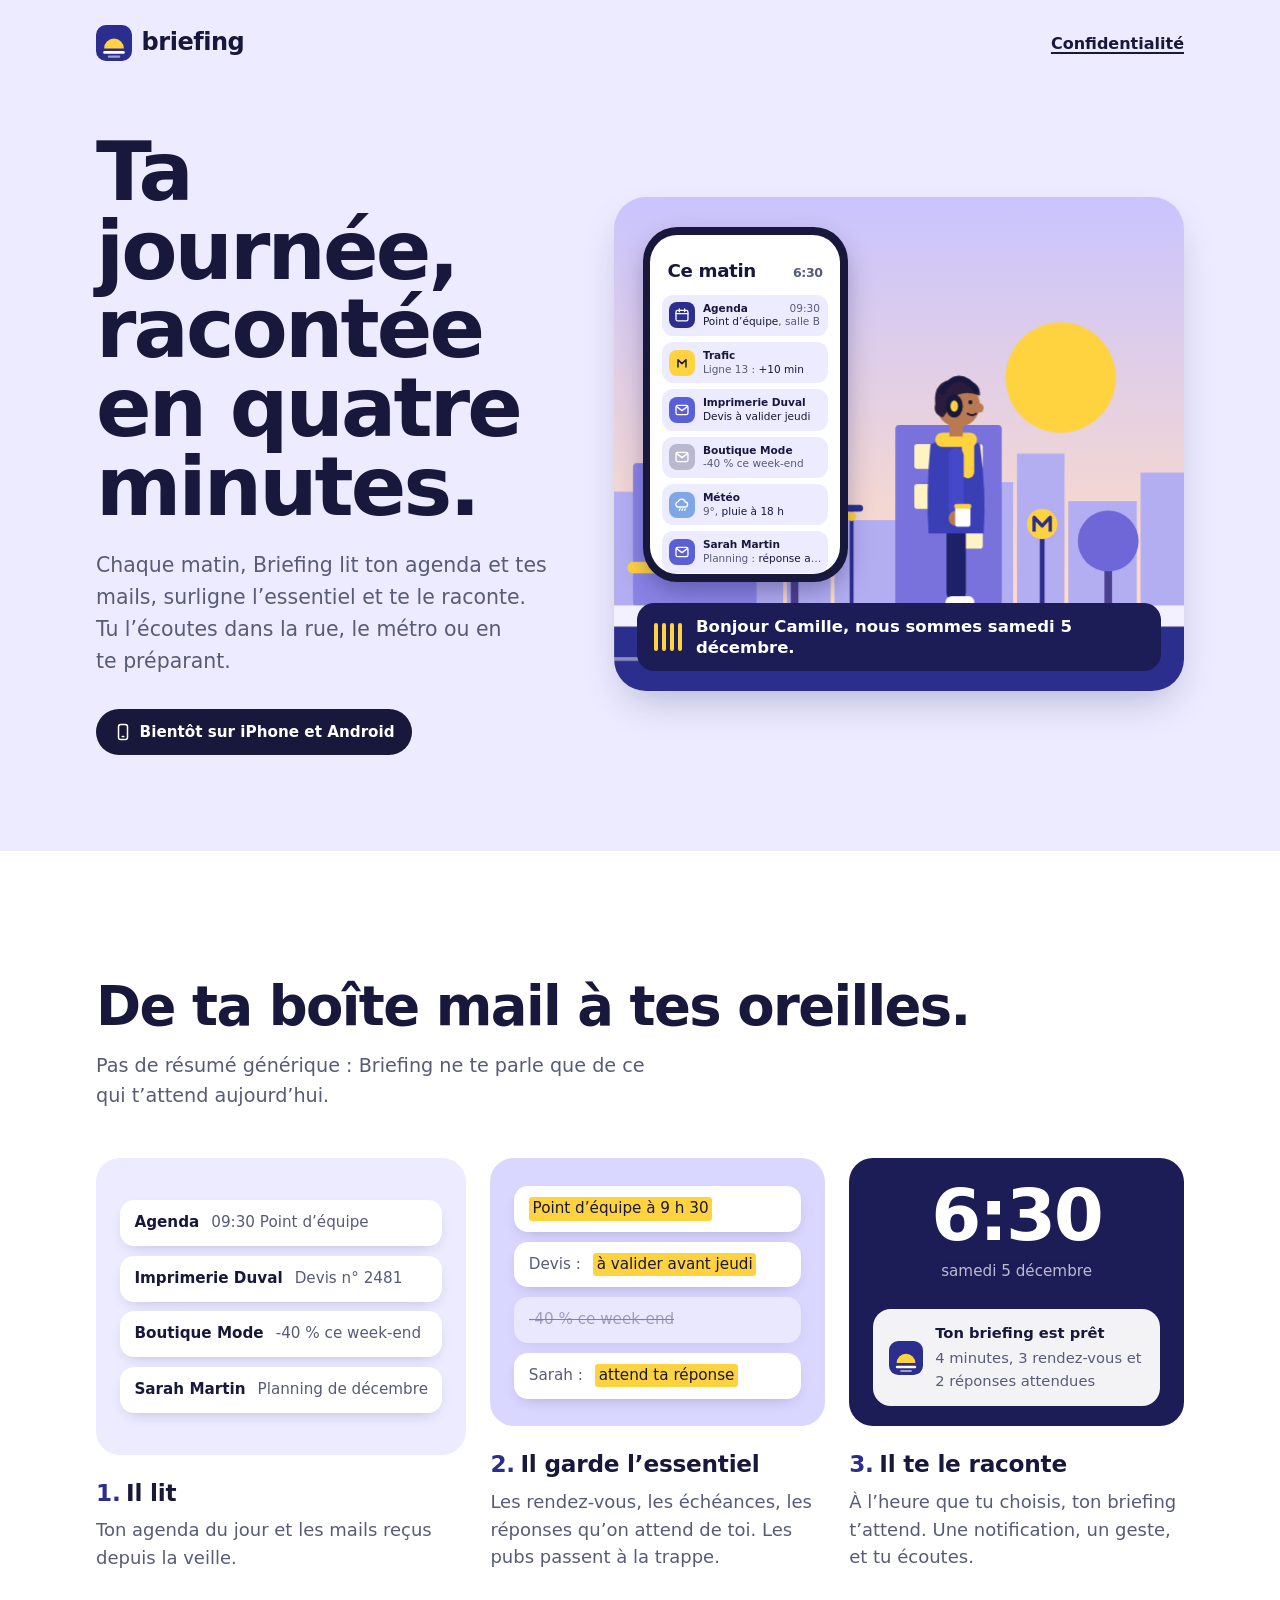
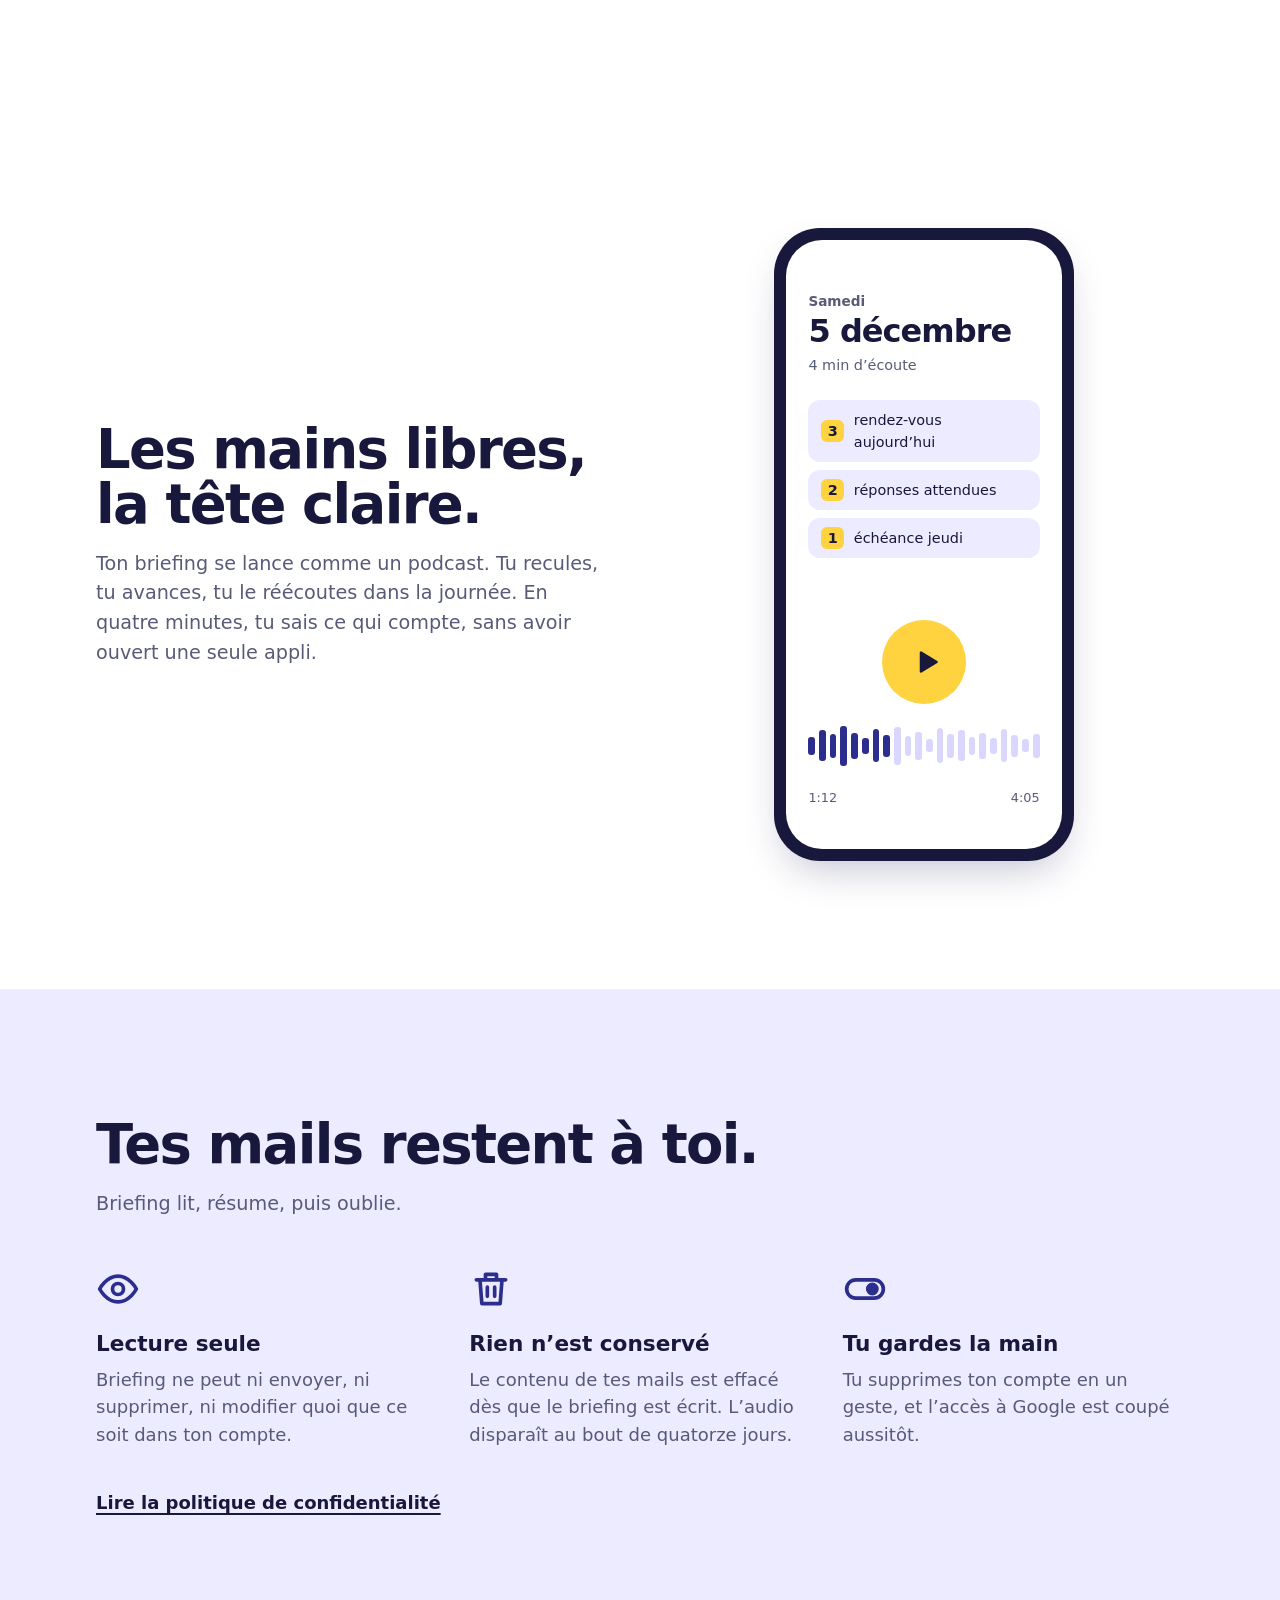
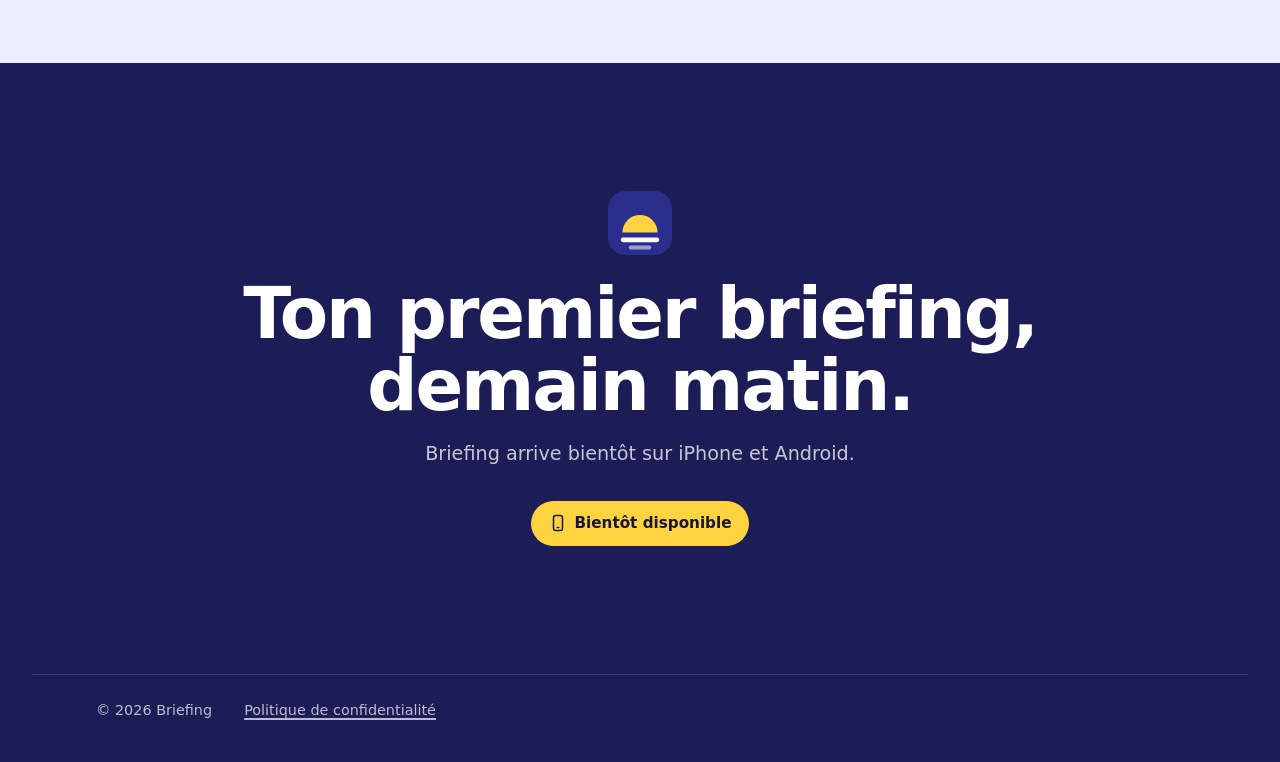
==== index.html @ 4841006c "Scène : récolte depuis le téléphone (agenda, trafic, mails, météo) Co-Authored-By: Claude Opus 5.5 <" ====
<!doctype html>
<html lang="fr">
<head>
  <meta charset="utf-8">
  <meta name="viewport" content="width=device-width, initial-scale=1">
  <title>Briefing : ta journée, racontée en quatre minutes</title>
  <meta name="description" content="Chaque matin, Briefing lit ton agenda et tes mails, surligne l’essentiel et te le raconte en quatre minutes.">
  <meta name="theme-color" content="#ecebff">
  <link rel="icon" href="favicon.svg" type="image/svg+xml">
  <link rel="preload" href="fonts/bricolage-grotesque.woff2" as="font" type="font/woff2" crossorigin>
  <link rel="stylesheet" href="style.css">
</head>
<body>
  <svg width="0" height="0" style="position:absolute" aria-hidden="true">
    <symbol id="marque" viewBox="0 0 40 40">
      <rect width="40" height="40" rx="11" fill="#2b2e8c"/>
      <path d="M9 26a11 11 0 0 1 22 0z" fill="#ffd23f"/>
      <rect x="8" y="29" width="24" height="3" rx="1.5" fill="#fff"/>
      <rect x="13" y="34" width="14" height="2.5" rx="1.25" fill="#fff" opacity=".55"/>
    </symbol>
    <symbol id="i-mail" viewBox="0 0 24 24" fill="none" stroke="currentColor" stroke-width="2" stroke-linecap="round" stroke-linejoin="round"><rect x="3" y="5" width="18" height="14" rx="2.5"/><path d="m4 7 8 6 8-6"/></symbol>
    <symbol id="i-cal" viewBox="0 0 24 24" fill="none" stroke="currentColor" stroke-width="2" stroke-linecap="round" stroke-linejoin="round"><rect x="3" y="5" width="18" height="16" rx="2.5"/><path d="M3 10h18M8 3v4M16 3v4"/></symbol>
    <symbol id="i-tel" viewBox="0 0 24 24" fill="none" stroke="currentColor" stroke-width="2" stroke-linecap="round"><rect x="6" y="2" width="12" height="20" rx="3"/><path d="M11 18h2"/></symbol>
    <symbol id="i-oeil" viewBox="0 0 24 24" fill="none" stroke="currentColor" stroke-width="2" stroke-linecap="round" stroke-linejoin="round"><path d="M2 12s3.6-7 10-7 10 7 10 7-3.6 7-10 7S2 12 2 12z"/><circle cx="12" cy="12" r="3"/></symbol>
    <symbol id="i-gomme" viewBox="0 0 24 24" fill="none" stroke="currentColor" stroke-width="2" stroke-linecap="round" stroke-linejoin="round"><path d="M4 7h16M9 7V4h6v3M6 7l1 13h10l1-13M10 11v5M14 11v5"/></symbol>
    <symbol id="i-main" viewBox="0 0 24 24" fill="none" stroke="currentColor" stroke-width="2" stroke-linecap="round"><rect x="2" y="7" width="20" height="10" rx="5"/><circle cx="16" cy="12" r="2.5" fill="currentColor"/></symbol>
    <symbol id="i-metro" viewBox="0 0 24 24" fill="none" stroke="currentColor" stroke-width="2.2" stroke-linecap="round" stroke-linejoin="round"><path d="M6 18V7l6 6 6-6v11"/></symbol>
    <symbol id="i-pluie" viewBox="0 0 24 24" fill="none" stroke="currentColor" stroke-width="2" stroke-linecap="round" stroke-linejoin="round"><path d="M7 15a4 4 0 0 1-.6-8A5.5 5.5 0 0 1 17 7.5a3.8 3.8 0 0 1 .5 7.5z"/><path d="M9 18l-1 2M13 18l-1 2M17 18l-1 2"/></symbol>
    <symbol id="i-coche" viewBox="0 0 24 24" fill="none" stroke="currentColor" stroke-width="3" stroke-linecap="round" stroke-linejoin="round"><path d="m5 12 5 5 9-10"/></symbol>
    <symbol id="i-play" viewBox="0 0 24 24"><path d="M7 4.5v15a1 1 0 0 0 1.5.86l12.5-7.5a1 1 0 0 0 0-1.72L8.5 3.64A1 1 0 0 0 7 4.5z" fill="currentColor"/></symbol>
  </svg>

  <div class="hero">
    <header class="wrap top">
      <a class="logo" href="./"><svg aria-hidden="true"><use href="#marque"/></svg>briefing</a>
      <nav><a href="confidentialite.html">Confidentialité</a></nav>
    </header>

    <div class="wrap hero-grid">
      <div>
        <h1>Ta journée, racontée en quatre minutes.</h1>
        <p class="intro">Chaque matin, Briefing lit ton agenda et tes mails, surligne l’essentiel et te le raconte. Tu l’écoutes dans la rue, le métro ou en te préparant.</p>
        <div class="bientot">
          <span class="store"><svg aria-hidden="true"><use href="#i-tel"/></svg>Bientôt sur iPhone et Android</span>
        </div>
      </div>

      <div class="scene" id="scene">
        <svg viewBox="0 0 600 520" role="img" aria-label="Une personne marche dans la rue au lever du soleil, un casque sur les oreilles. Ses mails et ses rendez-vous du jour lui sont lus.">
          <defs>
            <linearGradient id="ciel" x1="0" y1="0" x2="0" y2="1">
              <stop offset="0" stop-color="#c9c4ff"/>
              <stop offset="0.8" stop-color="#ffdcc6"/>
            </linearGradient>
            <g id="ville-loin">
              <rect x="0" y="310" width="60" height="120"/><rect x="64" y="260" width="40" height="170"/>
              <rect x="108" y="330" width="70" height="100"/><rect x="182" y="280" width="46" height="150"/>
              <rect x="232" y="340" width="80" height="90"/><rect x="316" y="240" width="36" height="190"/>
              <rect x="356" y="300" width="64" height="130"/><rect x="424" y="270" width="50" height="160"/>
              <rect x="478" y="320" width="72" height="110"/><rect x="554" y="290" width="46" height="140"/>
            </g>
            <g id="ville-pres">
              <rect x="20" y="280" width="130" height="150" rx="4" fill="#8b84e6"/>
              <g fill="#fff3c4"><rect x="38" y="298" width="20" height="24" rx="3"/><rect x="75" y="298" width="20" height="24" rx="3"/><rect x="112" y="298" width="20" height="24" rx="3"/><rect x="38" y="336" width="20" height="24" rx="3"/><rect x="112" y="336" width="20" height="24" rx="3"/></g>
              <rect x="14" y="384" width="142" height="12" rx="6" fill="#ffd23f"/>
              <rect x="186" y="380" width="8" height="50" fill="#4b3f8f"/><circle cx="190" cy="366" r="28" fill="#6f67d8"/>
              <rect x="248" y="330" width="4" height="100" fill="#2b2e8c"/><rect x="238" y="324" width="24" height="7" rx="3.5" fill="#2b2e8c"/><circle cx="250" cy="336" r="5" fill="#ffd23f"/>
              <rect x="296" y="240" width="112" height="190" rx="4" fill="#7a72dc"/>
              <g fill="#fff3c4"><rect x="316" y="260" width="22" height="26" rx="3"/><rect x="366" y="260" width="22" height="26" rx="3"/><rect x="316" y="302" width="22" height="26" rx="3"/><rect x="366" y="344" width="22" height="26" rx="3"/></g>
              <rect x="448" y="352" width="5" height="78" fill="#2b2e8c"/><circle cx="450.5" cy="344" r="16" fill="#ffd23f"/>
              <path d="M442 352v-15l8.5 9 8.5-9v15" fill="none" stroke="#2b2e8c" stroke-width="3.5" stroke-linejoin="round"/>
              <rect x="516" y="378" width="8" height="52" fill="#4b3f8f"/><circle cx="520" cy="362" r="32" fill="#6f67d8"/>
            </g>
          </defs>

          <rect width="600" height="520" fill="url(#ciel)"/>
          <circle class="soleil" cx="470" cy="190" r="58" fill="#ffd23f"/>
          <g class="loin" fill="#b3adf2"><use href="#ville-loin"/><use href="#ville-loin" x="600"/></g>
          <g class="pres"><use href="#ville-pres"/><use href="#ville-pres" x="600"/></g>
          <rect y="430" width="600" height="22" fill="#f3f1ff"/>
          <rect y="452" width="600" height="68" fill="#2b2e8c"/>
          <line class="route" x1="0" y1="486" x2="660" y2="486" stroke="#fff" stroke-opacity=".45" stroke-width="4" stroke-dasharray="30 30"/>

          <g class="marcheur" transform="translate(360 432)">
            <!-- bras arrière -->
            <g class="membre bras"><rect x="-20" y="-168" width="40" height="84" fill="none"/><rect x="-8" y="-168" width="16" height="72" rx="8" fill="#232678"/><circle cx="0" cy="-94" r="8" fill="#b97a52"/></g>
            <!-- jambes -->
            <g class="membre"><rect x="-24" y="-92" width="48" height="94" fill="none"/><rect x="-10" y="-92" width="20" height="86" rx="10" fill="#14154a"/><rect x="-11" y="-12" width="30" height="13" rx="6.5" fill="#fff"/></g>
            <g class="membre b"><rect x="-24" y="-92" width="48" height="94" fill="none"/><rect x="-10" y="-92" width="20" height="86" rx="10" fill="#1e2068"/><rect x="-11" y="-12" width="30" height="13" rx="6.5" fill="#fff"/></g>
            <!-- manteau -->
            <path d="M-27 -172Q-32 -122-29-78H29Q32-122 25-172Q0-184-27-172Z" fill="#3b3fb6"/>
            <rect x="-22" y="-184" width="44" height="15" rx="7.5" fill="#ffd23f"/>
            <rect x="6" y="-178" width="13" height="42" rx="6.5" fill="#ffd23f"/>
            <rect x="-7" y="-194" width="14" height="14" fill="#b97a52"/>
            <!-- tête -->
            <circle cx="2" cy="-213" r="23" fill="#b97a52"/>
            <circle cx="24" cy="-210" r="5" fill="#b97a52"/>
            <path d="M-22-214Q-25-241 2-240Q26-240 25-223Q12-228 2-224Q-6-210-14-200Q-25-204-22-214Z" fill="#2a1c3d"/>
            <circle cx="15" cy="-216" r="2.2" fill="#17183b"/>
            <path d="M12-204q5 3 9 0" fill="none" stroke="#17183b" stroke-width="2" stroke-linecap="round"/>
            <!-- casque -->
            <path d="M-15-227Q2-254 21-229" fill="none" stroke="#17183b" stroke-width="6" stroke-linecap="round"/>
            <ellipse cx="-2" cy="-212" rx="9" ry="12" fill="#17183b"/>
            <ellipse cx="-2" cy="-212" rx="4" ry="6" fill="#ffd23f"/>
            <g fill="none" stroke="#fff" stroke-width="3" stroke-linecap="round">
              <path class="onde" d="M-30-225q-9 13 0 26"/>
              <path class="onde" d="M-40-231q-14 19 0 38"/>
              <path class="onde" d="M-50-237q-19 25 0 50"/>
            </g>
            <!-- bras avant, avec le café -->
            <g class="membre bras b"><rect x="-20" y="-168" width="40" height="86" fill="none"/><rect x="-8" y="-168" width="16" height="72" rx="8" fill="#4549c9"/><circle cx="0" cy="-94" r="8" fill="#b97a52"/><rect x="-1" y="-106" width="16" height="21" rx="3" fill="#fff"/><rect x="-2" y="-109" width="18" height="5" rx="2.5" fill="#ffd23f"/></g>
          </g>
        </svg>

        <div class="tel-scene" aria-hidden="true">
          <div class="tel-ecran">
            <div class="tel-haut"><span>Ce matin</span><span>6:30</span></div>
            <ul class="flux" id="flux">
              <li class="actif" data-phrase="Ta journée commence à 9 h 30 avec le point d’équipe, en salle B."><i class="src s-agenda"><svg><use href="#i-cal"/></svg></i><div><b>Agenda <em>09:30</em></b><span><mark>Point d’équipe</mark>, salle B</span></div></li>
              <li class="actif" data-phrase="Ligne 13 : dix minutes de retard ce matin. Pars un peu plus tôt."><i class="src s-metro"><svg><use href="#i-metro"/></svg></i><div><b>Trafic</b><span>Ligne 13 : <mark>+10 min</mark></span></div></li>
              <li data-phrase="Le devis de l’imprimerie est à valider avant jeudi."><i class="src s-mail"><svg><use href="#i-mail"/></svg></i><div><b>Imprimerie Duval</b><span><mark>Devis à valider jeudi</mark></span></div></li>
              <li data-pub><i class="src s-pub"><svg><use href="#i-mail"/></svg></i><div><b>Boutique Mode</b><span>-40 % ce week-end</span></div></li>
              <li data-phrase="Pluie prévue vers 18 heures : pense au parapluie."><i class="src s-meteo"><svg><use href="#i-pluie"/></svg></i><div><b>Météo</b><span>9°, <mark>pluie à 18 h</mark></span></div></li>
              <li data-phrase="Sarah attend ta réponse sur le planning de décembre."><i class="src s-mail"><svg><use href="#i-mail"/></svg></i><div><b>Sarah Martin</b><span>Planning : <mark>réponse attendue</mark></span></div></li>
            </ul>
          </div>
        </div>

        <div class="sous-titre" aria-hidden="true">
          <span class="barres"><i></i><i></i><i></i><i></i></span>
          <span class="phrase" id="phrase">Ta journée commence à 9 h 30 avec le point d’équipe, en salle B.</span>
        </div>
      </div>
    </div>
  </div>

  <main>
    <section class="wrap">
      <h2>De ta boîte mail à tes oreilles.</h2>
      <p class="chapo">Pas de résumé générique : Briefing ne te parle que de ce qui t’attend aujourd’hui.</p>
      <ol class="etapes">
        <li class="etape">
          <div class="vignette v-lit" aria-hidden="true">
            <div class="ligne"><b>Agenda</b><span>09:30 Point d’équipe</span></div>
            <div class="ligne"><b>Imprimerie Duval</b><span>Devis n° 2481</span></div>
            <div class="ligne"><b>Boutique Mode</b><span>-40 % ce week-end</span></div>
            <div class="ligne"><b>Sarah Martin</b><span>Planning de décembre</span></div>
          </div>
          <h3><b>1.</b>Il lit</h3>
          <p>Ton agenda du jour et les mails reçus depuis la veille.</p>
        </li>
        <li class="etape">
          <div class="vignette v-garde" aria-hidden="true">
            <div class="ligne"><mark>Point d’équipe à 9 h 30</mark></div>
            <div class="ligne"><span>Devis :</span><mark>à valider avant jeudi</mark></div>
            <div class="ligne terne"><span>-40 % ce week-end</span></div>
            <div class="ligne"><span>Sarah :</span><mark>attend ta réponse</mark></div>
          </div>
          <h3><b>2.</b>Il garde l’essentiel</h3>
          <p>Les rendez-vous, les échéances, les réponses qu’on attend de toi. Les pubs passent à la trappe.</p>
        </li>
        <li class="etape">
          <div class="vignette v-raconte" aria-hidden="true">
            <div class="heure">6:30</div>
            <div class="date" data-date>mardi 24 novembre</div>
            <div class="notif"><svg><use href="#marque"/></svg><b>Ton briefing est prêt</b><span>4 minutes, 3 rendez-vous et 2 réponses attendues</span></div>
          </div>
          <h3><b>3.</b>Il te le raconte</h3>
          <p>À l’heure que tu choisis, ton briefing t’attend. Une notification, un geste, et tu écoutes.</p>
        </li>
      </ol>
    </section>

    <section class="wrap duo">
      <div>
        <h2>Les mains libres, la tête claire.</h2>
        <p class="chapo">Ton briefing se lance comme un podcast. Tu recules, tu avances, tu le réécoutes dans la journée. En quatre minutes, tu sais ce qui compte, sans avoir ouvert une seule appli.</p>
      </div>
      <div class="telephone" aria-hidden="true">
        <div class="ecran">
          <div class="jour" data-jour>Mardi</div>
          <div class="titre" data-jour-mois>24 novembre</div>
          <div class="duree">4 min d’écoute</div>
          <ul class="sommaire">
            <li><b>3</b>rendez-vous aujourd’hui</li>
            <li><b>2</b>réponses attendues</li>
            <li><b>1</b>échéance jeudi</li>
          </ul>
          <div class="lecture">
            <div class="play"><svg><use href="#i-play"/></svg></div>
            <div class="onde-ecran">
              <i class="lu" style="height:40%"></i><i class="lu" style="height:70%"></i><i class="lu" style="height:55%"></i><i class="lu" style="height:90%"></i><i class="lu" style="height:60%"></i><i class="lu" style="height:35%"></i><i class="lu" style="height:75%"></i><i class="lu" style="height:50%"></i><i style="height:85%"></i><i style="height:45%"></i><i style="height:65%"></i><i style="height:30%"></i><i style="height:80%"></i><i style="height:55%"></i><i style="height:70%"></i><i style="height:40%"></i><i style="height:60%"></i><i style="height:35%"></i><i style="height:75%"></i><i style="height:50%"></i><i style="height:30%"></i><i style="height:55%"></i>
            </div>
            <div class="temps"><span>1:12</span><span>4:05</span></div>
          </div>
        </div>
      </div>
    </section>

    <section class="confiance">
      <div class="wrap">
        <h2>Tes mails restent à toi.</h2>
        <p class="chapo">Briefing lit, résume, puis oublie.</p>
        <div class="promesses">
          <div>
            <svg aria-hidden="true"><use href="#i-oeil"/></svg>
            <h3>Lecture seule</h3>
            <p>Briefing ne peut ni envoyer, ni supprimer, ni modifier quoi que ce soit dans ton compte.</p>
          </div>
          <div>
            <svg aria-hidden="true"><use href="#i-gomme"/></svg>
            <h3>Rien n’est conservé</h3>
            <p>Le contenu de tes mails est effacé dès que le briefing est écrit. L’audio disparaît au bout de quatorze jours.</p>
          </div>
          <div>
            <svg aria-hidden="true"><use href="#i-main"/></svg>
            <h3>Tu gardes la main</h3>
            <p>Tu supprimes ton compte en un geste, et l’accès à Google est coupé aussitôt.</p>
          </div>
        </div>
        <p class="suite"><a href="confidentialite.html">Lire la politique de confidentialité</a></p>
      </div>
    </section>

    <section class="final">
      <div class="wrap">
        <svg class="marque" aria-hidden="true"><use href="#marque"/></svg>
        <h2>Ton premier briefing, demain matin.</h2>
        <p>Briefing arrive bientôt sur iPhone et Android.</p>
        <span class="store"><svg aria-hidden="true"><use href="#i-tel"/></svg>Bientôt disponible</span>
      </div>
    </section>
  </main>

  <footer>
    <div class="wrap">
      <span>© 2026 Briefing</span>
      <a href="confidentialite.html">Politique de confidentialité</a>
    </div>
  </footer>

  <script src="script.js"></script>
</body>
</html>
---- style.css ----
@font-face {
  font-family: "Bricolage Grotesque";
  src: url("fonts/bricolage-grotesque.woff2") format("woff2");
  font-weight: 400 800;
  font-stretch: 75% 100%;
  font-display: swap;
}

:root {
  --encre: #17183b;      /* texte */
  --indigo: #2b2e8c;     /* couleur de marque */
  --nuit: #1c1d57;       /* bandeau final */
  --lilas: #ecebff;      /* fond du ciel */
  --lilas-2: #d9d6ff;
  --surligneur: #ffd23f; /* l'essentiel, surligné */
  --gris: #585b78;
  --blanc: #fff;
  --ombre: 0 18px 40px -12px rgba(28, 29, 87, 0.28);
  --font: "Bricolage Grotesque", system-ui, sans-serif;
  --bord: clamp(1.25rem, 5vw, 4.5rem);
  color-scheme: light;
}

* { box-sizing: border-box; }

body {
  margin: 0;
  color: var(--encre);
  background: var(--blanc);
  font: 400 1.125rem/1.55 var(--font);
  font-optical-sizing: auto;
  -webkit-font-smoothing: antialiased;
}

::selection { background: var(--surligneur); color: var(--encre); }
a { color: inherit; text-decoration-thickness: 1.5px; text-underline-offset: 0.2em; }
a:focus-visible { outline: 3px solid var(--indigo); outline-offset: 3px; border-radius: 4px; }
img, svg { display: block; max-width: 100%; }

.wrap { max-width: 76rem; margin: 0 auto; padding-inline: var(--bord); }

/* ---------- En-tête ---------- */

.top { display: flex; justify-content: space-between; align-items: center; padding-block: 1.5rem; }
.logo { display: flex; align-items: center; gap: 0.6rem; text-decoration: none; font-weight: 800; font-size: 1.5rem; letter-spacing: -0.02em; }
.logo svg { width: 36px; height: 36px; }
.top nav a { font-weight: 600; font-size: 1rem; }

/* ---------- Accueil ---------- */

.hero { background: var(--lilas); padding-bottom: clamp(3rem, 8vw, 6rem); }
.hero-grid {
  display: grid;
  gap: clamp(2rem, 4vw, 4rem);
  align-items: center;
  padding-top: clamp(1rem, 4vw, 3rem);
}
@media (min-width: 60rem) { .hero-grid { grid-template-columns: 0.9fr 1.1fr; } }

h1 {
  margin: 0;
  font-size: clamp(2.9rem, 6.4vw, 5.4rem);
  line-height: 0.96;
  font-weight: 800;
  font-stretch: 88%;
  letter-spacing: -0.035em;
  text-wrap: balance;
}
.intro { margin: 1.5rem 0 2rem; max-width: 30rem; font-size: clamp(1.15rem, 1.6vw, 1.3rem); color: var(--gris); text-wrap: pretty; }

.bientot { display: inline-flex; flex-wrap: wrap; align-items: center; gap: 0.75rem; }
.store {
  display: inline-flex; align-items: center; gap: 0.5rem;
  padding: 0.7rem 1.1rem; border-radius: 999px;
  background: var(--encre); color: var(--blanc);
  font-weight: 600; font-size: 0.95rem;
}
.store svg { width: 18px; height: 18px; }
.bientot small { color: var(--gris); font-size: 0.95rem; }

/* La scène animée */
.scene {
  position: relative;
  aspect-ratio: 600 / 520;
  border-radius: clamp(20px, 3vw, 32px);
  overflow: hidden;
  box-shadow: var(--ombre);
  container-type: inline-size;
}
.scene > svg { width: 100%; height: 100%; }

.loin { animation: defile 48s linear infinite; }
.pres { animation: defile 16s linear infinite; }
@keyframes defile { to { transform: translateX(-600px); } }
.route { animation: tirets 0.9s linear infinite; }
@keyframes tirets { to { stroke-dashoffset: -60; } }
.soleil { animation: lever 7s cubic-bezier(0.2, 0.8, 0.2, 1) both; }
@keyframes lever { from { transform: translateY(90px); } }

.marcheur { animation: rebond 0.45s ease-in-out infinite alternate; }
@keyframes rebond { from { transform: translate(360px, 432px); } to { transform: translate(360px, 429px); } }
.membre { transform-box: fill-box; transform-origin: 50% 0; animation: balance 0.9s ease-in-out infinite alternate; }
.membre.b { animation-delay: -0.9s; }
.bras { animation-name: balance-bras; }
@keyframes balance { from { transform: rotate(26deg); } to { transform: rotate(-26deg); } }
@keyframes balance-bras { from { transform: rotate(-22deg); } to { transform: rotate(22deg); } }
.onde { transform-box: fill-box; transform-origin: 0 50%; animation: onde 1.6s ease-out infinite; opacity: 0; }
.onde:nth-of-type(2) { animation-delay: 0.4s; }
.onde:nth-of-type(3) { animation-delay: 0.8s; }
@keyframes onde { 0% { opacity: 0; transform: scale(0.6); } 30% { opacity: 1; } 100% { opacity: 0; transform: scale(1.25); } }

/* Le téléphone d'où l'essentiel est récolté */
.tel-scene {
  position: absolute; left: 5%; top: 6%;
  width: 36%; height: 72%;
  background: var(--encre);
  border-radius: 6cqi;
  padding: 1.4cqi;
  box-shadow: 0 2cqi 5cqi -1cqi rgba(28, 29, 87, 0.45);
}
.tel-ecran { height: 100%; border-radius: 4.8cqi; background: var(--blanc); padding: 4cqi 2cqi 2cqi; overflow: hidden; }
.tel-haut { display: flex; justify-content: space-between; align-items: baseline; padding: 0 1cqi 1.6cqi; font-weight: 800; font-size: 3.2cqi; letter-spacing: -0.02em; }
.tel-haut span:last-child { font-weight: 600; font-size: 2.2cqi; color: var(--gris); }
.flux { list-style: none; margin: 0; padding: 0; display: grid; gap: 1.1cqi; }
.flux li {
  display: flex; align-items: center; gap: 1.4cqi;
  padding: 1.2cqi 1.2cqi;
  border-radius: 2cqi;
  background: var(--lilas);
  font-size: 1.85cqi;
  line-height: 1.3;
  transition: opacity 400ms, transform 400ms cubic-bezier(0.2, 0.8, 0.2, 1), background-color 300ms;
}
.flux li > div { min-width: 0; display: grid; }
.flux b { font-weight: 700; display: flex; justify-content: space-between; gap: 1cqi; }
.flux em { font-style: normal; font-weight: 500; color: var(--gris); }
.flux span { color: var(--gris); white-space: nowrap; overflow: hidden; text-overflow: ellipsis; }
.flux mark {
  color: var(--encre);
  background: linear-gradient(var(--surligneur), var(--surligneur)) no-repeat 0 85% / 0% 85%;
  transition: background-size 650ms cubic-bezier(0.2, 0.8, 0.2, 1);
}
.flux .src { flex: none; width: 4.6cqi; height: 4.6cqi; border-radius: 1.4cqi; display: grid; place-items: center; color: var(--blanc); }
.flux .src svg { width: 2.8cqi; height: 2.8cqi; }
.s-agenda { background: var(--indigo); }
.s-mail { background: #5b5fd6; }
.s-metro { background: var(--surligneur); color: var(--encre) !important; }
.s-meteo { background: #7fa7e8; }
.s-pub { background: #b9b8cc; }
.flux li.actif { background: var(--blanc); box-shadow: 0 0.8cqi 2.4cqi -0.8cqi rgba(28, 29, 87, 0.35); transform: scale(1.04); }
.flux li.actif mark { background-size: 100% 85%; }
.flux li.lu { opacity: 0.45; transform: none; }
.flux li.ecarte { opacity: 0.35; text-decoration: line-through; }

/* Copie d'une ligne qui s'envole vers le casque */
.envol {
  position: absolute; z-index: 2; pointer-events: none;
  display: flex; align-items: center; gap: 1cqi;
  padding: 1cqi 1.6cqi; border-radius: 99px;
  background: var(--surligneur); color: var(--encre);
  font-size: 2cqi; font-weight: 700; white-space: nowrap;
  box-shadow: 0 1cqi 3cqi -0.6cqi rgba(28, 29, 87, 0.4);
}

.sous-titre {
  position: absolute; left: 4%; right: 4%; bottom: 4%;
  display: flex; align-items: center; gap: 2.4cqi;
  padding: 2.2cqi 3cqi;
  border-radius: 3cqi;
  background: var(--nuit);
  color: var(--blanc);
  font-size: 2.9cqi;
  font-weight: 600;
  line-height: 1.3;
  min-height: 12cqi;
}
.barres { display: flex; align-items: center; gap: 0.6cqi; height: 5cqi; flex: none; }
.barres i { width: 0.8cqi; height: 100%; border-radius: 1cqi; background: var(--surligneur); animation: barre 0.8s ease-in-out infinite alternate; }
.barres i:nth-child(2) { animation-delay: -0.3s; }
.barres i:nth-child(3) { animation-delay: -0.55s; }
.barres i:nth-child(4) { animation-delay: -0.15s; }
@keyframes barre { from { transform: scaleY(0.3); } }
.phrase .m { color: rgba(255, 255, 255, 0.35); transition: color 140ms linear; }
.phrase .m.dit { color: var(--blanc); }

/* ---------- Sections ---------- */

section { padding-block: clamp(4.5rem, 10vw, 8rem); }
h2 {
  margin: 0 0 1rem;
  font-size: clamp(2.1rem, 4.4vw, 3.4rem);
  line-height: 1.02;
  font-weight: 800;
  font-stretch: 90%;
  letter-spacing: -0.03em;
  text-wrap: balance;
}
.chapo { margin: 0; max-width: 36rem; color: var(--gris); font-size: 1.2rem; }

/* Comment ça marche : une vraie séquence, donc numérotée */
.etapes { list-style: none; margin: 3rem 0 0; padding: 0; display: grid; gap: 1.5rem; }
@media (min-width: 56rem) { .etapes { grid-template-columns: repeat(3, 1fr); } }
.etape h3 { margin: 1.25rem 0 0.35rem; font-size: 1.45rem; font-weight: 700; letter-spacing: -0.01em; }
.etape h3 b { color: var(--indigo); margin-right: 0.35rem; }
.etape p { margin: 0; color: var(--gris); }
.vignette { aspect-ratio: 5 / 4; border-radius: 24px; padding: 1.5rem; display: grid; align-content: center; gap: 0.6rem; overflow: hidden; }
.v-lit { background: var(--lilas); }
.v-garde { background: var(--lilas-2); }
.v-raconte { background: var(--nuit); color: var(--blanc); justify-items: center; text-align: center; }

.ligne { display: flex; align-items: center; gap: 0.75rem; background: var(--blanc); border-radius: 14px; padding: 0.7rem 0.9rem; font-size: 0.95rem; box-shadow: 0 6px 16px -8px rgba(28, 29, 87, 0.3); }
.ligne b { font-weight: 700; white-space: nowrap; }
.ligne span { color: var(--gris); overflow: hidden; text-overflow: ellipsis; white-space: nowrap; }
.ligne.terne { opacity: 0.45; text-decoration: line-through; }
.ligne mark { background: var(--surligneur); color: var(--encre); padding: 0 0.25em; border-radius: 3px; }

.heure { font-size: clamp(3.2rem, 6vw, 4.5rem); font-weight: 700; line-height: 1; letter-spacing: -0.03em; font-variant-numeric: tabular-nums; }
.date { opacity: 0.7; font-size: 0.95rem; }
.notif { margin-top: 1rem; width: 100%; max-width: 20rem; text-align: left; background: rgba(255, 255, 255, 0.95); color: var(--encre); border-radius: 18px; padding: 0.8rem 1rem; display: grid; grid-template-columns: auto 1fr; gap: 0.15rem 0.75rem; align-items: center; font-size: 0.92rem; }
.notif svg { grid-row: span 2; width: 34px; height: 34px; }
.notif b { font-weight: 700; }
.notif span { color: var(--gris); }

/* Partie téléphone */
.duo { display: grid; gap: 3rem; align-items: center; }
@media (min-width: 56rem) { .duo { grid-template-columns: 1fr 1fr; } }
.telephone {
  justify-self: center;
  width: min(300px, 80%);
  aspect-ratio: 9 / 19;
  background: var(--encre);
  border-radius: 46px;
  padding: 12px;
  box-shadow: var(--ombre);
}
.ecran { height: 100%; border-radius: 36px; background: var(--blanc); padding: 3.2rem 1.4rem 1.6rem; display: flex; flex-direction: column; }
.ecran .jour { font-size: 0.85rem; color: var(--gris); font-weight: 600; }
.ecran .titre { font-size: 2rem; font-weight: 800; letter-spacing: -0.03em; line-height: 1; margin-top: 0.2rem; }
.ecran .duree { color: var(--gris); font-size: 0.9rem; margin-top: 0.4rem; }
.ecran .sommaire { list-style: none; margin: 1.5rem 0 0; padding: 0; display: grid; gap: 0.5rem; }
.ecran .sommaire li { display: flex; align-items: center; gap: 0.6rem; background: var(--lilas); border-radius: 12px; padding: 0.55rem 0.8rem; font-size: 0.9rem; }
.ecran .sommaire b { min-width: 1.6em; text-align: center; background: var(--surligneur); border-radius: 6px; }
.ecran .lecture { margin: auto 0 1rem; display: grid; justify-items: center; gap: 1.25rem; }
.ecran .play { width: 84px; height: 84px; border-radius: 50%; background: var(--surligneur); display: grid; place-items: center; }
.ecran .play svg { width: 30px; height: 30px; margin-left: 4px; }
.ecran .onde-ecran { display: flex; align-items: center; gap: 4px; height: 44px; width: 100%; }
.ecran .onde-ecran i { flex: 1; border-radius: 3px; background: var(--lilas-2); }
.ecran .onde-ecran i.lu { background: var(--indigo); }
.ecran .temps { display: flex; justify-content: space-between; width: 100%; font-size: 0.8rem; color: var(--gris); font-variant-numeric: tabular-nums; }

/* Confidentialité */
.confiance { background: var(--lilas); }
.promesses { margin-top: 3rem; display: grid; gap: 2rem; }
@media (min-width: 56rem) { .promesses { grid-template-columns: repeat(3, 1fr); } }
.promesses svg { width: 44px; height: 44px; color: var(--indigo); }
.promesses h3 { margin: 1rem 0 0.35rem; font-size: 1.35rem; font-weight: 700; }
.promesses p { margin: 0; color: var(--gris); }
.confiance .suite { margin-top: 2.5rem; font-weight: 600; }

/* Bandeau final */
.final { background: var(--nuit); color: var(--blanc); text-align: center; }
.final svg.marque { width: 64px; height: 64px; margin: 0 auto 1.5rem; }
.final h2 { font-size: clamp(2.4rem, 5.5vw, 4.4rem); }
.final p { margin: 0 0 2rem; color: rgba(255, 255, 255, 0.75); font-size: 1.2rem; }
.final .store { background: var(--surligneur); color: var(--encre); }

footer { background: var(--nuit); color: rgba(255, 255, 255, 0.7); font-size: 0.9rem; }
footer .wrap { display: flex; flex-wrap: wrap; gap: 0.5rem 2rem; padding-block: 1.5rem 2.5rem; border-top: 1px solid rgba(255, 255, 255, 0.15); }

/* ---------- Politique de confidentialité ---------- */

.entete-doc { background: var(--lilas); padding-bottom: 3rem; }
.entete-doc h1 { font-size: clamp(2.4rem, 5vw, 3.6rem); margin-top: 2rem; }
.entete-doc .maj { margin: 0.75rem 0 0; color: var(--gris); }
.doc { padding-block: 3.5rem 5rem; }
.doc > * { max-width: 44rem; }
.doc h2 { font-size: 1.6rem; font-stretch: 100%; letter-spacing: -0.015em; margin: 2.75rem 0 0.75rem; }
.doc li + li { margin-top: 0.5rem; }
.doc .todo { background: var(--surligneur); padding: 0 0.25em; }

@media (prefers-reduced-motion: reduce) {
  .loin, .pres, .route, .soleil, .marcheur, .membre, .onde, .barres i { animation: none; }
  .onde { opacity: 1; }
}
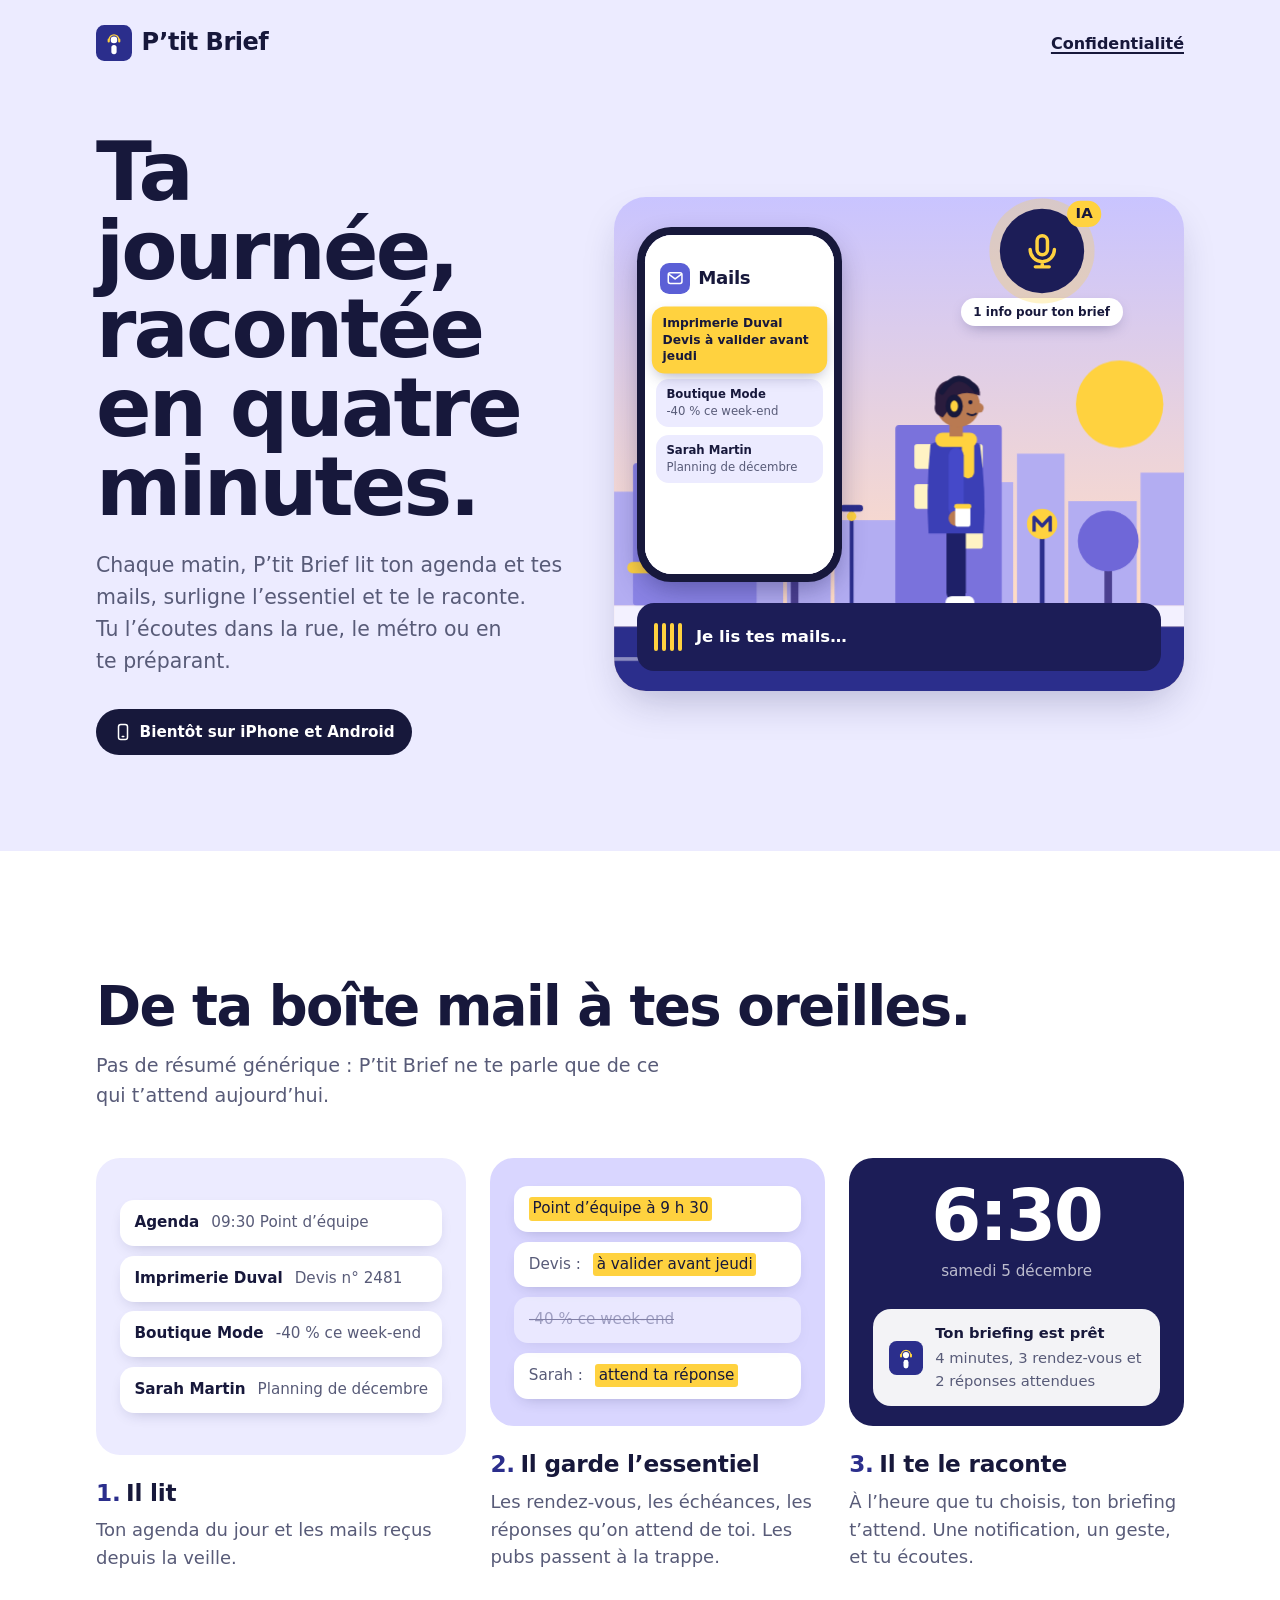
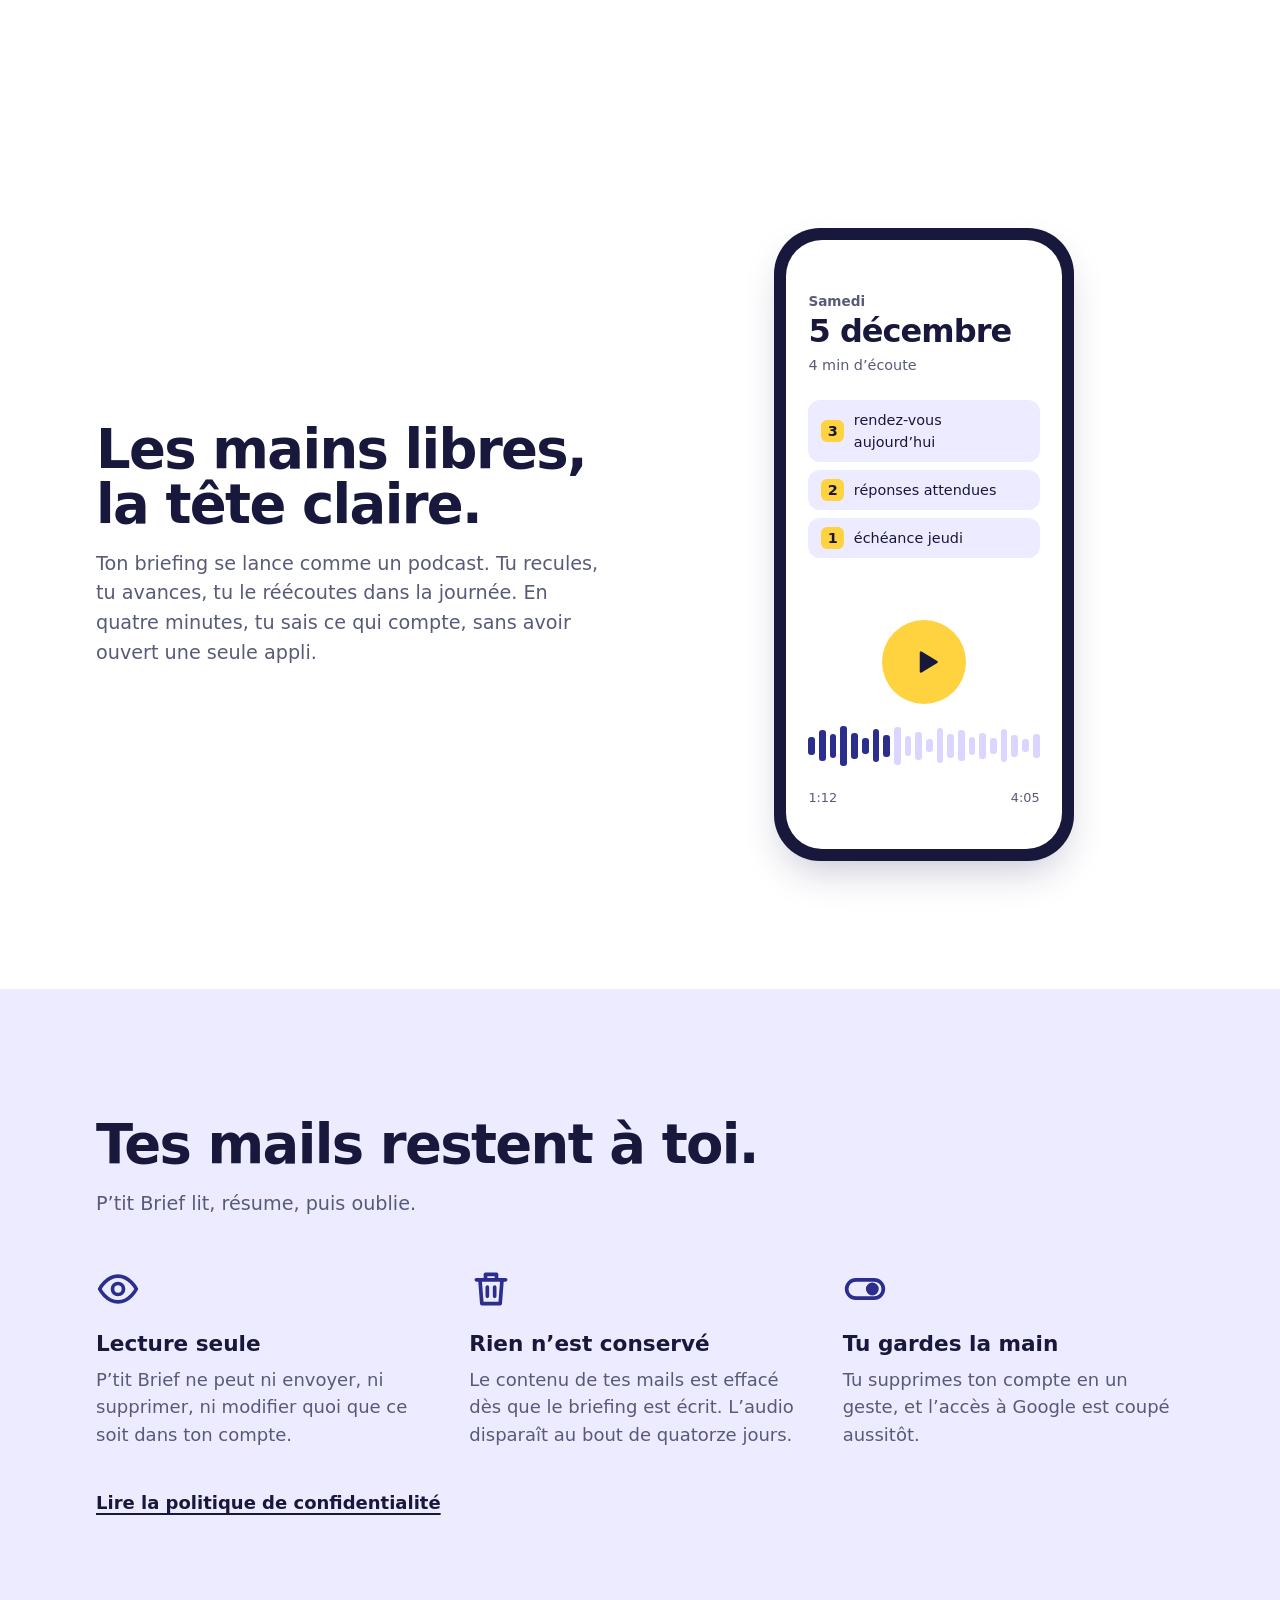
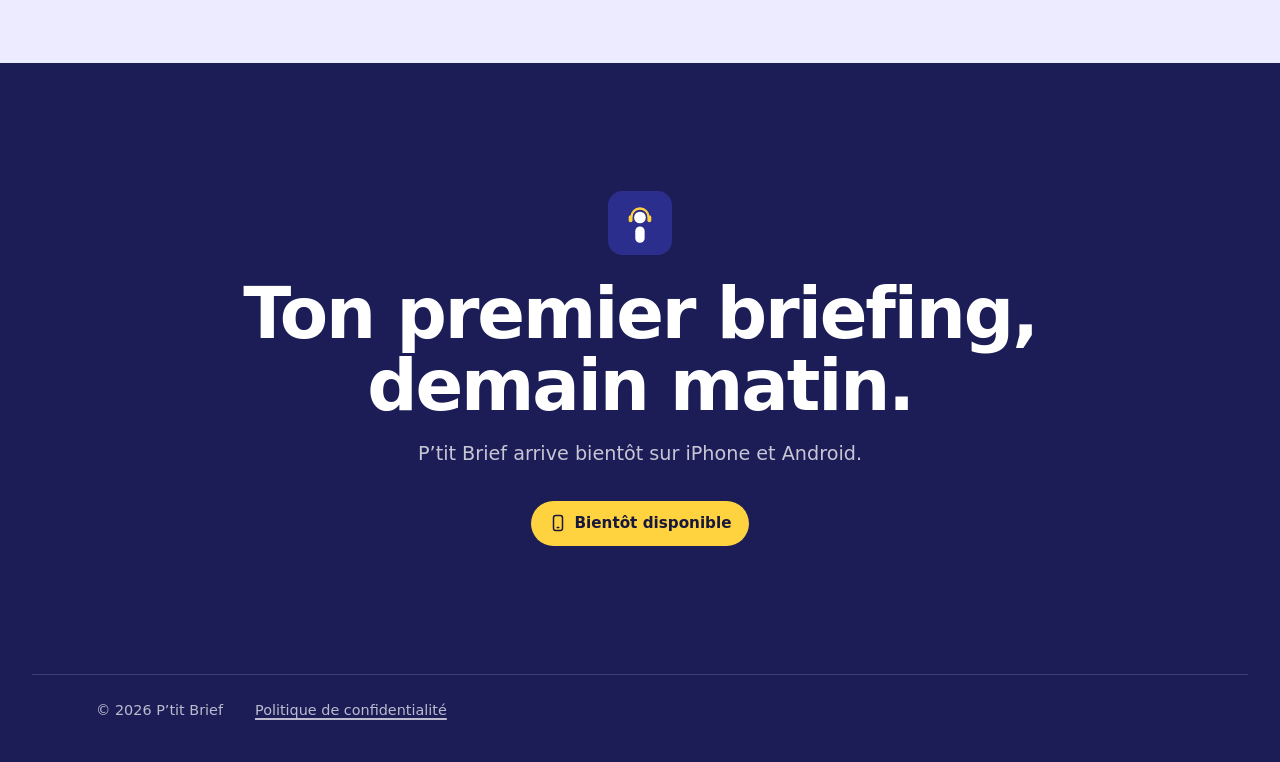
==== commit 7dc76230: "P’tit Brief : nouveau logo, et scène où les applis s’ouvrent une à une pour le micro IA Co-Authored-" ====
--- a/index.html
+++ b/index.html
@@ -3,8 +3,8 @@
 <head>
   <meta charset="utf-8">
   <meta name="viewport" content="width=device-width, initial-scale=1">
-  <title>Briefing : ta journée, racontée en quatre minutes</title>
-  <meta name="description" content="Chaque matin, Briefing lit ton agenda et tes mails, surligne l’essentiel et te le raconte en quatre minutes.">
+  <title>P’tit Brief : ta journée, racontée en quatre minutes</title>
+  <meta name="description" content="Chaque matin, P’tit Brief lit ton agenda et tes mails, surligne l’essentiel et te le raconte en quatre minutes.">
   <meta name="theme-color" content="#ecebff">
   <link rel="icon" href="favicon.svg" type="image/svg+xml">
   <link rel="preload" href="fonts/bricolage-grotesque.woff2" as="font" type="font/woff2" crossorigin>
@@ -12,12 +12,7 @@
 </head>
 <body>
   <svg width="0" height="0" style="position:absolute" aria-hidden="true">
-    <symbol id="marque" viewBox="0 0 40 40">
-      <rect width="40" height="40" rx="11" fill="#2b2e8c"/>
-      <path d="M9 26a11 11 0 0 1 22 0z" fill="#ffd23f"/>
-      <rect x="8" y="29" width="24" height="3" rx="1.5" fill="#fff"/>
-      <rect x="13" y="34" width="14" height="2.5" rx="1.25" fill="#fff" opacity=".55"/>
-    </symbol>
+    <symbol id="marque" viewBox="0 0 256 256"><rect width="256" height="256" rx="58" fill="#2b2e8c"/><g transform="translate(28 28) scale(.78)"><circle cx="128" cy="100" r="30" fill="#fff"/><rect x="104" y="146" width="48" height="84" rx="24" fill="#fff"/><path fill="#ffd23f" d="M78 98A50 50 0 0 1 178 98H166A38 38 0 0 0 90 98Z"/><rect x="70" y="88" width="20" height="36" rx="10" fill="#ffd23f"/><rect x="166" y="88" width="20" height="36" rx="10" fill="#ffd23f"/></g></symbol>
     <symbol id="i-mail" viewBox="0 0 24 24" fill="none" stroke="currentColor" stroke-width="2" stroke-linecap="round" stroke-linejoin="round"><rect x="3" y="5" width="18" height="14" rx="2.5"/><path d="m4 7 8 6 8-6"/></symbol>
     <symbol id="i-cal" viewBox="0 0 24 24" fill="none" stroke="currentColor" stroke-width="2" stroke-linecap="round" stroke-linejoin="round"><rect x="3" y="5" width="18" height="16" rx="2.5"/><path d="M3 10h18M8 3v4M16 3v4"/></symbol>
     <symbol id="i-tel" viewBox="0 0 24 24" fill="none" stroke="currentColor" stroke-width="2" stroke-linecap="round"><rect x="6" y="2" width="12" height="20" rx="3"/><path d="M11 18h2"/></symbol>
@@ -27,19 +22,22 @@
     <symbol id="i-metro" viewBox="0 0 24 24" fill="none" stroke="currentColor" stroke-width="2.2" stroke-linecap="round" stroke-linejoin="round"><path d="M6 18V7l6 6 6-6v11"/></symbol>
     <symbol id="i-pluie" viewBox="0 0 24 24" fill="none" stroke="currentColor" stroke-width="2" stroke-linecap="round" stroke-linejoin="round"><path d="M7 15a4 4 0 0 1-.6-8A5.5 5.5 0 0 1 17 7.5a3.8 3.8 0 0 1 .5 7.5z"/><path d="M9 18l-1 2M13 18l-1 2M17 18l-1 2"/></symbol>
     <symbol id="i-coche" viewBox="0 0 24 24" fill="none" stroke="currentColor" stroke-width="3" stroke-linecap="round" stroke-linejoin="round"><path d="m5 12 5 5 9-10"/></symbol>
+    <symbol id="i-facture" viewBox="0 0 24 24" fill="none" stroke="currentColor" stroke-width="2" stroke-linecap="round" stroke-linejoin="round"><path d="M6 3h12v18l-3-2-3 2-3-2-3 2z"/><path d="M9 8h6M9 12h6"/></symbol>
+    <symbol id="i-micro" viewBox="0 0 24 24" fill="none" stroke="currentColor" stroke-width="2" stroke-linecap="round" stroke-linejoin="round"><rect x="9" y="3" width="6" height="11" rx="3"/><path d="M5 11a7 7 0 0 0 14 0M12 18v3M8 21h8"/></symbol>
+    <symbol id="i-photo" viewBox="0 0 24 24" fill="none" stroke="currentColor" stroke-width="2" stroke-linejoin="round"><rect x="3" y="5" width="18" height="15" rx="3"/><circle cx="12" cy="12.5" r="3.5"/></symbol>
     <symbol id="i-play" viewBox="0 0 24 24"><path d="M7 4.5v15a1 1 0 0 0 1.5.86l12.5-7.5a1 1 0 0 0 0-1.72L8.5 3.64A1 1 0 0 0 7 4.5z" fill="currentColor"/></symbol>
   </svg>
 
   <div class="hero">
     <header class="wrap top">
-      <a class="logo" href="./"><svg aria-hidden="true"><use href="#marque"/></svg>briefing</a>
+      <a class="logo" href="./"><svg aria-hidden="true"><use href="#marque"/></svg>P’tit Brief</a>
       <nav><a href="confidentialite.html">Confidentialité</a></nav>
     </header>
 
     <div class="wrap hero-grid">
       <div>
         <h1>Ta journée, racontée en quatre minutes.</h1>
-        <p class="intro">Chaque matin, Briefing lit ton agenda et tes mails, surligne l’essentiel et te le raconte. Tu l’écoutes dans la rue, le métro ou en te préparant.</p>
+        <p class="intro">Chaque matin, P’tit Brief lit ton agenda et tes mails, surligne l’essentiel et te le raconte. Tu l’écoutes dans la rue, le métro ou en te préparant.</p>
         <div class="bientot">
           <span class="store"><svg aria-hidden="true"><use href="#i-tel"/></svg>Bientôt sur iPhone et Android</span>
         </div>
@@ -74,7 +72,7 @@
           </defs>
 
           <rect width="600" height="520" fill="url(#ciel)"/>
-          <circle class="soleil" cx="470" cy="190" r="58" fill="#ffd23f"/>
+          <circle class="soleil" cx="532" cy="218" r="46" fill="#ffd23f"/>
           <g class="loin" fill="#b3adf2"><use href="#ville-loin"/><use href="#ville-loin" x="600"/></g>
           <g class="pres"><use href="#ville-pres"/><use href="#ville-pres" x="600"/></g>
           <rect y="430" width="600" height="22" fill="#f3f1ff"/>
@@ -113,22 +111,34 @@
         </svg>
 
         <div class="tel-scene" aria-hidden="true">
-          <div class="tel-ecran">
-            <div class="tel-haut"><span>Ce matin</span><span>6:30</span></div>
-            <ul class="flux" id="flux">
-              <li class="actif" data-phrase="Ta journée commence à 9 h 30 avec le point d’équipe, en salle B."><i class="src s-agenda"><svg><use href="#i-cal"/></svg></i><div><b>Agenda <em>09:30</em></b><span><mark>Point d’équipe</mark>, salle B</span></div></li>
-              <li class="actif" data-phrase="Ligne 13 : dix minutes de retard ce matin. Pars un peu plus tôt."><i class="src s-metro"><svg><use href="#i-metro"/></svg></i><div><b>Trafic</b><span>Ligne 13 : <mark>+10 min</mark></span></div></li>
-              <li data-phrase="Le devis de l’imprimerie est à valider avant jeudi."><i class="src s-mail"><svg><use href="#i-mail"/></svg></i><div><b>Imprimerie Duval</b><span><mark>Devis à valider jeudi</mark></span></div></li>
-              <li data-pub><i class="src s-pub"><svg><use href="#i-mail"/></svg></i><div><b>Boutique Mode</b><span>-40 % ce week-end</span></div></li>
-              <li data-phrase="Pluie prévue vers 18 heures : pense au parapluie."><i class="src s-meteo"><svg><use href="#i-pluie"/></svg></i><div><b>Météo</b><span>9°, <mark>pluie à 18 h</mark></span></div></li>
-              <li data-phrase="Sarah attend ta réponse sur le planning de décembre."><i class="src s-mail"><svg><use href="#i-mail"/></svg></i><div><b>Sarah Martin</b><span>Planning : <mark>réponse attendue</mark></span></div></li>
-            </ul>
-          </div>
+          <div class="tel-ecran" id="ecran">
+            <div class="accueil">
+              <span class="appicone" data-app="Mails"><i style="background:#5b5fd6"><svg><use href="#i-mail"/></svg></i>Mails</span>
+              <span class="appicone" data-app="Agenda"><i style="background:#2b2e8c"><svg><use href="#i-cal"/></svg></i>Agenda</span>
+              <span class="appicone" data-app="Météo"><i style="background:#7fa7e8"><svg><use href="#i-pluie"/></svg></i>Météo</span>
+              <span class="appicone" data-app="Trafic"><i style="background:#ffd23f;color:#17183b"><svg><use href="#i-metro"/></svg></i>Trafic</span>
+              <span class="appicone" data-app="Factures"><i style="background:#3fae8c"><svg><use href="#i-facture"/></svg></i>Factures</span>
+              <span class="appicone"><i style="background:#c9c7dd"><svg><use href="#i-photo"/></svg></i>Photos</span>
+            </div>
+            <div class="appli ouverte" id="appli">
+              <header><i style="background:#5b5fd6"><svg><use href="#i-mail"/></svg></i><span>Mails</span></header>
+              <ul class="lignes">
+                <li class="cle"><b>Imprimerie Duval</b><span>Devis à valider avant jeudi</span></li>
+                <li><b>Boutique Mode</b><span>-40 % ce week-end</span></li>
+                <li><b>Sarah Martin</b><span>Planning de décembre</span></li>
+              </ul>
+            </div>
+          </div>
+        </div>
+
+        <div class="collecteur" aria-hidden="true">
+          <div class="orbe" id="orbe"><svg><use href="#i-micro"/></svg><span class="ia">IA</span></div>
+          <span class="compte" id="compte">5 infos pour ton brief</span>
         </div>
 
         <div class="sous-titre" aria-hidden="true">
           <span class="barres"><i></i><i></i><i></i><i></i></span>
-          <span class="phrase" id="phrase">Ta journée commence à 9 h 30 avec le point d’équipe, en salle B.</span>
+          <span class="phrase" id="phrase">Point d’équipe à 9 h 30, ligne 13 en retard, pluie à 18 h et facture EDF avant vendredi.</span>
         </div>
       </div>
     </div>
@@ -137,7 +147,7 @@
   <main>
     <section class="wrap">
       <h2>De ta boîte mail à tes oreilles.</h2>
-      <p class="chapo">Pas de résumé générique : Briefing ne te parle que de ce qui t’attend aujourd’hui.</p>
+      <p class="chapo">Pas de résumé générique : P’tit Brief ne te parle que de ce qui t’attend aujourd’hui.</p>
       <ol class="etapes">
         <li class="etape">
           <div class="vignette v-lit" aria-hidden="true">
@@ -200,12 +210,12 @@
     <section class="confiance">
       <div class="wrap">
         <h2>Tes mails restent à toi.</h2>
-        <p class="chapo">Briefing lit, résume, puis oublie.</p>
+        <p class="chapo">P’tit Brief lit, résume, puis oublie.</p>
         <div class="promesses">
           <div>
             <svg aria-hidden="true"><use href="#i-oeil"/></svg>
             <h3>Lecture seule</h3>
-            <p>Briefing ne peut ni envoyer, ni supprimer, ni modifier quoi que ce soit dans ton compte.</p>
+            <p>P’tit Brief ne peut ni envoyer, ni supprimer, ni modifier quoi que ce soit dans ton compte.</p>
           </div>
           <div>
             <svg aria-hidden="true"><use href="#i-gomme"/></svg>
@@ -226,7 +236,7 @@
       <div class="wrap">
         <svg class="marque" aria-hidden="true"><use href="#marque"/></svg>
         <h2>Ton premier briefing, demain matin.</h2>
-        <p>Briefing arrive bientôt sur iPhone et Android.</p>
+        <p>P’tit Brief arrive bientôt sur iPhone et Android.</p>
         <span class="store"><svg aria-hidden="true"><use href="#i-tel"/></svg>Bientôt disponible</span>
       </div>
     </section>
@@ -234,7 +244,7 @@
 
   <footer>
     <div class="wrap">
-      <span>© 2026 Briefing</span>
+      <span>© 2026 P’tit Brief</span>
       <a href="confidentialite.html">Politique de confidentialité</a>
     </div>
   </footer>
--- a/style.css
+++ b/style.css
@@ -109,56 +109,77 @@
 .onde:nth-of-type(3) { animation-delay: 0.8s; }
 @keyframes onde { 0% { opacity: 0; transform: scale(0.6); } 30% { opacity: 1; } 100% { opacity: 0; transform: scale(1.25); } }
 
-/* Le téléphone d'où l'essentiel est récolté */
+/* Le téléphone : les applis s'ouvrent une à une, l'essentiel est collecté par l'IA */
 .tel-scene {
-  position: absolute; left: 5%; top: 6%;
+  position: absolute; left: 4%; top: 6%;
   width: 36%; height: 72%;
   background: var(--encre);
   border-radius: 6cqi;
   padding: 1.4cqi;
   box-shadow: 0 2cqi 5cqi -1cqi rgba(28, 29, 87, 0.45);
 }
-.tel-ecran { height: 100%; border-radius: 4.8cqi; background: var(--blanc); padding: 4cqi 2cqi 2cqi; overflow: hidden; }
-.tel-haut { display: flex; justify-content: space-between; align-items: baseline; padding: 0 1cqi 1.6cqi; font-weight: 800; font-size: 3.2cqi; letter-spacing: -0.02em; }
-.tel-haut span:last-child { font-weight: 600; font-size: 2.2cqi; color: var(--gris); }
-.flux { list-style: none; margin: 0; padding: 0; display: grid; gap: 1.1cqi; }
-.flux li {
-  display: flex; align-items: center; gap: 1.4cqi;
-  padding: 1.2cqi 1.2cqi;
-  border-radius: 2cqi;
+.tel-ecran { position: relative; height: 100%; border-radius: 4.8cqi; background: var(--blanc); overflow: hidden; }
+.accueil {
+  position: absolute; inset: 0;
+  padding: 7cqi 2.6cqi 2cqi;
+  display: grid; grid-template-columns: repeat(3, 1fr); gap: 3.6cqi 1cqi; align-content: start;
+  background: linear-gradient(#dcd8ff, #f4f2ff);
+}
+.appicone { display: grid; justify-items: center; gap: 0.8cqi; font-size: 1.7cqi; font-weight: 600; color: var(--encre); }
+.appicone i { width: 7.6cqi; height: 7.6cqi; border-radius: 2.2cqi; display: grid; place-items: center; color: var(--blanc); transition: transform 220ms; }
+.appicone i svg { width: 4.2cqi; height: 4.2cqi; }
+.appicone.tape i { transform: scale(0.82); }
+.appli {
+  position: absolute; inset: 0;
+  background: var(--blanc);
+  padding: 5cqi 2cqi 2cqi;
+  opacity: 0; transform: scale(0.15);
+  transform-origin: var(--ox, 50%) var(--oy, 30%);
+  transition: transform 380ms cubic-bezier(0.2, 0.8, 0.2, 1), opacity 260ms;
+}
+.appli.ouverte { opacity: 1; transform: none; }
+.appli header { display: flex; align-items: center; gap: 1.4cqi; font-weight: 800; font-size: 3.2cqi; letter-spacing: -0.02em; padding: 0 0.6cqi 2.4cqi; }
+.appli header i { width: 5.4cqi; height: 5.4cqi; border-radius: 1.6cqi; display: grid; place-items: center; color: var(--blanc); }
+.appli header svg { width: 3.2cqi; height: 3.2cqi; }
+.lignes { list-style: none; margin: 0; padding: 0; display: grid; gap: 1.3cqi; }
+.lignes li {
+  display: grid; gap: 0.2cqi;
+  padding: 1.5cqi 1.8cqi;
+  border-radius: 2.2cqi;
   background: var(--lilas);
-  font-size: 1.85cqi;
-  line-height: 1.3;
-  transition: opacity 400ms, transform 400ms cubic-bezier(0.2, 0.8, 0.2, 1), background-color 300ms;
-}
-.flux li > div { min-width: 0; display: grid; }
-.flux b { font-weight: 700; display: flex; justify-content: space-between; gap: 1cqi; }
-.flux em { font-style: normal; font-weight: 500; color: var(--gris); }
-.flux span { color: var(--gris); white-space: nowrap; overflow: hidden; text-overflow: ellipsis; }
-.flux mark {
-  color: var(--encre);
-  background: linear-gradient(var(--surligneur), var(--surligneur)) no-repeat 0 85% / 0% 85%;
-  transition: background-size 650ms cubic-bezier(0.2, 0.8, 0.2, 1);
-}
-.flux .src { flex: none; width: 4.6cqi; height: 4.6cqi; border-radius: 1.4cqi; display: grid; place-items: center; color: var(--blanc); }
-.flux .src svg { width: 2.8cqi; height: 2.8cqi; }
-.s-agenda { background: var(--indigo); }
-.s-mail { background: #5b5fd6; }
-.s-metro { background: var(--surligneur); color: var(--encre) !important; }
-.s-meteo { background: #7fa7e8; }
-.s-pub { background: #b9b8cc; }
-.flux li.actif { background: var(--blanc); box-shadow: 0 0.8cqi 2.4cqi -0.8cqi rgba(28, 29, 87, 0.35); transform: scale(1.04); }
-.flux li.actif mark { background-size: 100% 85%; }
-.flux li.lu { opacity: 0.45; transform: none; }
-.flux li.ecarte { opacity: 0.35; text-decoration: line-through; }
-
-/* Copie d'une ligne qui s'envole vers le casque */
+  font-size: 2.05cqi; line-height: 1.3;
+  transition: background-color 250ms, transform 300ms cubic-bezier(0.2, 0.8, 0.2, 1), box-shadow 300ms;
+}
+.lignes b { font-weight: 700; }
+.lignes span { color: var(--gris); }
+.lignes li.cle { background: var(--surligneur); transform: scale(1.05); box-shadow: 0 1cqi 2.6cqi -0.8cqi rgba(28, 29, 87, 0.4); }
+.lignes li.cle span { color: var(--encre); font-weight: 600; }
+
+/* Le micro de l'IA, qui collecte puis parle dans le casque */
+.collecteur { position: absolute; left: 60%; top: 3.5%; width: 30%; display: grid; justify-items: center; gap: 1.6cqi; }
+.orbe {
+  position: relative;
+  width: 13cqi; height: 13cqi; border-radius: 50%;
+  background: var(--nuit); color: var(--surligneur);
+  display: grid; place-items: center;
+  box-shadow: 0 0 0 1.6cqi rgba(255, 210, 63, 0.28);
+  transition: transform 220ms cubic-bezier(0.2, 0.8, 0.2, 1);
+}
+.orbe svg { width: 6.4cqi; height: 6.4cqi; }
+.orbe .ia { position: absolute; top: -1.2cqi; right: -2.6cqi; background: var(--surligneur); color: var(--encre); font-weight: 800; font-size: 2.3cqi; padding: 0.2cqi 1.3cqi; border-radius: 99px; }
+.orbe.avale { transform: scale(1.14); }
+.orbe::before, .orbe::after { content: ""; position: absolute; inset: 0; border-radius: 50%; border: 0.5cqi solid var(--surligneur); opacity: 0; }
+.orbe.parle::before { animation: emet 1.4s ease-out infinite; }
+.orbe.parle::after { animation: emet 1.4s ease-out 0.7s infinite; }
+@keyframes emet { from { opacity: 0.9; transform: scale(1); } to { opacity: 0; transform: scale(1.9); } }
+.compte { background: var(--blanc); color: var(--encre); border-radius: 99px; padding: 0.9cqi 2.2cqi; font-size: 2.1cqi; font-weight: 700; white-space: nowrap; box-shadow: 0 1cqi 2.6cqi -1cqi rgba(28, 29, 87, 0.4); }
+
+/* Une info qui s'envole du téléphone vers le micro */
 .envol {
-  position: absolute; z-index: 2; pointer-events: none;
-  display: flex; align-items: center; gap: 1cqi;
-  padding: 1cqi 1.6cqi; border-radius: 99px;
+  position: absolute; z-index: 3; pointer-events: none;
+  padding: 1cqi 1.8cqi; border-radius: 99px;
   background: var(--surligneur); color: var(--encre);
-  font-size: 2cqi; font-weight: 700; white-space: nowrap;
+  font-size: 2.1cqi; font-weight: 700; white-space: nowrap;
   box-shadow: 0 1cqi 3cqi -0.6cqi rgba(28, 29, 87, 0.4);
 }
 
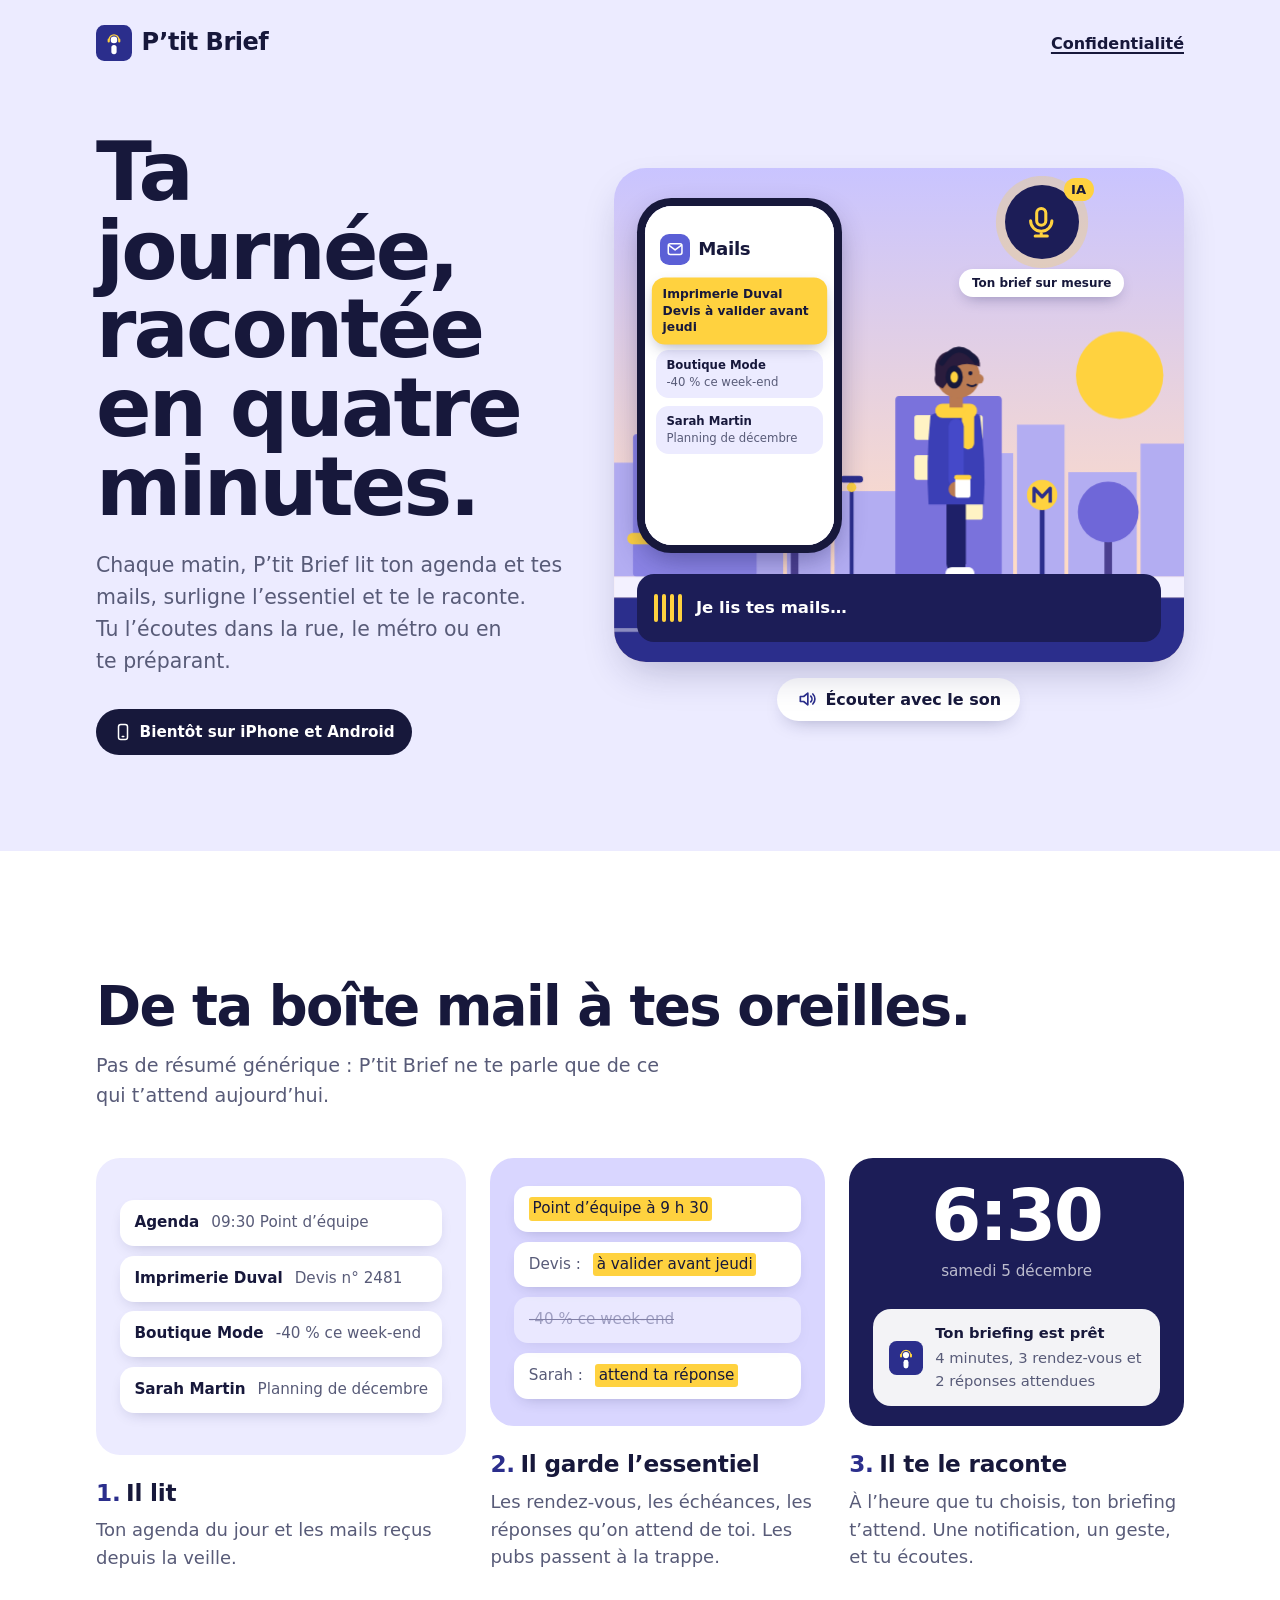
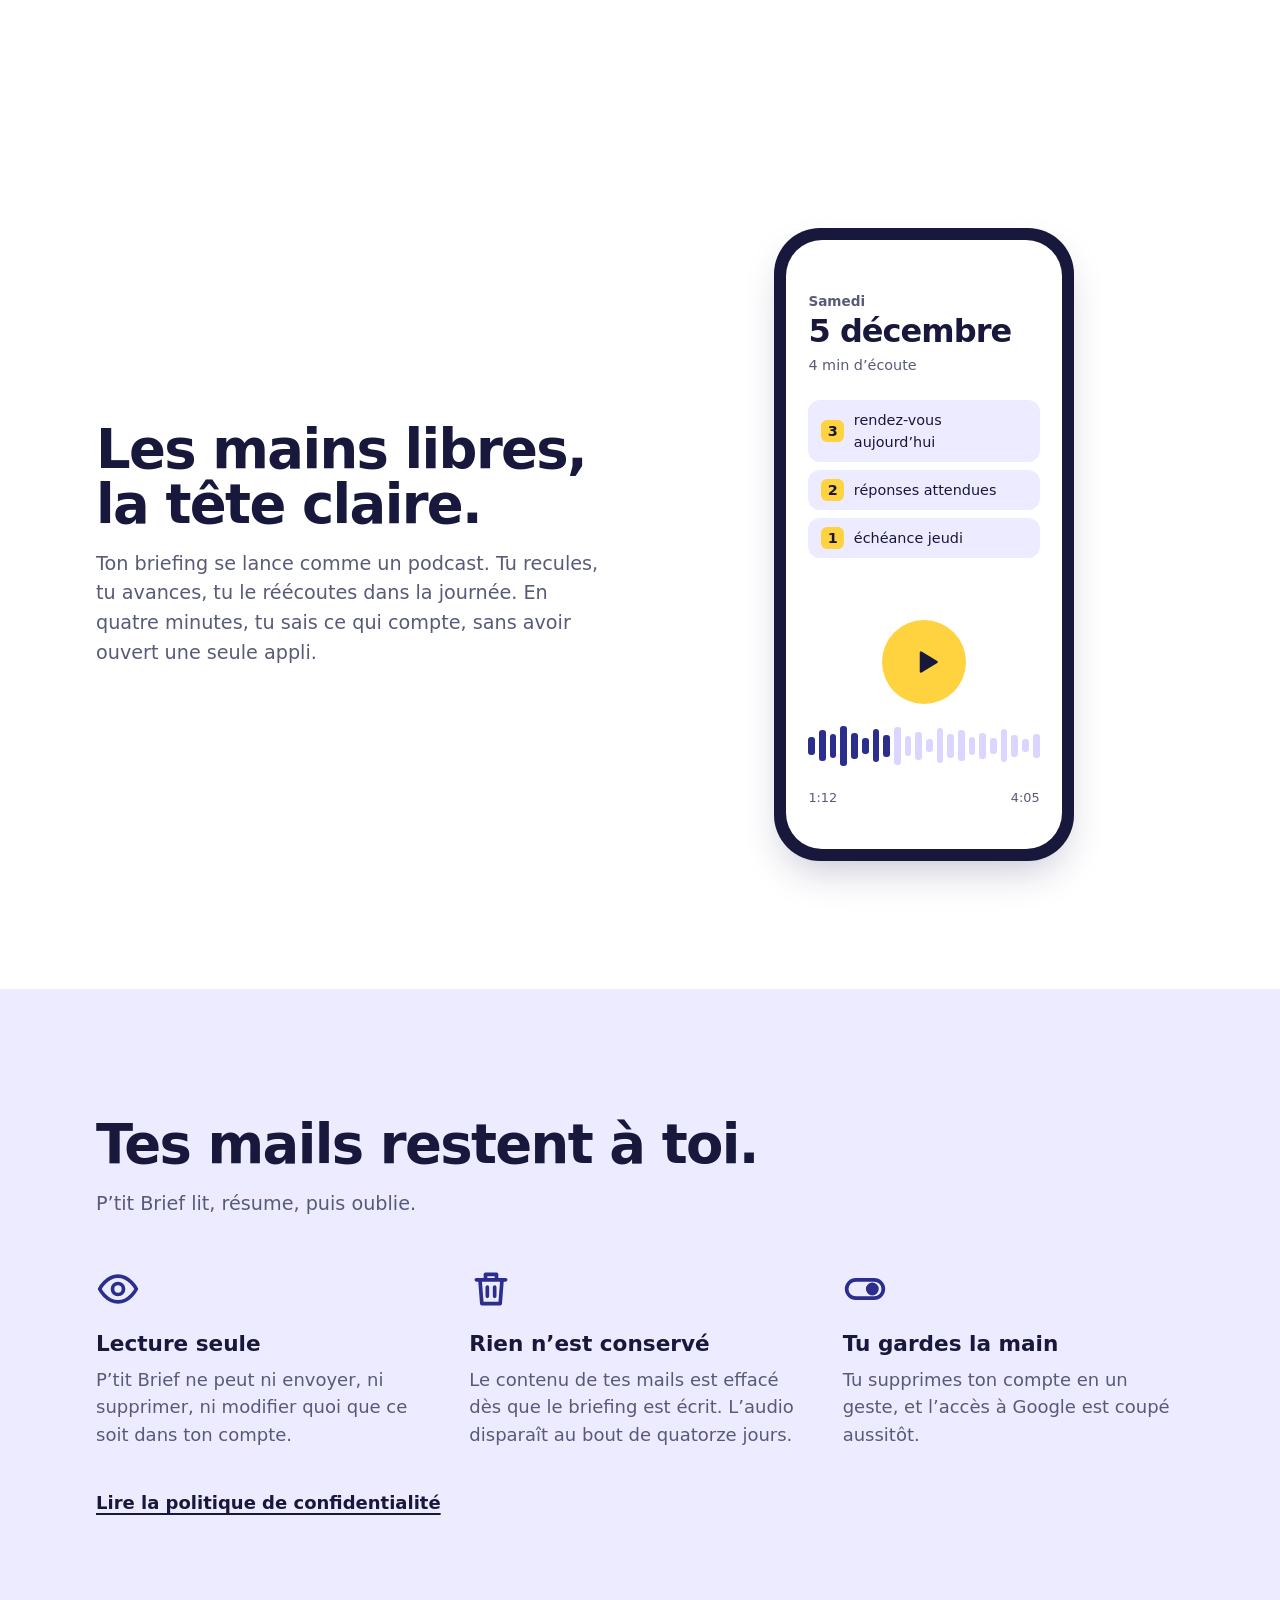
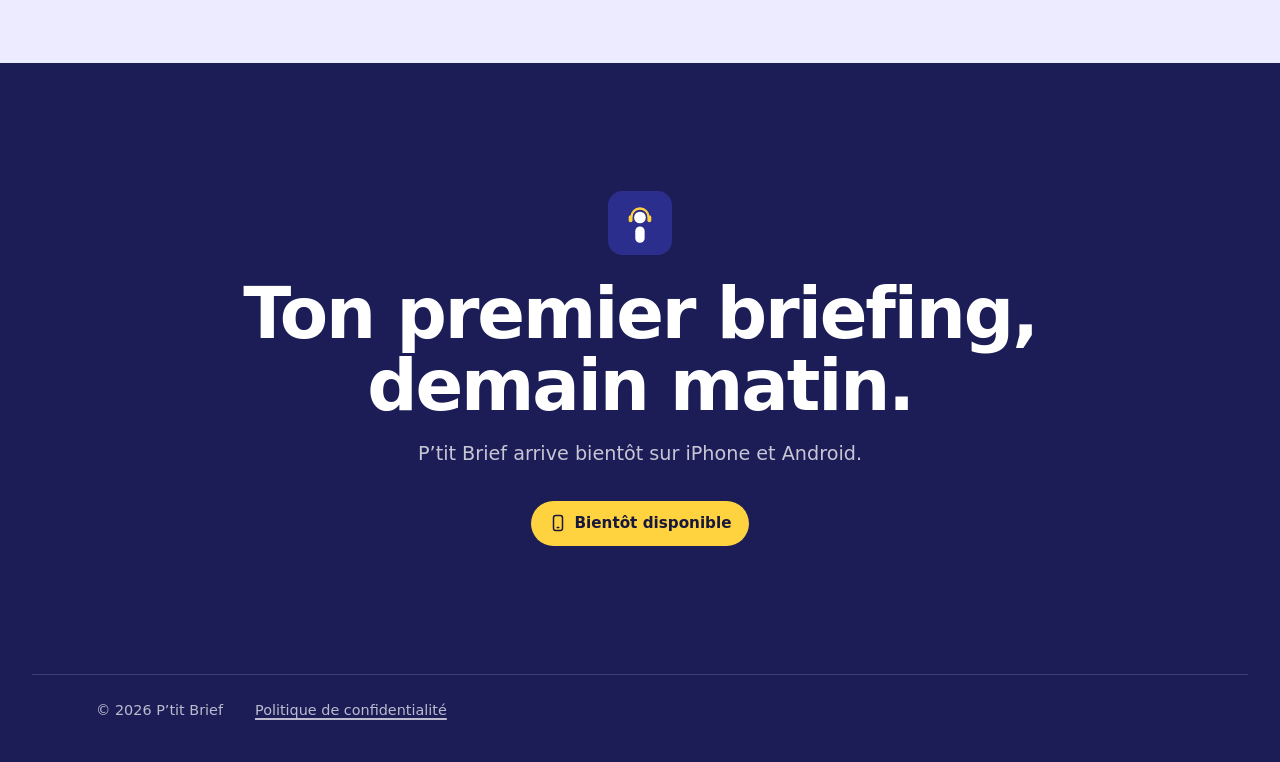
==== commit 9d6fdceb: "Son : voix qui raconte le brief et chants d’oiseaux, après un clic Co-Authored-By: Claude Opus 5.5 <" ====
--- a/index.html
+++ b/index.html
@@ -25,6 +25,7 @@
     <symbol id="i-facture" viewBox="0 0 24 24" fill="none" stroke="currentColor" stroke-width="2" stroke-linecap="round" stroke-linejoin="round"><path d="M6 3h12v18l-3-2-3 2-3-2-3 2z"/><path d="M9 8h6M9 12h6"/></symbol>
     <symbol id="i-micro" viewBox="0 0 24 24" fill="none" stroke="currentColor" stroke-width="2" stroke-linecap="round" stroke-linejoin="round"><rect x="9" y="3" width="6" height="11" rx="3"/><path d="M5 11a7 7 0 0 0 14 0M12 18v3M8 21h8"/></symbol>
     <symbol id="i-photo" viewBox="0 0 24 24" fill="none" stroke="currentColor" stroke-width="2" stroke-linejoin="round"><rect x="3" y="5" width="18" height="15" rx="3"/><circle cx="12" cy="12.5" r="3.5"/></symbol>
+    <symbol id="i-hp" viewBox="0 0 24 24" fill="none" stroke="currentColor" stroke-width="2" stroke-linecap="round" stroke-linejoin="round"><path d="M4 9v6h4l5 4V5L8 9z"/><path d="M16.5 8.5a5 5 0 0 1 0 7M19 6a8.5 8.5 0 0 1 0 12"/></symbol>
     <symbol id="i-play" viewBox="0 0 24 24"><path d="M7 4.5v15a1 1 0 0 0 1.5.86l12.5-7.5a1 1 0 0 0 0-1.72L8.5 3.64A1 1 0 0 0 7 4.5z" fill="currentColor"/></symbol>
   </svg>
 
@@ -43,6 +44,7 @@
         </div>
       </div>
 
+      <div class="scene-col">
       <div class="scene" id="scene">
         <svg viewBox="0 0 600 520" role="img" aria-label="Une personne marche dans la rue au lever du soleil, un casque sur les oreilles. Ses mails et ses rendez-vous du jour lui sont lus.">
           <defs>
@@ -141,6 +143,10 @@
           <span class="phrase" id="phrase">Point d’équipe à 9 h 30, ligne 13 en retard, pluie à 18 h et facture EDF avant vendredi.</span>
         </div>
       </div>
+      <button class="son" id="son" type="button" aria-pressed="false">
+        <svg aria-hidden="true"><use href="#i-hp"/></svg><span>Écouter avec le son</span>
+      </button>
+      </div>
     </div>
   </div>
 
--- a/style.css
+++ b/style.css
@@ -203,6 +203,21 @@
 @keyframes barre { from { transform: scaleY(0.3); } }
 .phrase .m { color: rgba(255, 255, 255, 0.35); transition: color 140ms linear; }
 .phrase .m.dit { color: var(--blanc); }
+
+.scene-col { display: grid; justify-items: center; gap: 1rem; }
+.scene-col .scene { width: 100%; }
+.son {
+  display: inline-flex; align-items: center; gap: 0.55rem;
+  padding: 0.7rem 1.2rem; border-radius: 999px; border: 0; cursor: pointer;
+  background: var(--blanc); color: var(--encre);
+  font: 600 1rem var(--font);
+  box-shadow: 0 8px 20px -10px rgba(28, 29, 87, 0.4);
+}
+.son svg { width: 20px; height: 20px; color: var(--indigo); }
+.son:hover { background: var(--surligneur); }
+.son[aria-pressed="true"] { background: var(--encre); color: var(--blanc); }
+.son[aria-pressed="true"] svg { color: var(--surligneur); }
+.son:focus-visible { outline: 3px solid var(--indigo); outline-offset: 3px; }
 
 /* ---------- Sections ---------- */
 
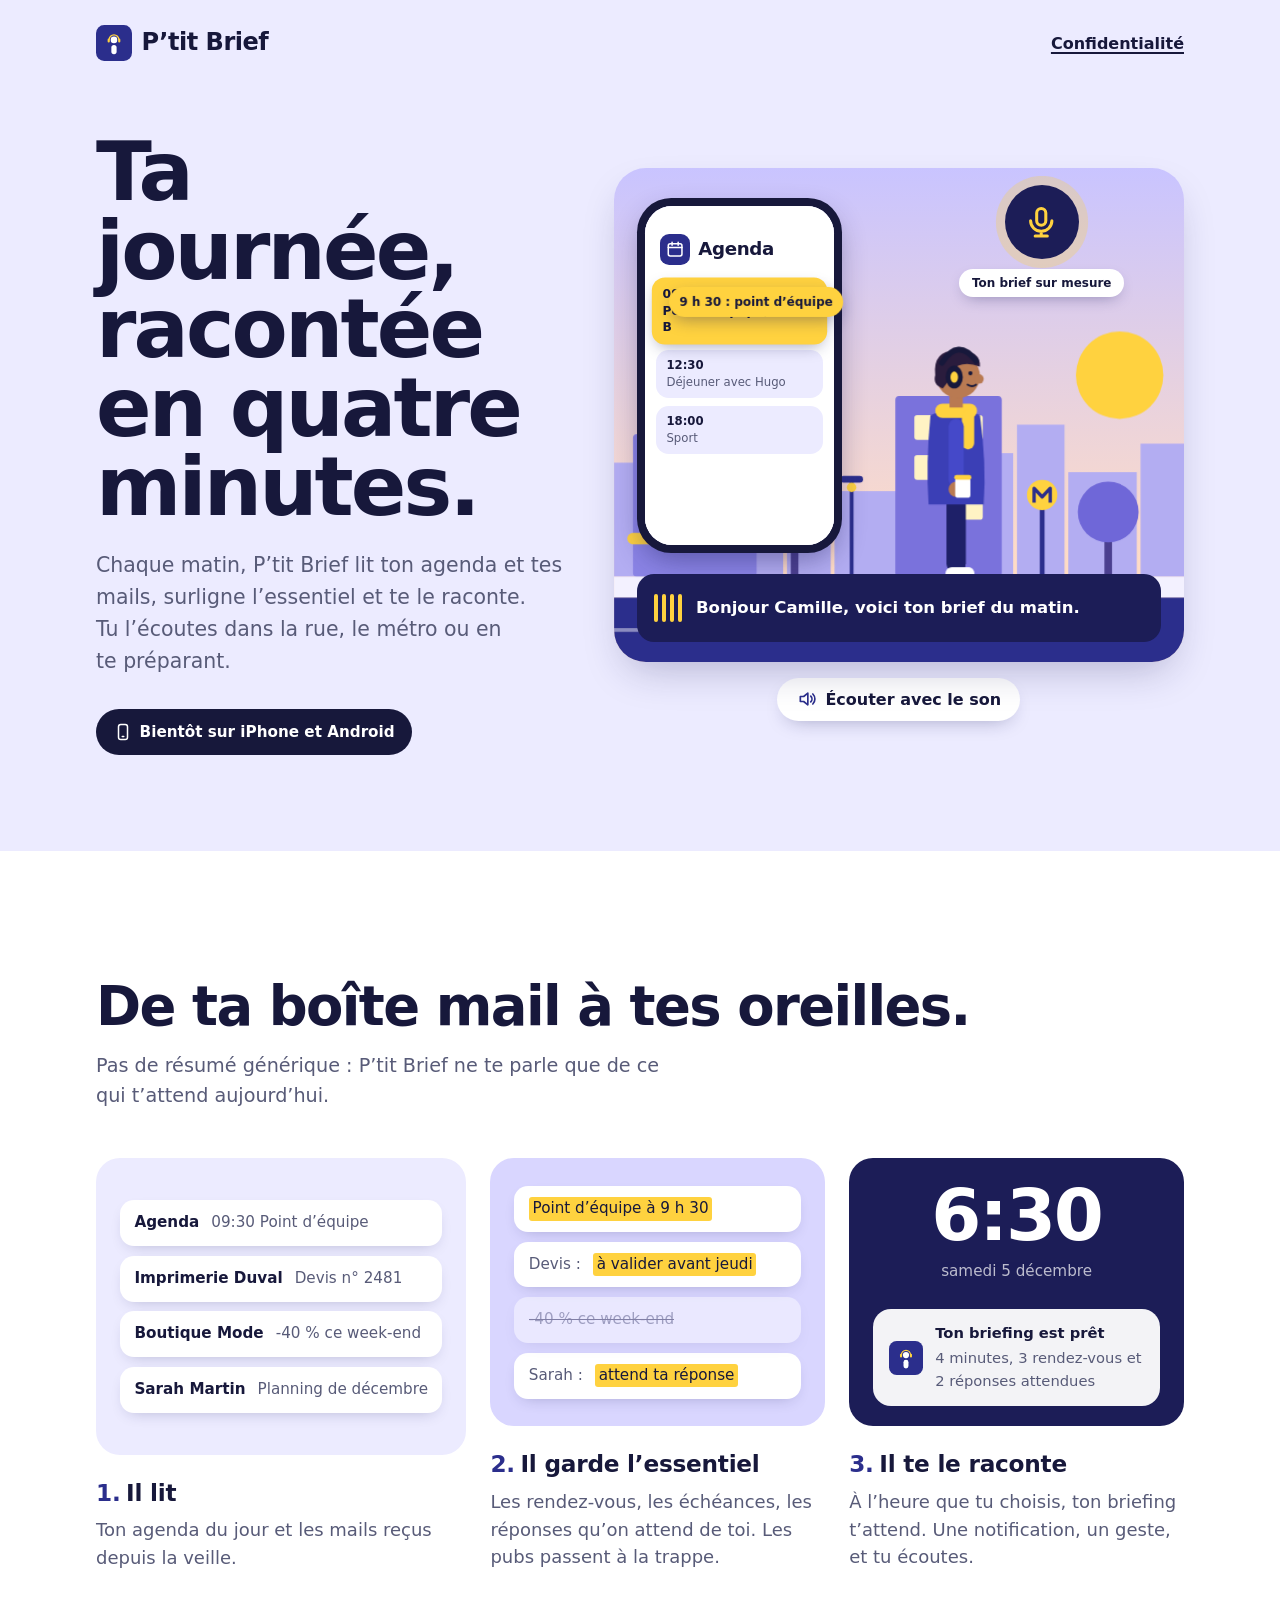
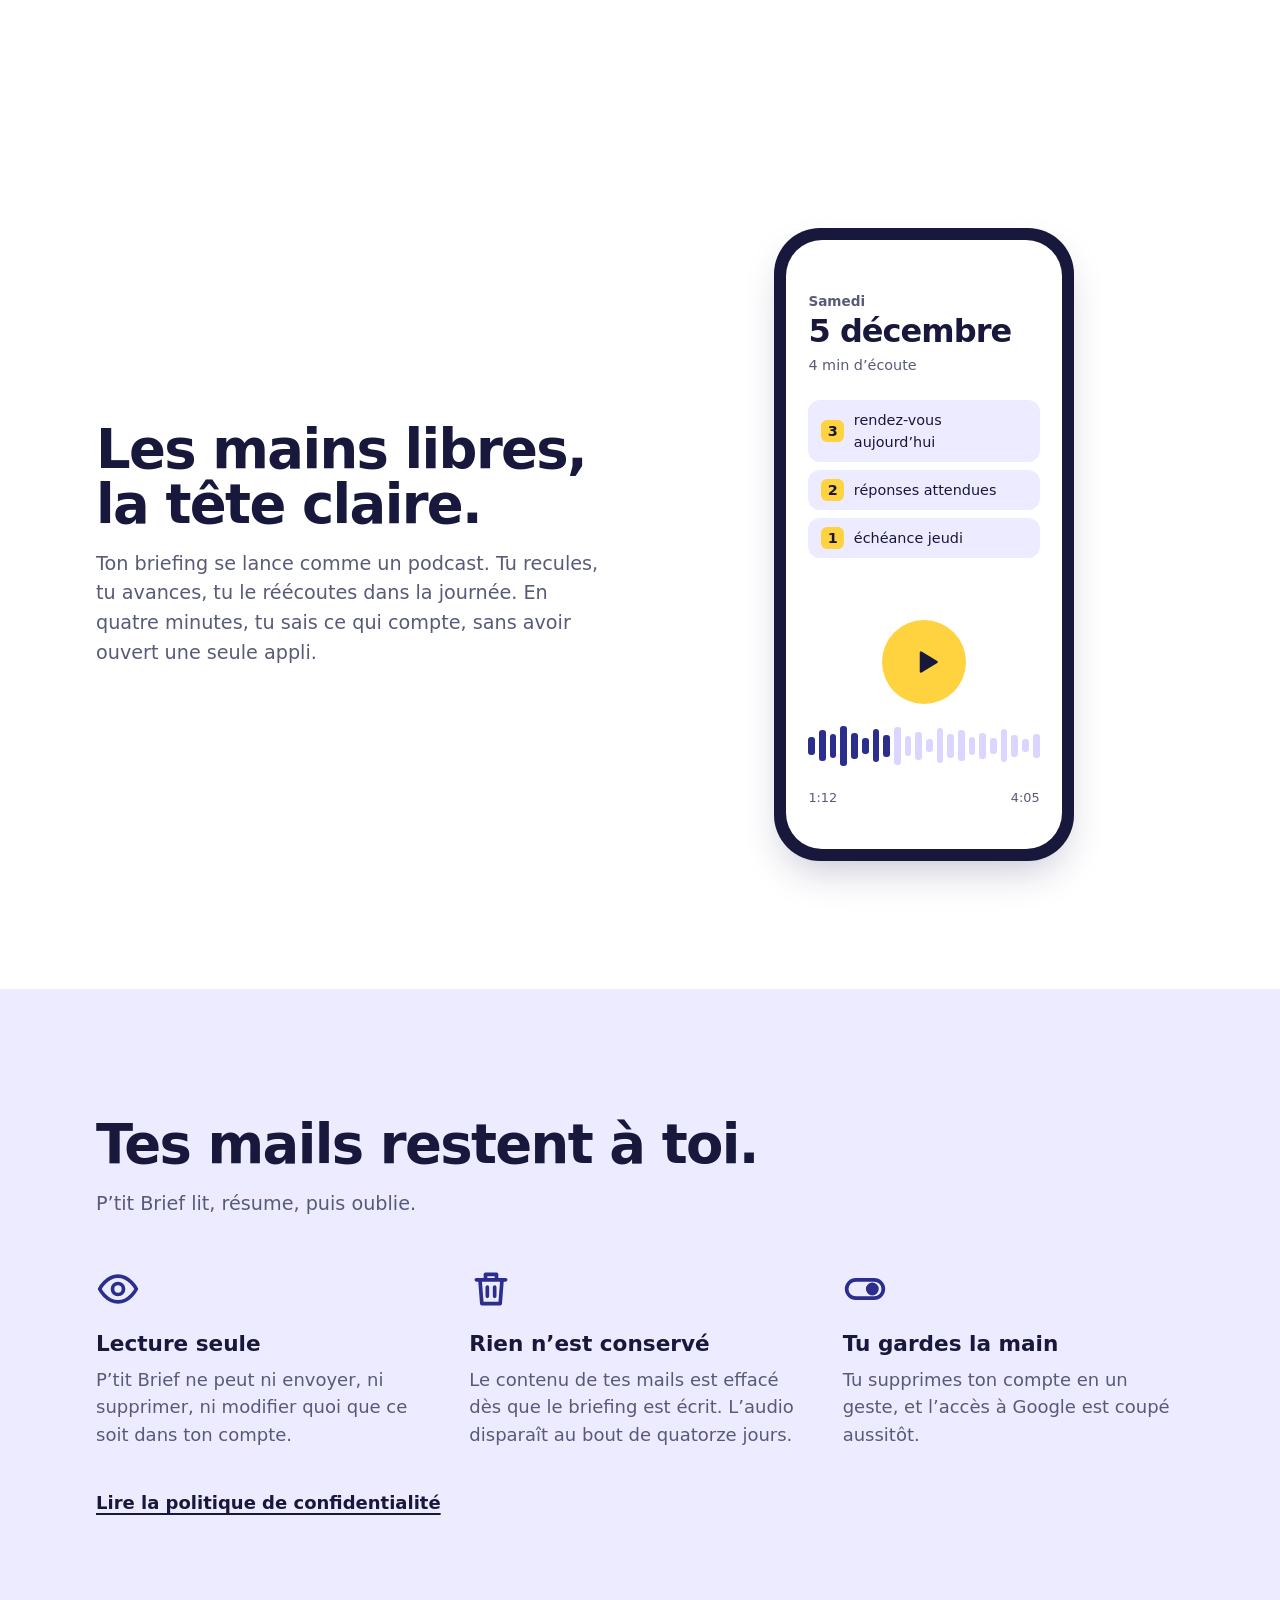
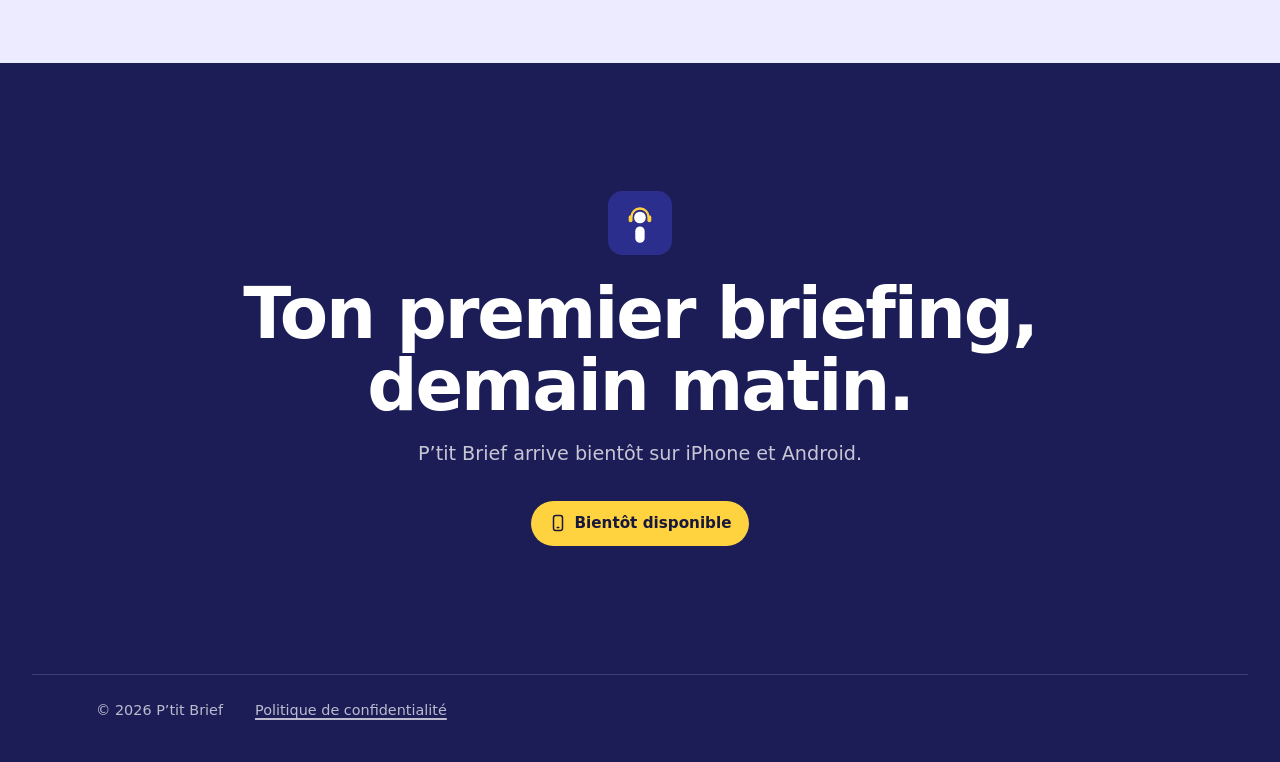
==== commit 9b330bd0: "Voix : ne dit que le brief, phrase par phrase pendant la collecte ; plus belle voix du navigateur ou" ====
--- a/index.html
+++ b/index.html
@@ -134,13 +134,13 @@
         </div>
 
         <div class="collecteur" aria-hidden="true">
-          <div class="orbe" id="orbe"><svg><use href="#i-micro"/></svg><span class="ia">IA</span></div>
-          <span class="compte" id="compte">5 infos pour ton brief</span>
+          <div class="orbe" id="orbe"><svg><use href="#i-micro"/></svg></div>
+          <span class="compte" id="compte">Ton brief sur mesure</span>
         </div>
 
         <div class="sous-titre" aria-hidden="true">
           <span class="barres"><i></i><i></i><i></i><i></i></span>
-          <span class="phrase" id="phrase">Point d’équipe à 9 h 30, ligne 13 en retard, pluie à 18 h et facture EDF avant vendredi.</span>
+          <span class="phrase" id="phrase">Bonjour Camille, voici ton brief du matin.</span>
         </div>
       </div>
       <button class="son" id="son" type="button" aria-pressed="false">
--- a/style.css
+++ b/style.css
@@ -166,7 +166,6 @@
   transition: transform 220ms cubic-bezier(0.2, 0.8, 0.2, 1);
 }
 .orbe svg { width: 6.4cqi; height: 6.4cqi; }
-.orbe .ia { position: absolute; top: -1.2cqi; right: -2.6cqi; background: var(--surligneur); color: var(--encre); font-weight: 800; font-size: 2.3cqi; padding: 0.2cqi 1.3cqi; border-radius: 99px; }
 .orbe.avale { transform: scale(1.14); }
 .orbe::before, .orbe::after { content: ""; position: absolute; inset: 0; border-radius: 50%; border: 0.5cqi solid var(--surligneur); opacity: 0; }
 .orbe.parle::before { animation: emet 1.4s ease-out infinite; }
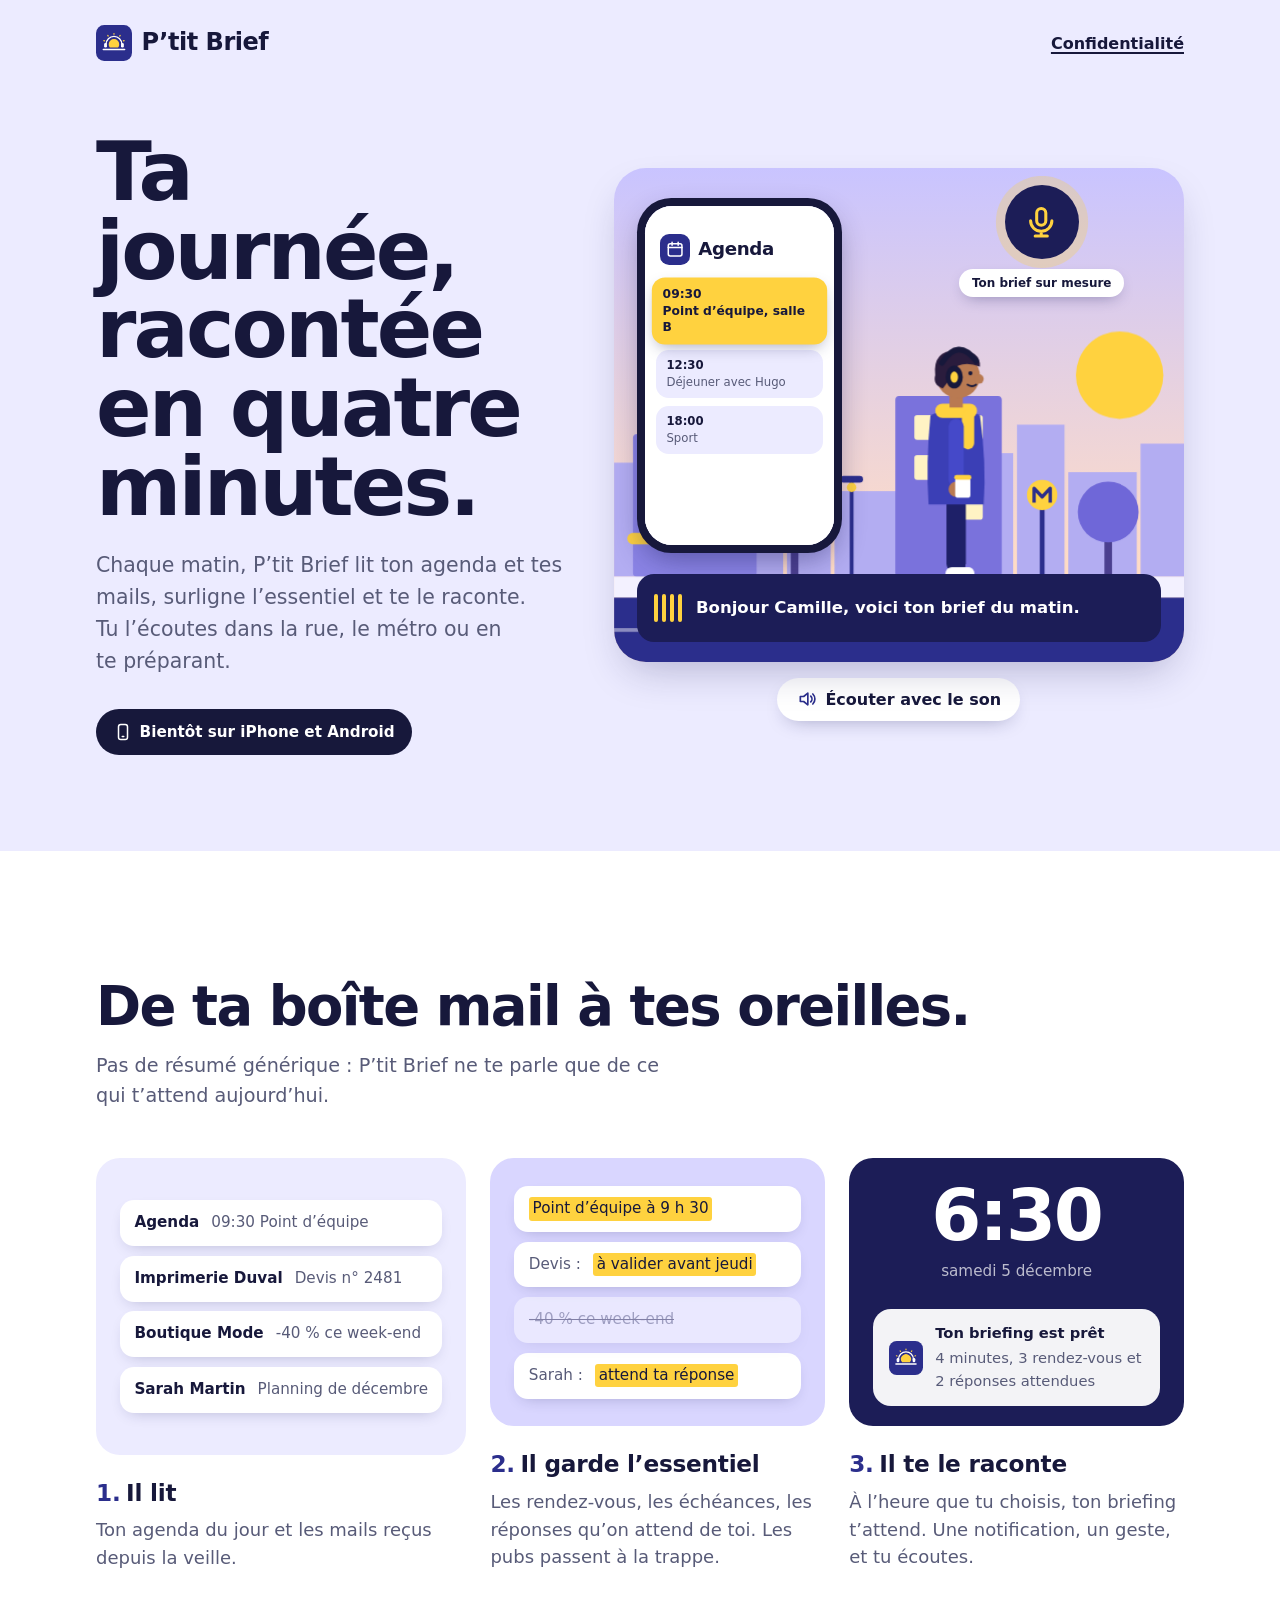
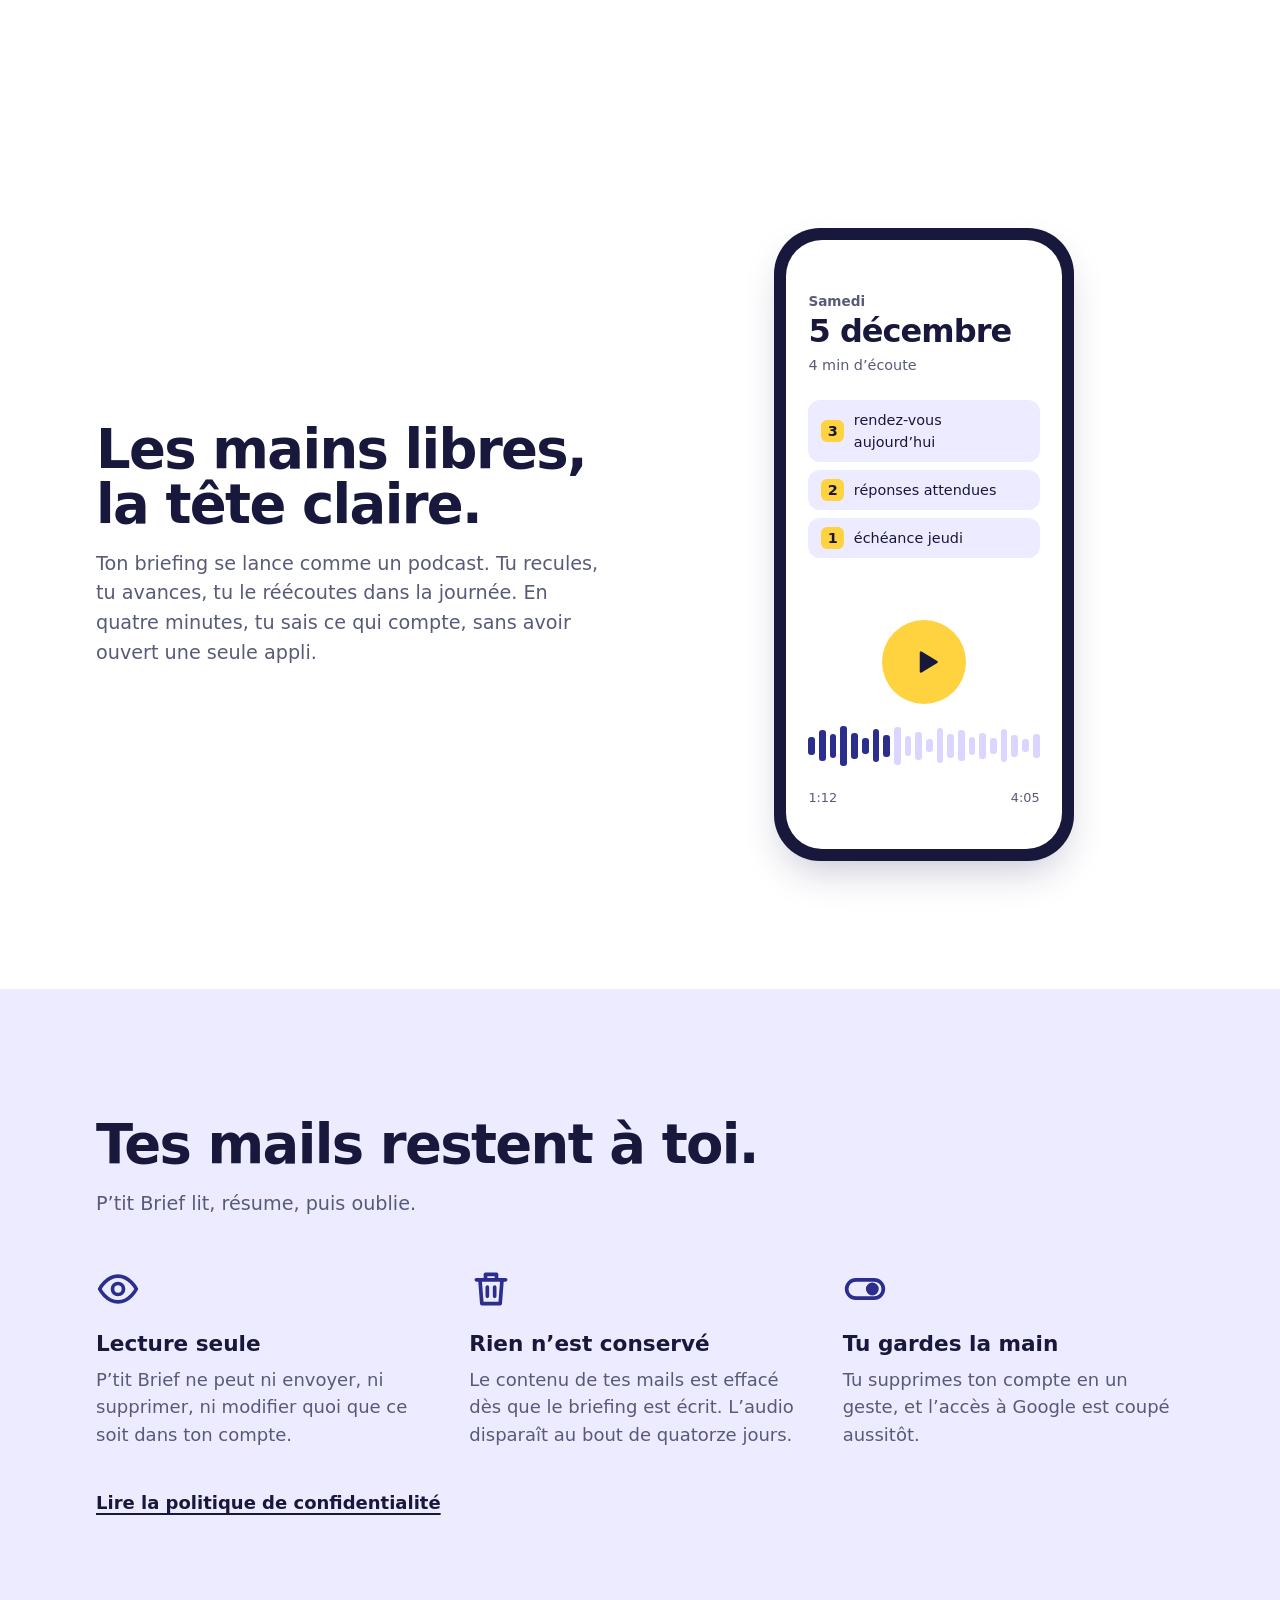
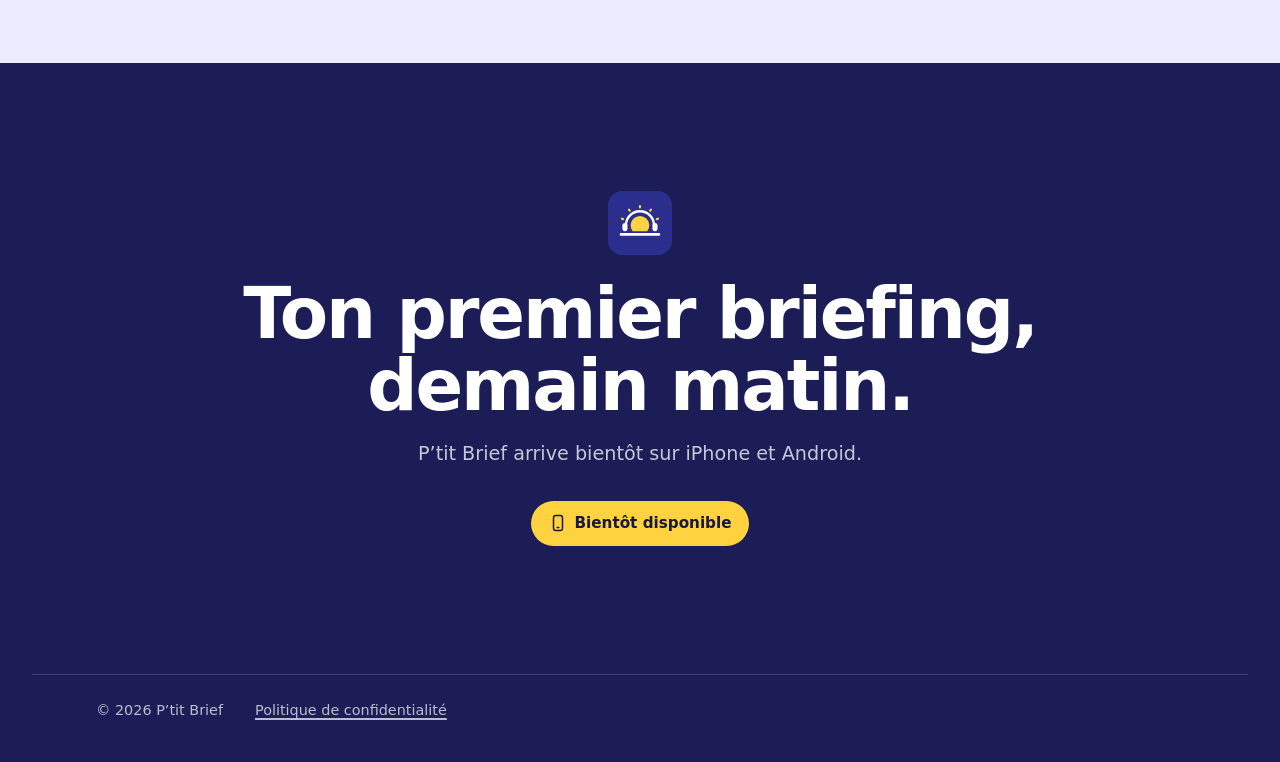
==== commit 0e37ca3b: "Logo « Le soleil au casque » Co-Authored-By: Claude Opus 5.5 <noreply@anthropic.com>" ====
--- a/index.html
+++ b/index.html
@@ -12,7 +12,7 @@
 </head>
 <body>
   <svg width="0" height="0" style="position:absolute" aria-hidden="true">
-    <symbol id="marque" viewBox="0 0 256 256"><rect width="256" height="256" rx="58" fill="#2b2e8c"/><g transform="translate(28 28) scale(.78)"><circle cx="128" cy="100" r="30" fill="#fff"/><rect x="104" y="146" width="48" height="84" rx="24" fill="#fff"/><path fill="#ffd23f" d="M78 98A50 50 0 0 1 178 98H166A38 38 0 0 0 90 98Z"/><rect x="70" y="88" width="20" height="36" rx="10" fill="#ffd23f"/><rect x="166" y="88" width="20" height="36" rx="10" fill="#ffd23f"/></g></symbol>
+    <symbol id="marque" viewBox="0 0 256 256"><rect width="256" height="256" rx="58" fill="#2b2e8c"/><g transform="translate(28 28) scale(.78)"><g fill="#fff"><path d="M50 140A78 78 0 0 1 206 140H194A66 66 0 0 0 62 140Z"/><rect x="38" y="128" width="26" height="42" rx="13"/><rect x="192" y="128" width="26" height="42" rx="13"/><rect x="24" y="180" width="208" height="14" rx="7"/></g><g fill="#ffd23f"><path d="M90.5 170A48 48 0 1 1 165.5 170Z"/><rect x="-5.5" y="-104" width="11" height="18" rx="5.5" transform="translate(128 140) rotate(0)"/><rect x="-5.5" y="-104" width="11" height="18" rx="5.5" transform="translate(128 140) rotate(35)"/><rect x="-5.5" y="-104" width="11" height="18" rx="5.5" transform="translate(128 140) rotate(-35)"/><rect x="-5.5" y="-104" width="11" height="18" rx="5.5" transform="translate(128 140) rotate(70)"/><rect x="-5.5" y="-104" width="11" height="18" rx="5.5" transform="translate(128 140) rotate(-70)"/></g></g></symbol>
     <symbol id="i-mail" viewBox="0 0 24 24" fill="none" stroke="currentColor" stroke-width="2" stroke-linecap="round" stroke-linejoin="round"><rect x="3" y="5" width="18" height="14" rx="2.5"/><path d="m4 7 8 6 8-6"/></symbol>
     <symbol id="i-cal" viewBox="0 0 24 24" fill="none" stroke="currentColor" stroke-width="2" stroke-linecap="round" stroke-linejoin="round"><rect x="3" y="5" width="18" height="16" rx="2.5"/><path d="M3 10h18M8 3v4M16 3v4"/></symbol>
     <symbol id="i-tel" viewBox="0 0 24 24" fill="none" stroke="currentColor" stroke-width="2" stroke-linecap="round"><rect x="6" y="2" width="12" height="20" rx="3"/><path d="M11 18h2"/></symbol>
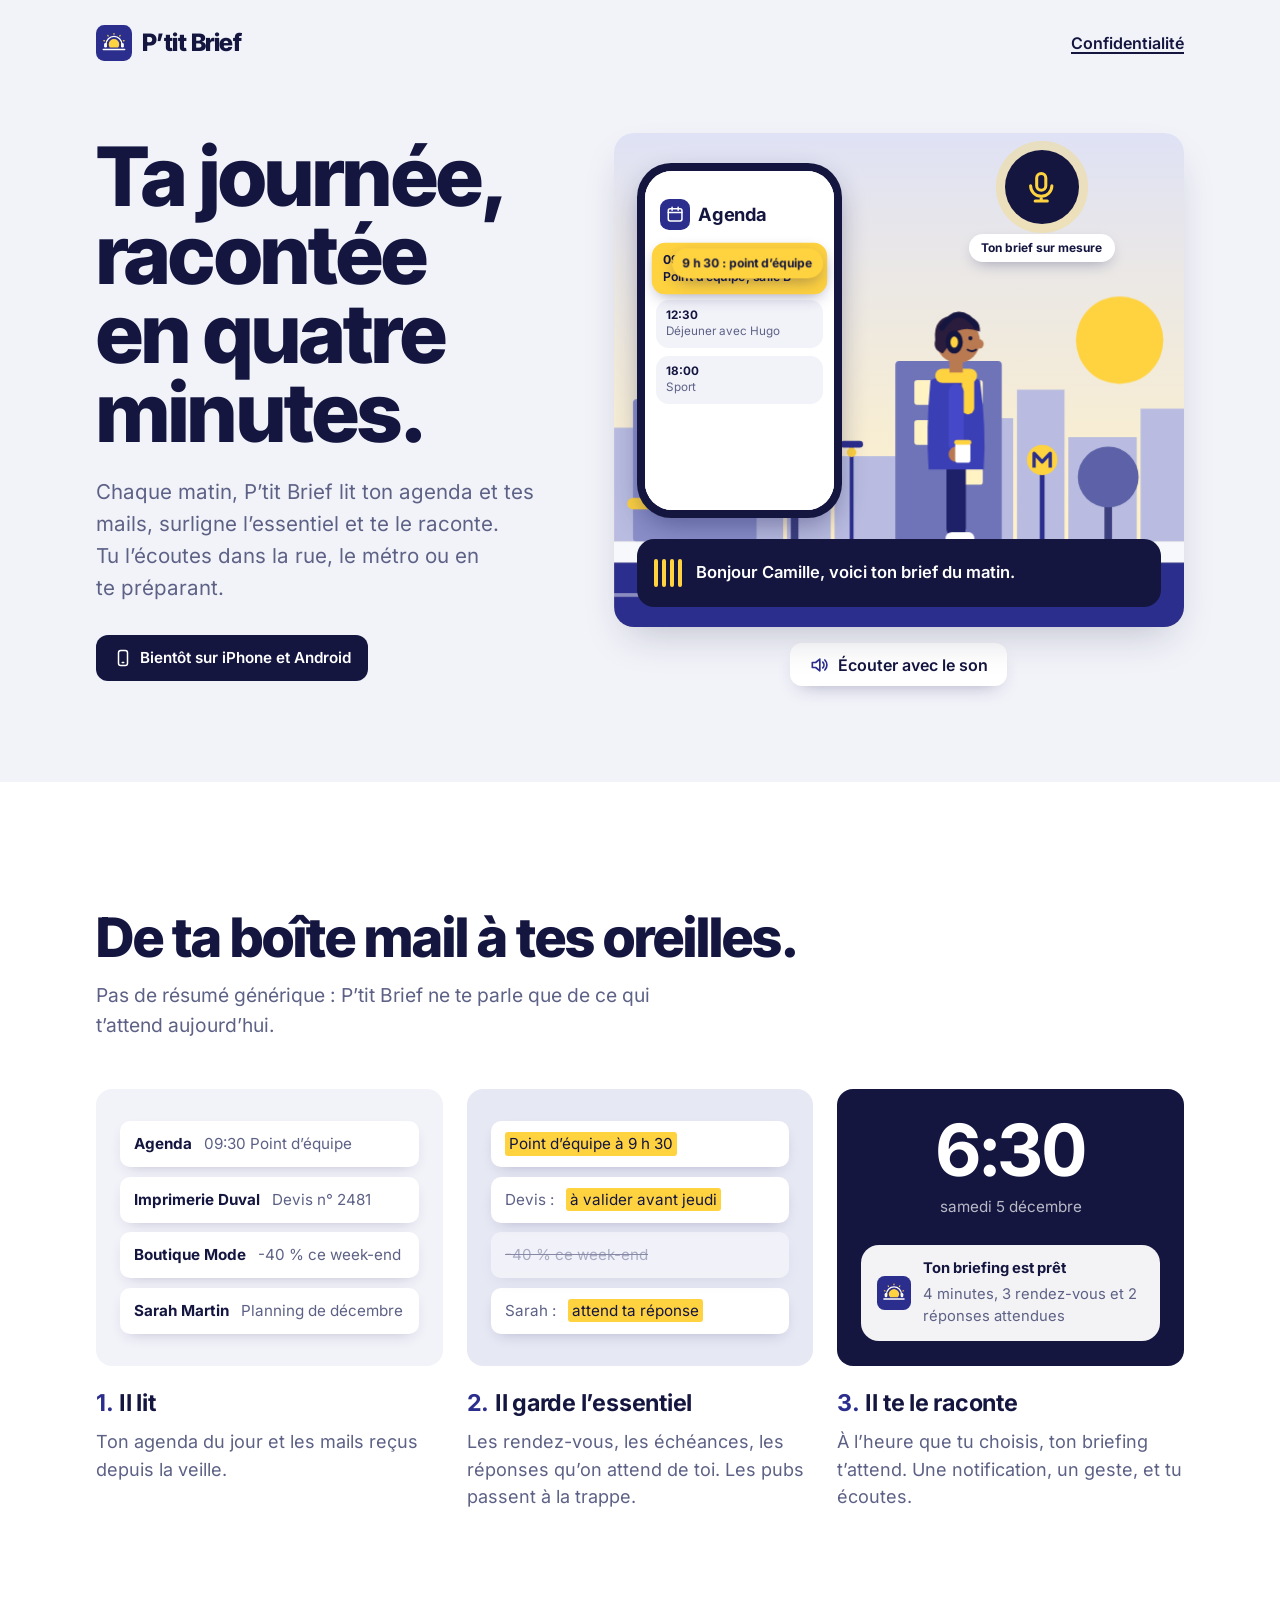
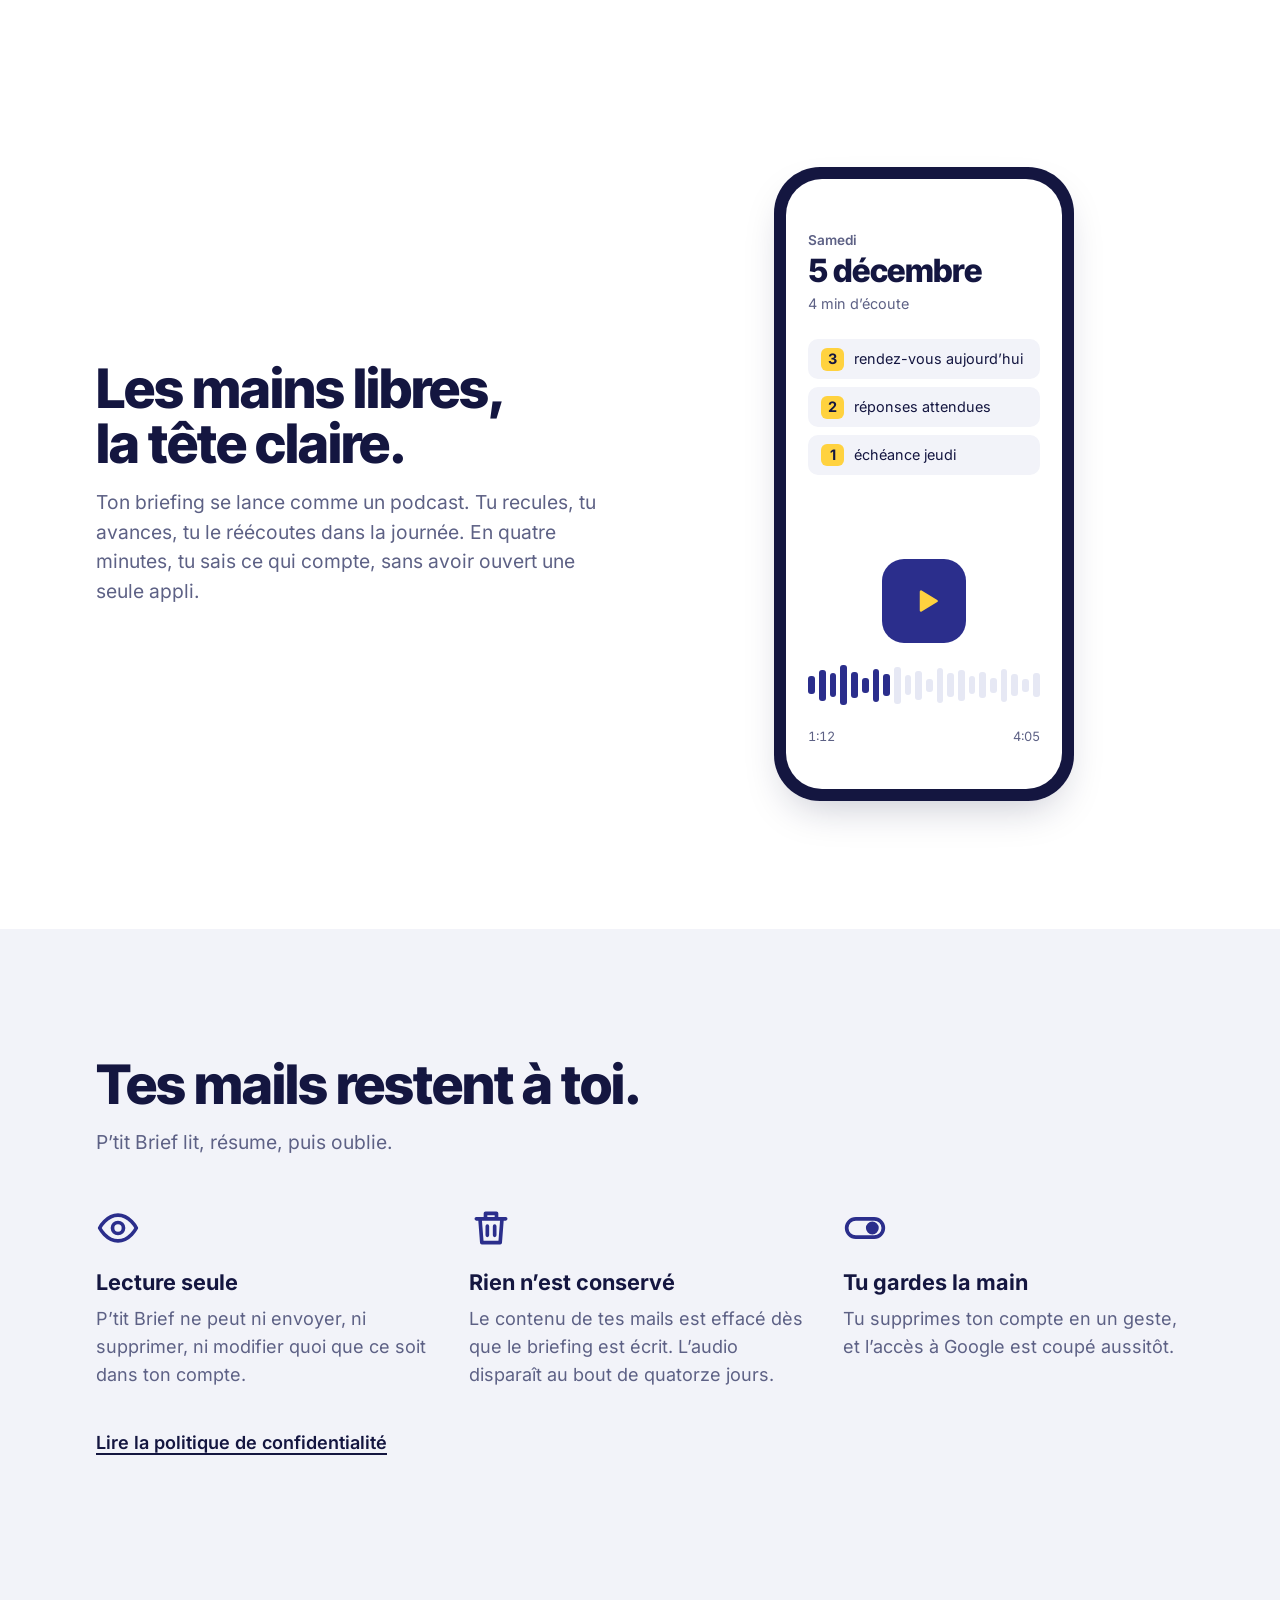
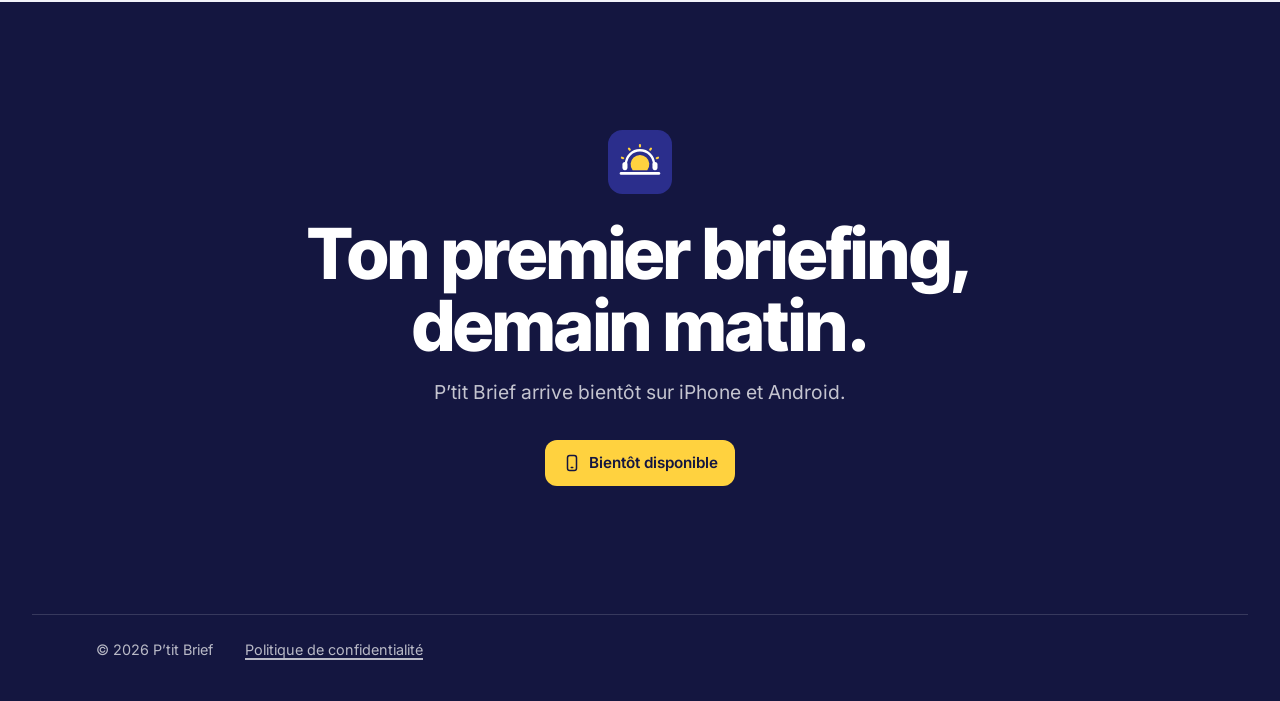
==== commit 7de10563: "Site aux couleurs d'Évolution : Inter et Inter Tight, indigo et jaune, sans lilas Co-Authored-By: Cl" ====
--- a/index.html
+++ b/index.html
@@ -5,9 +5,10 @@
   <meta name="viewport" content="width=device-width, initial-scale=1">
   <title>P’tit Brief : ta journée, racontée en quatre minutes</title>
   <meta name="description" content="Chaque matin, P’tit Brief lit ton agenda et tes mails, surligne l’essentiel et te le raconte en quatre minutes.">
-  <meta name="theme-color" content="#ecebff">
+  <meta name="theme-color" content="#f2f3f9">
   <link rel="icon" href="favicon.svg" type="image/svg+xml">
-  <link rel="preload" href="fonts/bricolage-grotesque.woff2" as="font" type="font/woff2" crossorigin>
+  <link rel="preload" href="fonts/inter.woff2" as="font" type="font/woff2" crossorigin>
+  <link rel="preload" href="fonts/inter-tight.woff2" as="font" type="font/woff2" crossorigin>
   <link rel="stylesheet" href="style.css">
 </head>
 <body>
@@ -49,8 +50,8 @@
         <svg viewBox="0 0 600 520" role="img" aria-label="Une personne marche dans la rue au lever du soleil, un casque sur les oreilles. Ses mails et ses rendez-vous du jour lui sont lus.">
           <defs>
             <linearGradient id="ciel" x1="0" y1="0" x2="0" y2="1">
-              <stop offset="0" stop-color="#c9c4ff"/>
-              <stop offset="0.8" stop-color="#ffdcc6"/>
+              <stop offset="0" stop-color="#dfe2f5"/>
+              <stop offset="0.8" stop-color="#fff1c9"/>
             </linearGradient>
             <g id="ville-loin">
               <rect x="0" y="310" width="60" height="120"/><rect x="64" y="260" width="40" height="170"/>
@@ -60,24 +61,24 @@
               <rect x="478" y="320" width="72" height="110"/><rect x="554" y="290" width="46" height="140"/>
             </g>
             <g id="ville-pres">
-              <rect x="20" y="280" width="130" height="150" rx="4" fill="#8b84e6"/>
+              <rect x="20" y="280" width="130" height="150" rx="4" fill="#8a8fc9"/>
               <g fill="#fff3c4"><rect x="38" y="298" width="20" height="24" rx="3"/><rect x="75" y="298" width="20" height="24" rx="3"/><rect x="112" y="298" width="20" height="24" rx="3"/><rect x="38" y="336" width="20" height="24" rx="3"/><rect x="112" y="336" width="20" height="24" rx="3"/></g>
               <rect x="14" y="384" width="142" height="12" rx="6" fill="#ffd23f"/>
-              <rect x="186" y="380" width="8" height="50" fill="#4b3f8f"/><circle cx="190" cy="366" r="28" fill="#6f67d8"/>
+              <rect x="186" y="380" width="8" height="50" fill="#3c3f7d"/><circle cx="190" cy="366" r="28" fill="#5d62a8"/>
               <rect x="248" y="330" width="4" height="100" fill="#2b2e8c"/><rect x="238" y="324" width="24" height="7" rx="3.5" fill="#2b2e8c"/><circle cx="250" cy="336" r="5" fill="#ffd23f"/>
-              <rect x="296" y="240" width="112" height="190" rx="4" fill="#7a72dc"/>
+              <rect x="296" y="240" width="112" height="190" rx="4" fill="#6f74b8"/>
               <g fill="#fff3c4"><rect x="316" y="260" width="22" height="26" rx="3"/><rect x="366" y="260" width="22" height="26" rx="3"/><rect x="316" y="302" width="22" height="26" rx="3"/><rect x="366" y="344" width="22" height="26" rx="3"/></g>
               <rect x="448" y="352" width="5" height="78" fill="#2b2e8c"/><circle cx="450.5" cy="344" r="16" fill="#ffd23f"/>
               <path d="M442 352v-15l8.5 9 8.5-9v15" fill="none" stroke="#2b2e8c" stroke-width="3.5" stroke-linejoin="round"/>
-              <rect x="516" y="378" width="8" height="52" fill="#4b3f8f"/><circle cx="520" cy="362" r="32" fill="#6f67d8"/>
+              <rect x="516" y="378" width="8" height="52" fill="#3c3f7d"/><circle cx="520" cy="362" r="32" fill="#5d62a8"/>
             </g>
           </defs>
 
           <rect width="600" height="520" fill="url(#ciel)"/>
           <circle class="soleil" cx="532" cy="218" r="46" fill="#ffd23f"/>
-          <g class="loin" fill="#b3adf2"><use href="#ville-loin"/><use href="#ville-loin" x="600"/></g>
+          <g class="loin" fill="#b9bce0"><use href="#ville-loin"/><use href="#ville-loin" x="600"/></g>
           <g class="pres"><use href="#ville-pres"/><use href="#ville-pres" x="600"/></g>
-          <rect y="430" width="600" height="22" fill="#f3f1ff"/>
+          <rect y="430" width="600" height="22" fill="#f7f8fc"/>
           <rect y="452" width="600" height="68" fill="#2b2e8c"/>
           <line class="route" x1="0" y1="486" x2="660" y2="486" stroke="#fff" stroke-opacity=".45" stroke-width="4" stroke-dasharray="30 30"/>
 
@@ -96,11 +97,11 @@
             <circle cx="2" cy="-213" r="23" fill="#b97a52"/>
             <circle cx="24" cy="-210" r="5" fill="#b97a52"/>
             <path d="M-22-214Q-25-241 2-240Q26-240 25-223Q12-228 2-224Q-6-210-14-200Q-25-204-22-214Z" fill="#2a1c3d"/>
-            <circle cx="15" cy="-216" r="2.2" fill="#17183b"/>
-            <path d="M12-204q5 3 9 0" fill="none" stroke="#17183b" stroke-width="2" stroke-linecap="round"/>
+            <circle cx="15" cy="-216" r="2.2" fill="#141640"/>
+            <path d="M12-204q5 3 9 0" fill="none" stroke="#141640" stroke-width="2" stroke-linecap="round"/>
             <!-- casque -->
-            <path d="M-15-227Q2-254 21-229" fill="none" stroke="#17183b" stroke-width="6" stroke-linecap="round"/>
-            <ellipse cx="-2" cy="-212" rx="9" ry="12" fill="#17183b"/>
+            <path d="M-15-227Q2-254 21-229" fill="none" stroke="#141640" stroke-width="6" stroke-linecap="round"/>
+            <ellipse cx="-2" cy="-212" rx="9" ry="12" fill="#141640"/>
             <ellipse cx="-2" cy="-212" rx="4" ry="6" fill="#ffd23f"/>
             <g fill="none" stroke="#fff" stroke-width="3" stroke-linecap="round">
               <path class="onde" d="M-30-225q-9 13 0 26"/>
@@ -118,9 +119,9 @@
               <span class="appicone" data-app="Mails"><i style="background:#5b5fd6"><svg><use href="#i-mail"/></svg></i>Mails</span>
               <span class="appicone" data-app="Agenda"><i style="background:#2b2e8c"><svg><use href="#i-cal"/></svg></i>Agenda</span>
               <span class="appicone" data-app="Météo"><i style="background:#7fa7e8"><svg><use href="#i-pluie"/></svg></i>Météo</span>
-              <span class="appicone" data-app="Trafic"><i style="background:#ffd23f;color:#17183b"><svg><use href="#i-metro"/></svg></i>Trafic</span>
+              <span class="appicone" data-app="Trafic"><i style="background:#ffd23f;color:#141640"><svg><use href="#i-metro"/></svg></i>Trafic</span>
               <span class="appicone" data-app="Factures"><i style="background:#3fae8c"><svg><use href="#i-facture"/></svg></i>Factures</span>
-              <span class="appicone"><i style="background:#c9c7dd"><svg><use href="#i-photo"/></svg></i>Photos</span>
+              <span class="appicone"><i style="background:#c8cbe0"><svg><use href="#i-photo"/></svg></i>Photos</span>
             </div>
             <div class="appli ouverte" id="appli">
               <header><i style="background:#5b5fd6"><svg><use href="#i-mail"/></svg></i><span>Mails</span></header>
--- a/style.css
+++ b/style.css
@@ -1,22 +1,28 @@
 @font-face {
-  font-family: "Bricolage Grotesque";
-  src: url("fonts/bricolage-grotesque.woff2") format("woff2");
-  font-weight: 400 800;
-  font-stretch: 75% 100%;
+  font-family: "Inter";
+  src: url("fonts/inter.woff2") format("woff2");
+  font-weight: 400 700;
   font-display: swap;
 }
+@font-face {
+  font-family: "Inter Tight";
+  src: url("fonts/inter-tight.woff2") format("woff2");
+  font-weight: 600 800;
+  font-display: swap;
+}
 
 :root {
-  --encre: #17183b;      /* texte */
+  --encre: #141640;      /* texte */
   --indigo: #2b2e8c;     /* couleur de marque */
-  --nuit: #1c1d57;       /* bandeau final */
-  --lilas: #ecebff;      /* fond du ciel */
-  --lilas-2: #d9d6ff;
+  --nuit: #141640;       /* bandeau final */
+  --lilas: #f2f3f9;      /* fond des cartes et bandeaux */
+  --lilas-2: #e6e8f4;
   --surligneur: #ffd23f; /* l'essentiel, surligné */
-  --gris: #585b78;
+  --gris: #5d6185;
   --blanc: #fff;
-  --ombre: 0 18px 40px -12px rgba(28, 29, 87, 0.28);
-  --font: "Bricolage Grotesque", system-ui, sans-serif;
+  --ombre: 0 18px 40px -14px rgba(20, 22, 64, 0.25);
+  --font: "Inter", system-ui, sans-serif;
+  --titre: "Inter Tight", "Inter", system-ui, sans-serif;
   --bord: clamp(1.25rem, 5vw, 4.5rem);
   color-scheme: light;
 }
@@ -28,7 +34,6 @@
   color: var(--encre);
   background: var(--blanc);
   font: 400 1.125rem/1.55 var(--font);
-  font-optical-sizing: auto;
   -webkit-font-smoothing: antialiased;
 }
 
@@ -42,7 +47,7 @@
 /* ---------- En-tête ---------- */
 
 .top { display: flex; justify-content: space-between; align-items: center; padding-block: 1.5rem; }
-.logo { display: flex; align-items: center; gap: 0.6rem; text-decoration: none; font-weight: 800; font-size: 1.5rem; letter-spacing: -0.02em; }
+.logo { display: flex; align-items: center; gap: 0.6rem; text-decoration: none; font-family: var(--titre); font-weight: 800; font-size: 1.5rem; letter-spacing: -0.02em; }
 .logo svg { width: 36px; height: 36px; }
 .top nav a { font-weight: 600; font-size: 1rem; }
 
@@ -57,13 +62,14 @@
 }
 @media (min-width: 60rem) { .hero-grid { grid-template-columns: 0.9fr 1.1fr; } }
 
+h1, h2 { font-family: var(--titre); }
+
 h1 {
   margin: 0;
   font-size: clamp(2.9rem, 6.4vw, 5.4rem);
   line-height: 0.96;
   font-weight: 800;
-  font-stretch: 88%;
-  letter-spacing: -0.035em;
+  letter-spacing: -0.022em;
   text-wrap: balance;
 }
 .intro { margin: 1.5rem 0 2rem; max-width: 30rem; font-size: clamp(1.15rem, 1.6vw, 1.3rem); color: var(--gris); text-wrap: pretty; }
@@ -71,7 +77,7 @@
 .bientot { display: inline-flex; flex-wrap: wrap; align-items: center; gap: 0.75rem; }
 .store {
   display: inline-flex; align-items: center; gap: 0.5rem;
-  padding: 0.7rem 1.1rem; border-radius: 999px;
+  padding: 0.7rem 1.1rem; border-radius: 12px;
   background: var(--encre); color: var(--blanc);
   font-weight: 600; font-size: 0.95rem;
 }
@@ -82,7 +88,7 @@
 .scene {
   position: relative;
   aspect-ratio: 600 / 520;
-  border-radius: clamp(20px, 3vw, 32px);
+  border-radius: clamp(14px, 2vw, 20px);
   overflow: hidden;
   box-shadow: var(--ombre);
   container-type: inline-size;
@@ -123,7 +129,7 @@
   position: absolute; inset: 0;
   padding: 7cqi 2.6cqi 2cqi;
   display: grid; grid-template-columns: repeat(3, 1fr); gap: 3.6cqi 1cqi; align-content: start;
-  background: linear-gradient(#dcd8ff, #f4f2ff);
+  background: linear-gradient(#e6e8f4, #f7f8fc);
 }
 .appicone { display: grid; justify-items: center; gap: 0.8cqi; font-size: 1.7cqi; font-weight: 600; color: var(--encre); }
 .appicone i { width: 7.6cqi; height: 7.6cqi; border-radius: 2.2cqi; display: grid; place-items: center; color: var(--blanc); transition: transform 220ms; }
@@ -207,7 +213,7 @@
 .scene-col .scene { width: 100%; }
 .son {
   display: inline-flex; align-items: center; gap: 0.55rem;
-  padding: 0.7rem 1.2rem; border-radius: 999px; border: 0; cursor: pointer;
+  padding: 0.7rem 1.2rem; border-radius: 12px; border: 0; cursor: pointer;
   background: var(--blanc); color: var(--encre);
   font: 600 1rem var(--font);
   box-shadow: 0 8px 20px -10px rgba(28, 29, 87, 0.4);
@@ -226,8 +232,7 @@
   font-size: clamp(2.1rem, 4.4vw, 3.4rem);
   line-height: 1.02;
   font-weight: 800;
-  font-stretch: 90%;
-  letter-spacing: -0.03em;
+  letter-spacing: -0.018em;
   text-wrap: balance;
 }
 .chapo { margin: 0; max-width: 36rem; color: var(--gris); font-size: 1.2rem; }
@@ -238,12 +243,12 @@
 .etape h3 { margin: 1.25rem 0 0.35rem; font-size: 1.45rem; font-weight: 700; letter-spacing: -0.01em; }
 .etape h3 b { color: var(--indigo); margin-right: 0.35rem; }
 .etape p { margin: 0; color: var(--gris); }
-.vignette { aspect-ratio: 5 / 4; border-radius: 24px; padding: 1.5rem; display: grid; align-content: center; gap: 0.6rem; overflow: hidden; }
+.vignette { aspect-ratio: 5 / 4; border-radius: 16px; padding: 1.5rem; display: grid; align-content: center; gap: 0.6rem; overflow: hidden; }
 .v-lit { background: var(--lilas); }
 .v-garde { background: var(--lilas-2); }
 .v-raconte { background: var(--nuit); color: var(--blanc); justify-items: center; text-align: center; }
 
-.ligne { display: flex; align-items: center; gap: 0.75rem; background: var(--blanc); border-radius: 14px; padding: 0.7rem 0.9rem; font-size: 0.95rem; box-shadow: 0 6px 16px -8px rgba(28, 29, 87, 0.3); }
+.ligne { display: flex; align-items: center; gap: 0.75rem; background: var(--blanc); border-radius: 10px; padding: 0.7rem 0.9rem; font-size: 0.95rem; box-shadow: 0 6px 16px -8px rgba(28, 29, 87, 0.3); }
 .ligne b { font-weight: 700; white-space: nowrap; }
 .ligne span { color: var(--gris); overflow: hidden; text-overflow: ellipsis; white-space: nowrap; }
 .ligne.terne { opacity: 0.45; text-decoration: line-through; }
@@ -270,13 +275,13 @@
 }
 .ecran { height: 100%; border-radius: 36px; background: var(--blanc); padding: 3.2rem 1.4rem 1.6rem; display: flex; flex-direction: column; }
 .ecran .jour { font-size: 0.85rem; color: var(--gris); font-weight: 600; }
-.ecran .titre { font-size: 2rem; font-weight: 800; letter-spacing: -0.03em; line-height: 1; margin-top: 0.2rem; }
+.ecran .titre { font-family: var(--titre); font-size: 2rem; font-weight: 800; letter-spacing: -0.02em; line-height: 1; margin-top: 0.2rem; }
 .ecran .duree { color: var(--gris); font-size: 0.9rem; margin-top: 0.4rem; }
 .ecran .sommaire { list-style: none; margin: 1.5rem 0 0; padding: 0; display: grid; gap: 0.5rem; }
-.ecran .sommaire li { display: flex; align-items: center; gap: 0.6rem; background: var(--lilas); border-radius: 12px; padding: 0.55rem 0.8rem; font-size: 0.9rem; }
+.ecran .sommaire li { display: flex; align-items: center; gap: 0.6rem; background: var(--lilas); border-radius: 10px; padding: 0.55rem 0.8rem; font-size: 0.9rem; }
 .ecran .sommaire b { min-width: 1.6em; text-align: center; background: var(--surligneur); border-radius: 6px; }
 .ecran .lecture { margin: auto 0 1rem; display: grid; justify-items: center; gap: 1.25rem; }
-.ecran .play { width: 84px; height: 84px; border-radius: 50%; background: var(--surligneur); display: grid; place-items: center; }
+.ecran .play { width: 84px; height: 84px; border-radius: 22px; background: var(--indigo); color: var(--surligneur); display: grid; place-items: center; }
 .ecran .play svg { width: 30px; height: 30px; margin-left: 4px; }
 .ecran .onde-ecran { display: flex; align-items: center; gap: 4px; height: 44px; width: 100%; }
 .ecran .onde-ecran i { flex: 1; border-radius: 3px; background: var(--lilas-2); }
@@ -309,7 +314,7 @@
 .entete-doc .maj { margin: 0.75rem 0 0; color: var(--gris); }
 .doc { padding-block: 3.5rem 5rem; }
 .doc > * { max-width: 44rem; }
-.doc h2 { font-size: 1.6rem; font-stretch: 100%; letter-spacing: -0.015em; margin: 2.75rem 0 0.75rem; }
+.doc h2 { font-size: 1.6rem; letter-spacing: -0.015em; margin: 2.75rem 0 0.75rem; }
 .doc li + li { margin-top: 0.5rem; }
 .doc .todo { background: var(--surligneur); padding: 0 0.25em; }
 
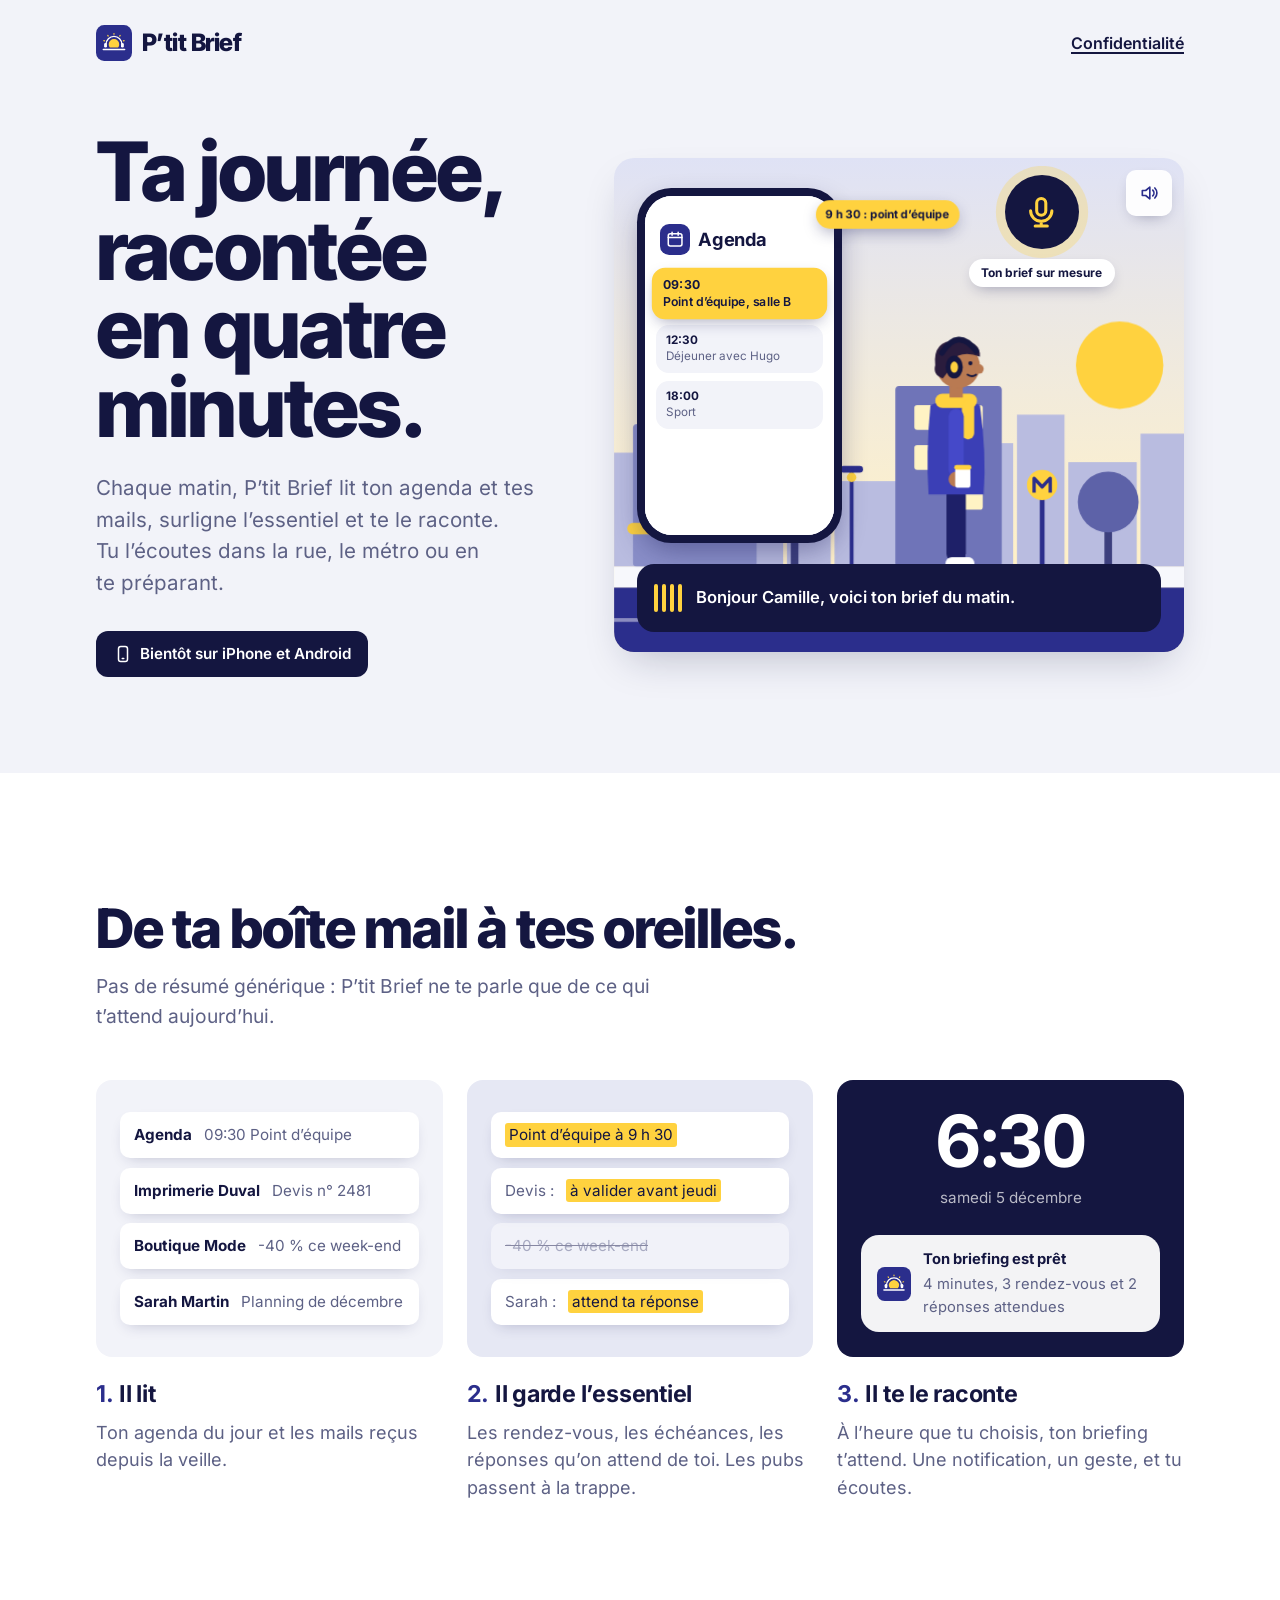
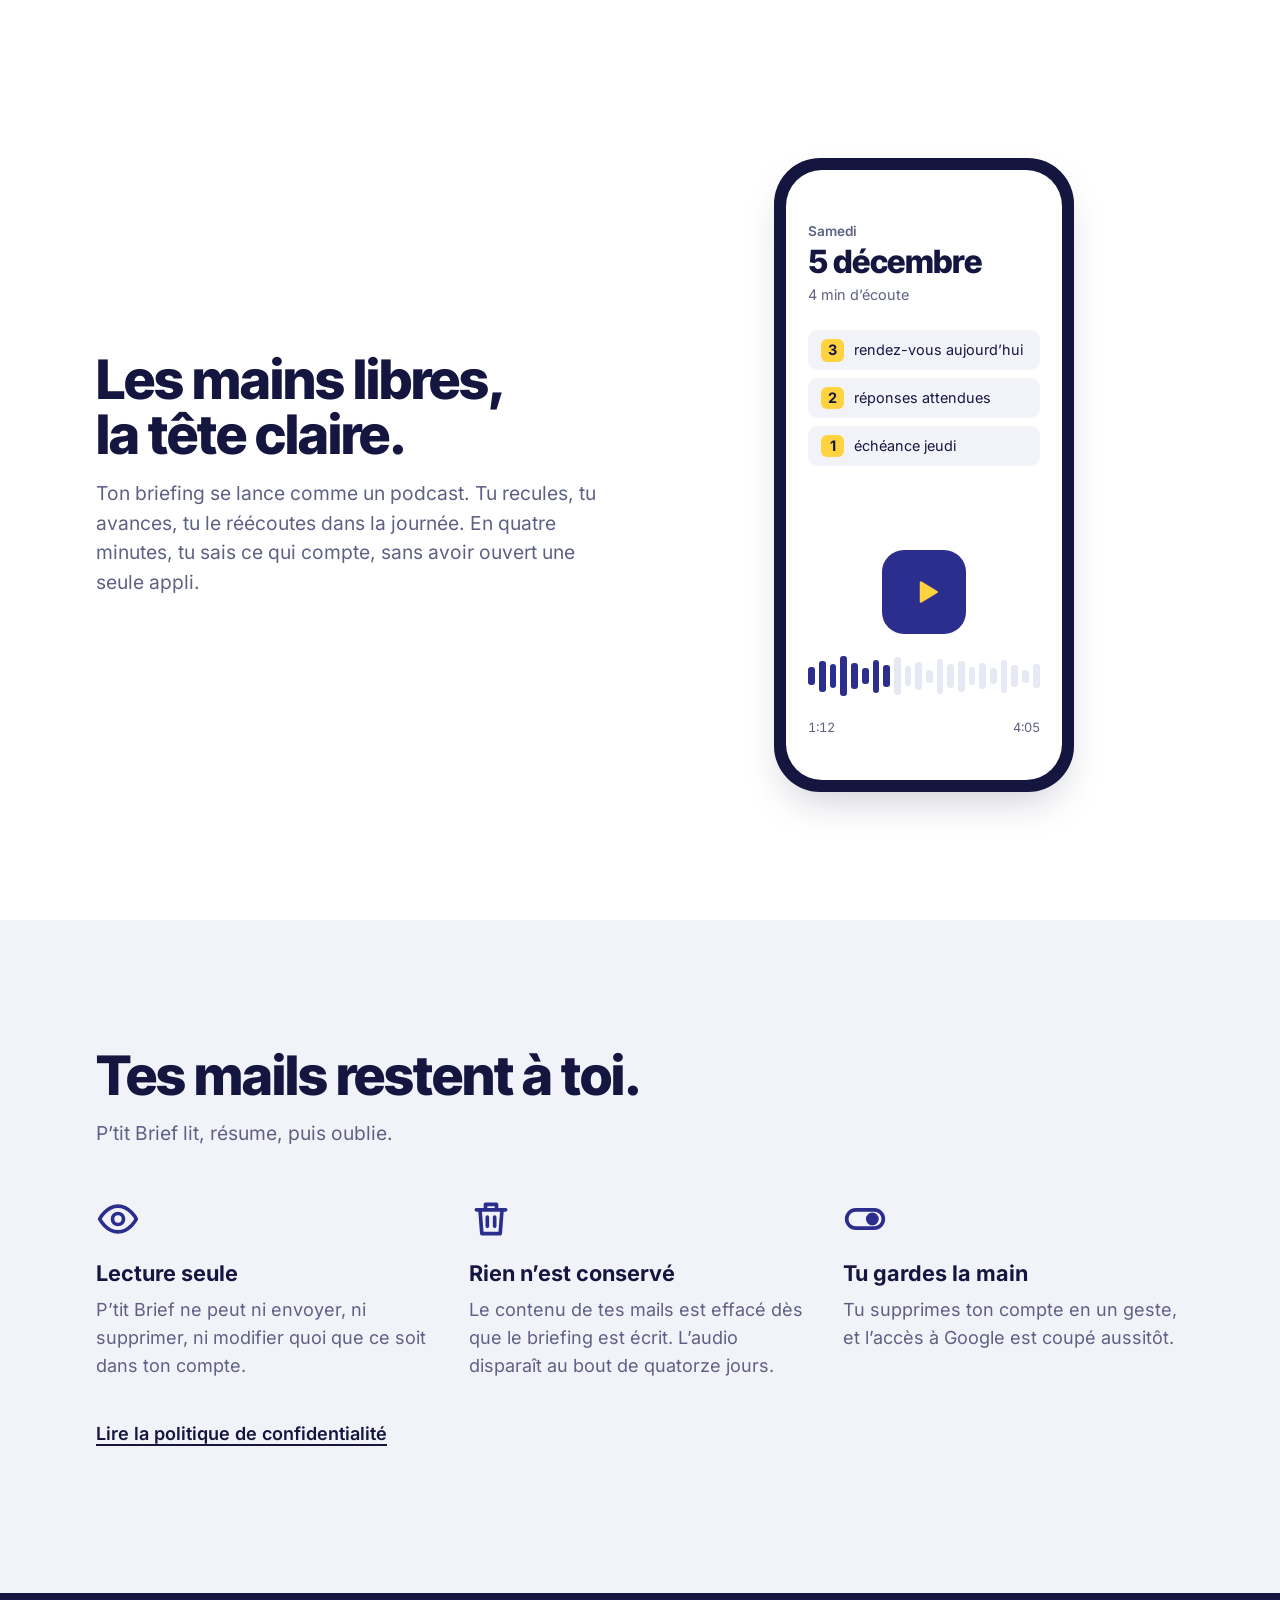
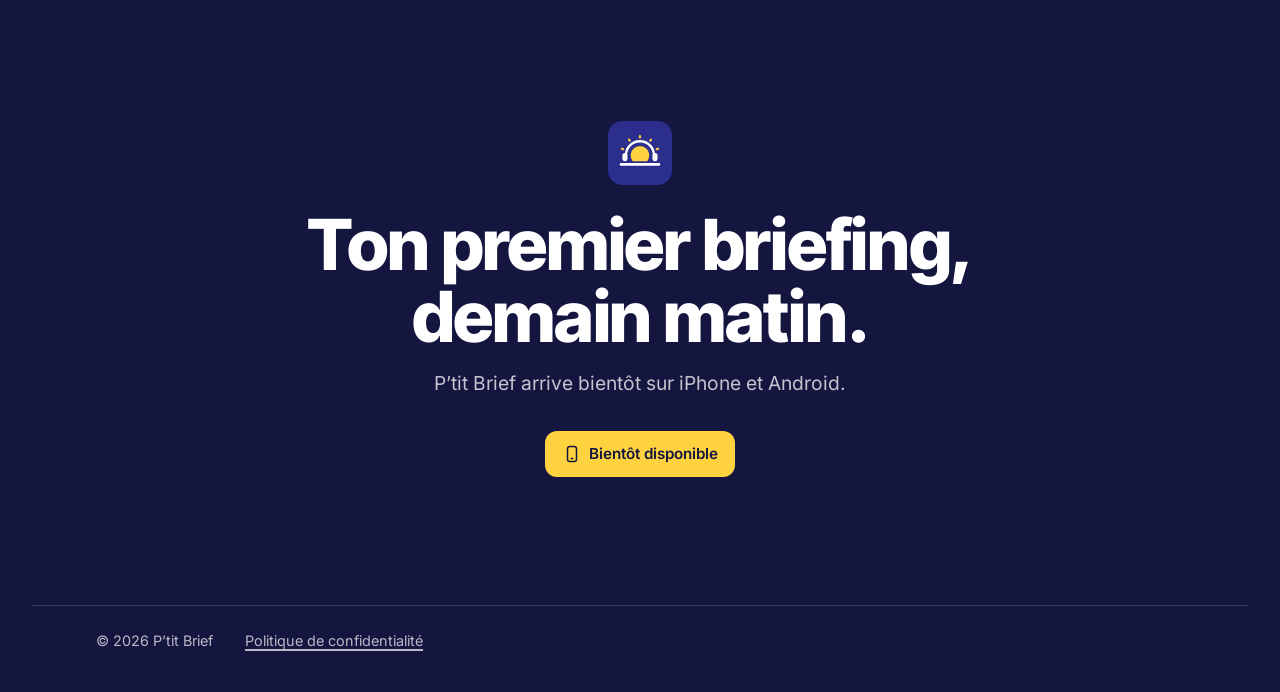
==== commit 5777dfb3: "Voix chaleureuses enregistrées (4 timbres en alternance), son activé par défaut, petit bouton pour l" ====
--- a/index.html
+++ b/index.html
@@ -26,7 +26,6 @@
     <symbol id="i-facture" viewBox="0 0 24 24" fill="none" stroke="currentColor" stroke-width="2" stroke-linecap="round" stroke-linejoin="round"><path d="M6 3h12v18l-3-2-3 2-3-2-3 2z"/><path d="M9 8h6M9 12h6"/></symbol>
     <symbol id="i-micro" viewBox="0 0 24 24" fill="none" stroke="currentColor" stroke-width="2" stroke-linecap="round" stroke-linejoin="round"><rect x="9" y="3" width="6" height="11" rx="3"/><path d="M5 11a7 7 0 0 0 14 0M12 18v3M8 21h8"/></symbol>
     <symbol id="i-photo" viewBox="0 0 24 24" fill="none" stroke="currentColor" stroke-width="2" stroke-linejoin="round"><rect x="3" y="5" width="18" height="15" rx="3"/><circle cx="12" cy="12.5" r="3.5"/></symbol>
-    <symbol id="i-hp" viewBox="0 0 24 24" fill="none" stroke="currentColor" stroke-width="2" stroke-linecap="round" stroke-linejoin="round"><path d="M4 9v6h4l5 4V5L8 9z"/><path d="M16.5 8.5a5 5 0 0 1 0 7M19 6a8.5 8.5 0 0 1 0 12"/></symbol>
     <symbol id="i-play" viewBox="0 0 24 24"><path d="M7 4.5v15a1 1 0 0 0 1.5.86l12.5-7.5a1 1 0 0 0 0-1.72L8.5 3.64A1 1 0 0 0 7 4.5z" fill="currentColor"/></symbol>
   </svg>
 
@@ -144,8 +143,8 @@
           <span class="phrase" id="phrase">Bonjour Camille, voici ton brief du matin.</span>
         </div>
       </div>
-      <button class="son" id="son" type="button" aria-pressed="false">
-        <svg aria-hidden="true"><use href="#i-hp"/></svg><span>Écouter avec le son</span>
+      <button class="son" id="son" type="button" aria-label="Couper le son">
+        <svg aria-hidden="true" viewBox="0 0 24 24" fill="none" stroke="currentColor" stroke-width="2" stroke-linecap="round" stroke-linejoin="round"><path d="M4 9v6h4l5 4V5L8 9z"/><path class="ondes" d="M16.5 8.5a5 5 0 0 1 0 7M19 6a8.5 8.5 0 0 1 0 12"/><path class="croix" d="M17 9.5l5 5m0-5l-5 5"/></svg>
       </button>
       </div>
     </div>
--- a/style.css
+++ b/style.css
@@ -209,19 +209,21 @@
 .phrase .m { color: rgba(255, 255, 255, 0.35); transition: color 140ms linear; }
 .phrase .m.dit { color: var(--blanc); }
 
-.scene-col { display: grid; justify-items: center; gap: 1rem; }
+.scene-col { position: relative; }
 .scene-col .scene { width: 100%; }
+/* Petit bouton pour couper le son, mis par défaut (obligatoire : un son qui dure doit pouvoir s'arrêter) */
 .son {
-  display: inline-flex; align-items: center; gap: 0.55rem;
-  padding: 0.7rem 1.2rem; border-radius: 12px; border: 0; cursor: pointer;
-  background: var(--blanc); color: var(--encre);
-  font: 600 1rem var(--font);
-  box-shadow: 0 8px 20px -10px rgba(28, 29, 87, 0.4);
-}
-.son svg { width: 20px; height: 20px; color: var(--indigo); }
-.son:hover { background: var(--surligneur); }
-.son[aria-pressed="true"] { background: var(--encre); color: var(--blanc); }
-.son[aria-pressed="true"] svg { color: var(--surligneur); }
+  position: absolute; top: 0.75rem; right: 0.75rem; z-index: 4;
+  display: grid; place-items: center;
+  width: 2.9rem; height: 2.9rem; border-radius: 10px; border: 0; cursor: pointer;
+  background: rgba(255, 255, 255, 0.92); color: var(--indigo);
+  box-shadow: 0 6px 16px -8px rgba(20, 22, 64, 0.45);
+}
+.son svg { width: 20px; height: 20px; }
+.son:hover { background: var(--surligneur); color: var(--encre); }
+.son .croix { display: none; }
+.son.muet .ondes { display: none; }
+.son.muet .croix { display: inline; }
 .son:focus-visible { outline: 3px solid var(--indigo); outline-offset: 3px; }
 
 /* ---------- Sections ---------- */
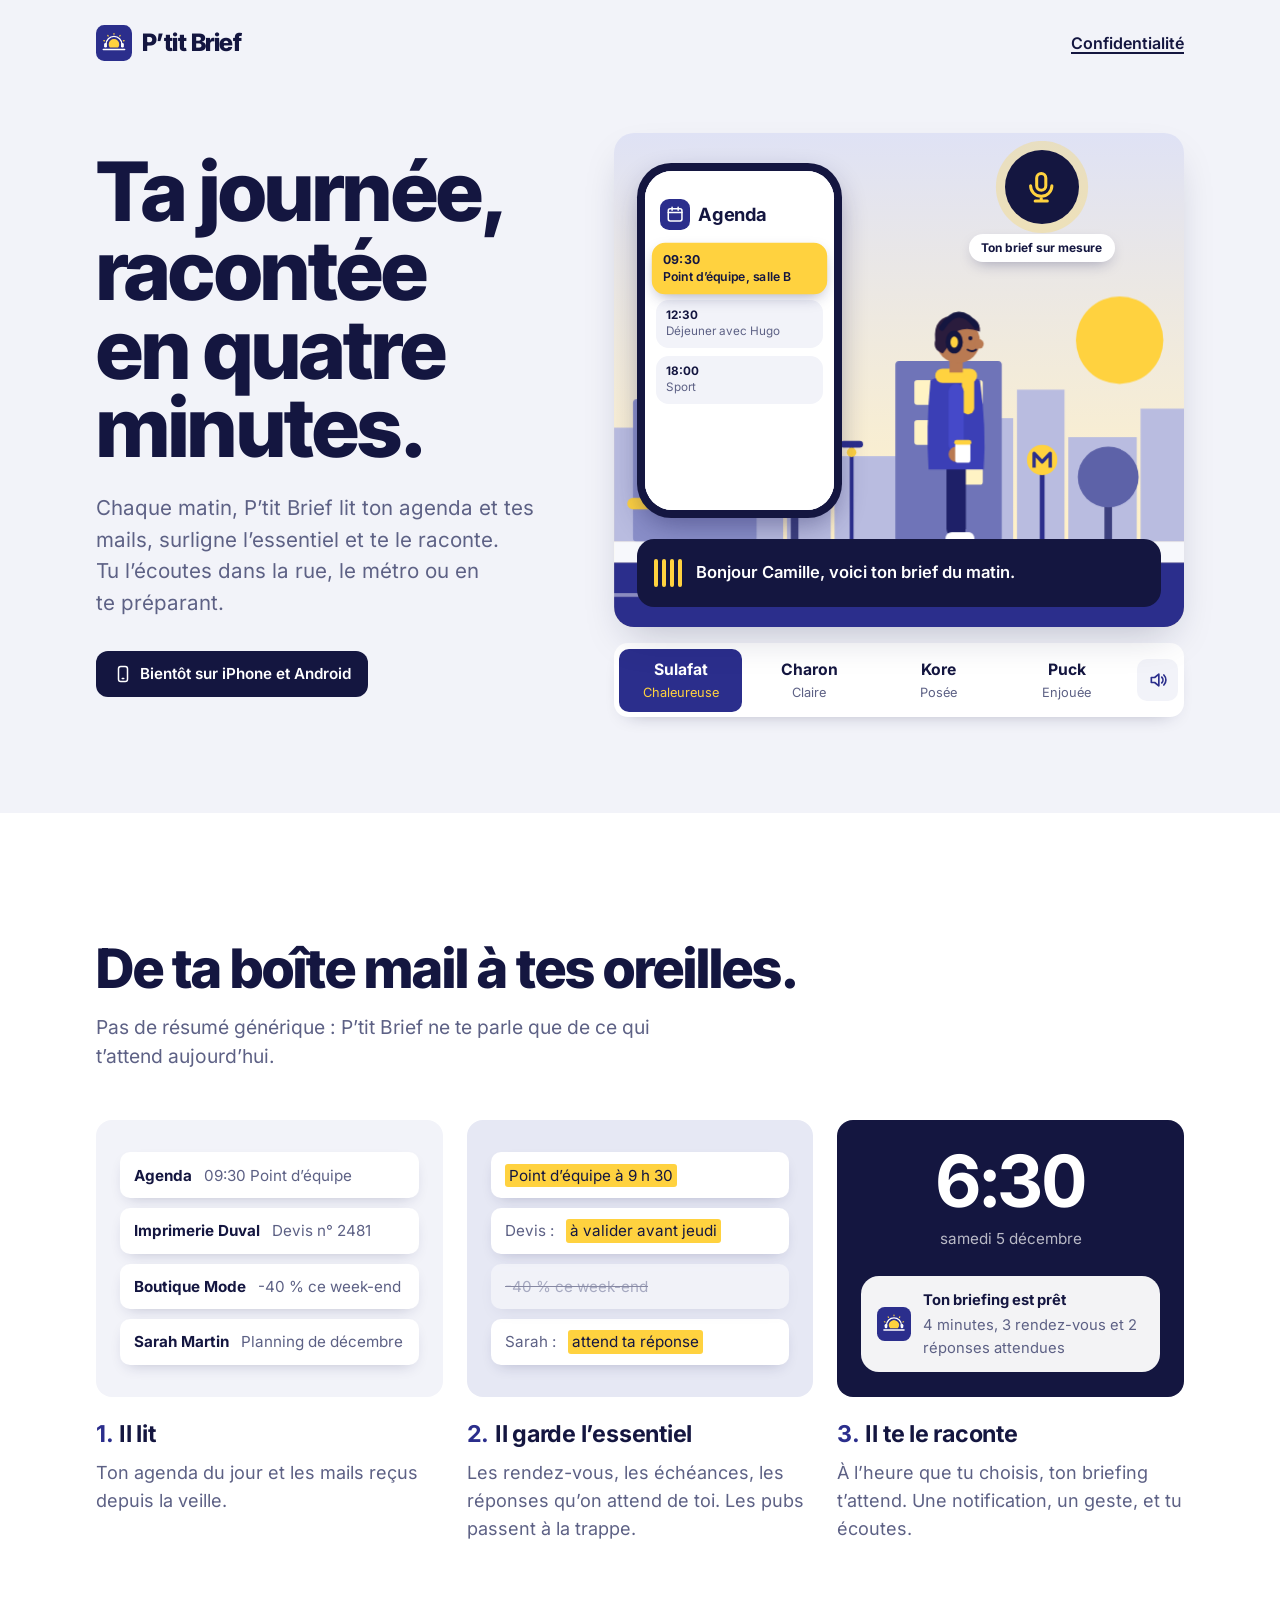
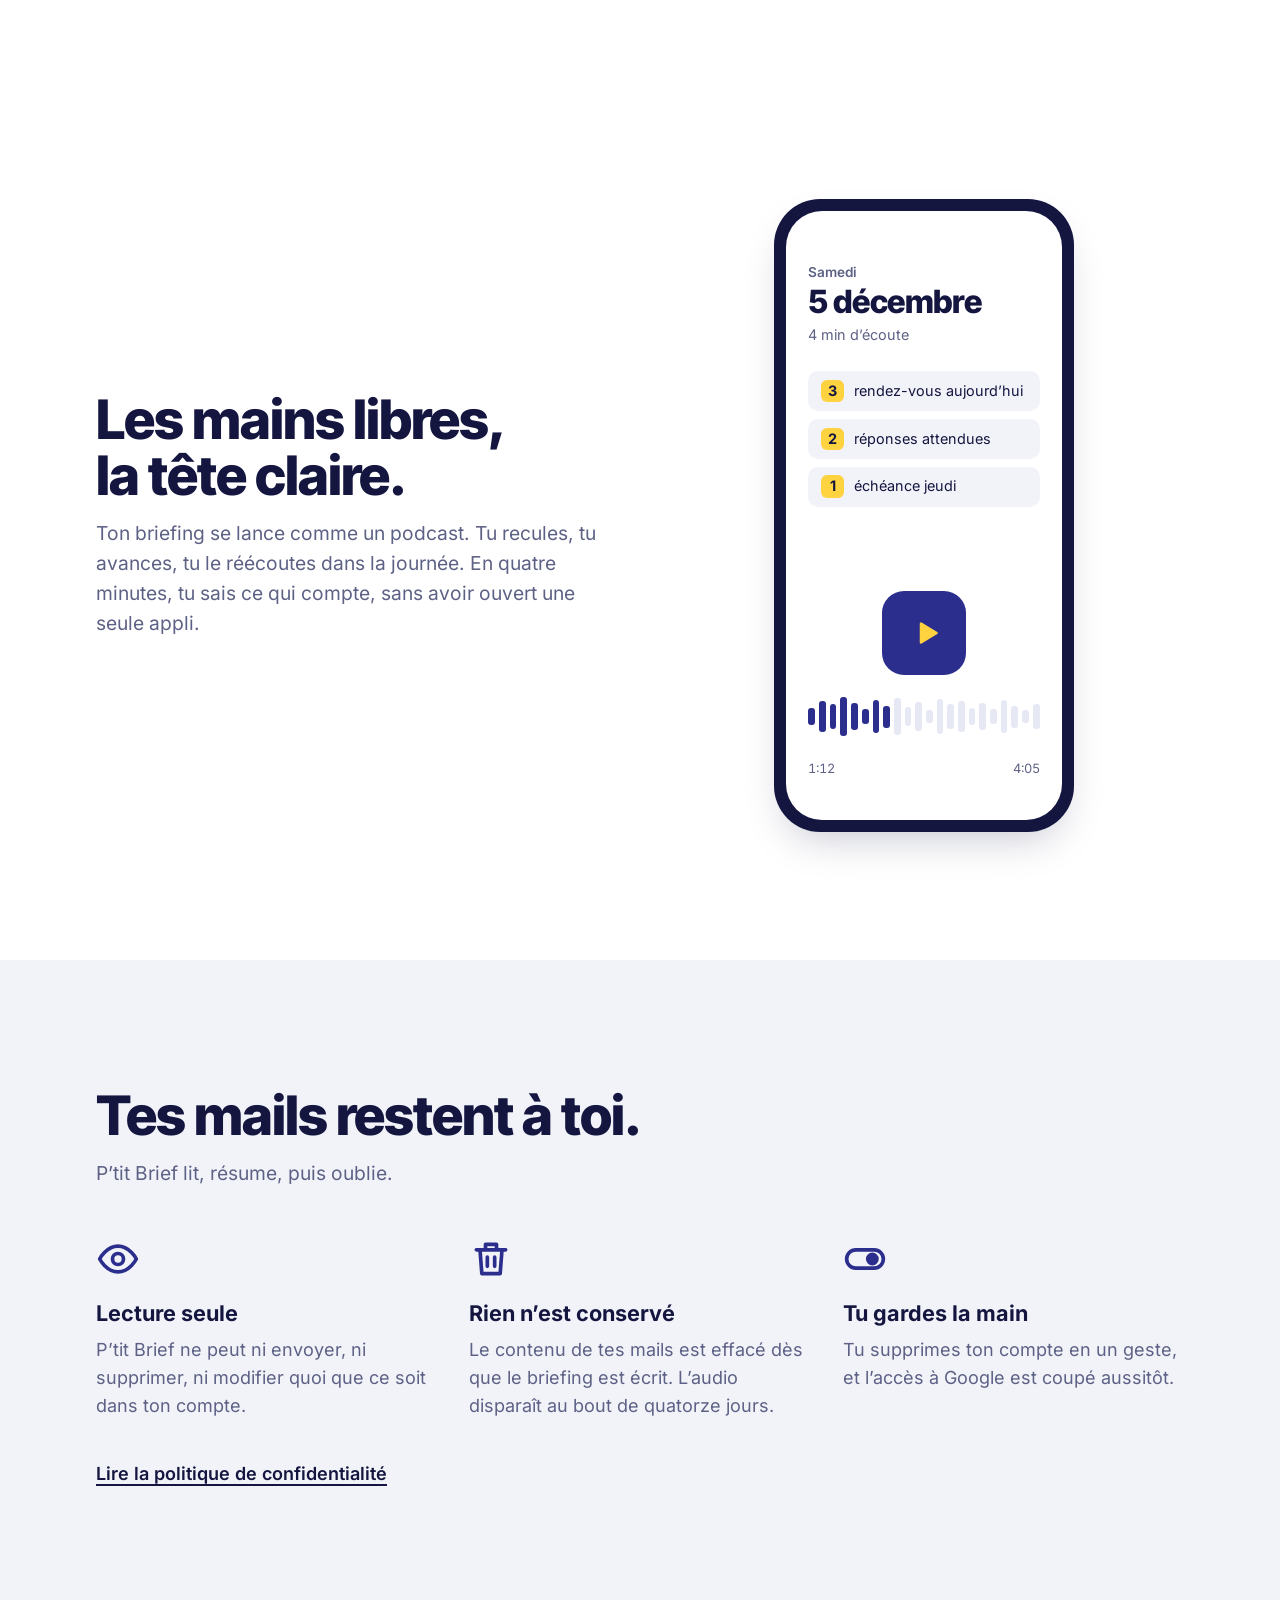
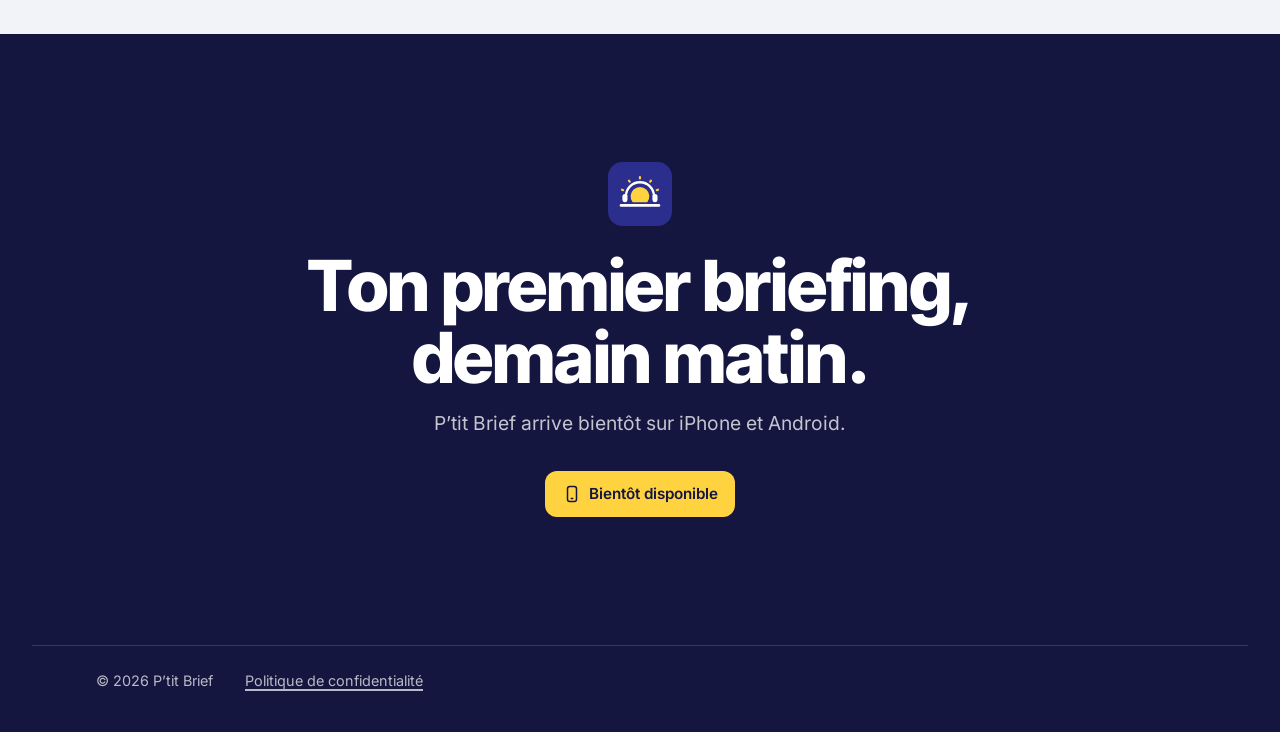
==== commit b65a43f8: "Choix de la voix sur le site : 4 voix, changement à la volée sans couper l'animation ; bouton son da" ====
--- a/index.html
+++ b/index.html
@@ -143,9 +143,15 @@
           <span class="phrase" id="phrase">Bonjour Camille, voici ton brief du matin.</span>
         </div>
       </div>
-      <button class="son" id="son" type="button" aria-label="Couper le son">
-        <svg aria-hidden="true" viewBox="0 0 24 24" fill="none" stroke="currentColor" stroke-width="2" stroke-linecap="round" stroke-linejoin="round"><path d="M4 9v6h4l5 4V5L8 9z"/><path class="ondes" d="M16.5 8.5a5 5 0 0 1 0 7M19 6a8.5 8.5 0 0 1 0 12"/><path class="croix" d="M17 9.5l5 5m0-5l-5 5"/></svg>
-      </button>
+      <div class="voix" role="group" aria-label="Voix du brief">
+        <button type="button" data-voix="sulafat" aria-pressed="true"><b>Sulafat</b><span>Chaleureuse</span></button>
+        <button type="button" data-voix="charon" aria-pressed="false"><b>Charon</b><span>Claire</span></button>
+        <button type="button" data-voix="kore" aria-pressed="false"><b>Kore</b><span>Posée</span></button>
+        <button type="button" data-voix="puck" aria-pressed="false"><b>Puck</b><span>Enjouée</span></button>
+        <button class="son" id="son" type="button" aria-label="Couper le son">
+          <svg aria-hidden="true" viewBox="0 0 24 24" fill="none" stroke="currentColor" stroke-width="2" stroke-linecap="round" stroke-linejoin="round"><path d="M4 9v6h4l5 4V5L8 9z"/><path class="ondes" d="M16.5 8.5a5 5 0 0 1 0 7M19 6a8.5 8.5 0 0 1 0 12"/><path class="croix" d="M17 9.5l5 5m0-5l-5 5"/></svg>
+        </button>
+      </div>
       </div>
     </div>
   </div>
--- a/style.css
+++ b/style.css
@@ -212,18 +212,29 @@
 .scene-col { position: relative; }
 .scene-col .scene { width: 100%; }
 /* Petit bouton pour couper le son, mis par défaut (obligatoire : un son qui dure doit pouvoir s'arrêter) */
-.son {
-  position: absolute; top: 0.75rem; right: 0.75rem; z-index: 4;
-  display: grid; place-items: center;
-  width: 2.9rem; height: 2.9rem; border-radius: 10px; border: 0; cursor: pointer;
-  background: rgba(255, 255, 255, 0.92); color: var(--indigo);
-  box-shadow: 0 6px 16px -8px rgba(20, 22, 64, 0.45);
+.voix .son {
+  display: grid; place-items: center; align-self: center;
+  width: 2.6rem; height: 2.6rem; padding: 0; margin-left: 0.15rem; border-radius: 10px; border: 0; cursor: pointer;
+  background: var(--lilas); color: var(--indigo);
 }
 .son svg { width: 20px; height: 20px; }
-.son:hover { background: var(--surligneur); color: var(--encre); }
+.voix .son:hover { background: var(--surligneur); color: var(--encre); }
 .son .croix { display: none; }
 .son.muet .ondes { display: none; }
 .son.muet .croix { display: inline; }
+/* Les quatre voix de l'app : on en change à tout moment, la phrase reprend au même endroit */
+.voix { display: grid; grid-template-columns: repeat(4, 1fr) auto; gap: 0.4rem; margin-top: 1rem; padding: 0.35rem; border-radius: 14px; background: var(--blanc); box-shadow: 0 8px 20px -14px rgba(20, 22, 64, 0.45); }
+.voix button {
+  display: grid; gap: 0.05rem; justify-items: center;
+  padding: 0.55rem 0.4rem; border: 0; border-radius: 10px; cursor: pointer;
+  background: transparent; color: var(--encre); font: inherit;
+}
+.voix b { font-weight: 700; font-size: 0.98rem; }
+.voix span { font-size: 0.8rem; color: var(--gris); }
+.voix button:hover { background: var(--lilas); }
+.voix button[aria-pressed="true"] { background: var(--indigo); color: var(--blanc); }
+.voix button[aria-pressed="true"] span { color: var(--surligneur); }
+.voix button:focus-visible { outline: 3px solid var(--indigo); outline-offset: 2px; }
 .son:focus-visible { outline: 3px solid var(--indigo); outline-offset: 3px; }
 
 /* ---------- Sections ---------- */
